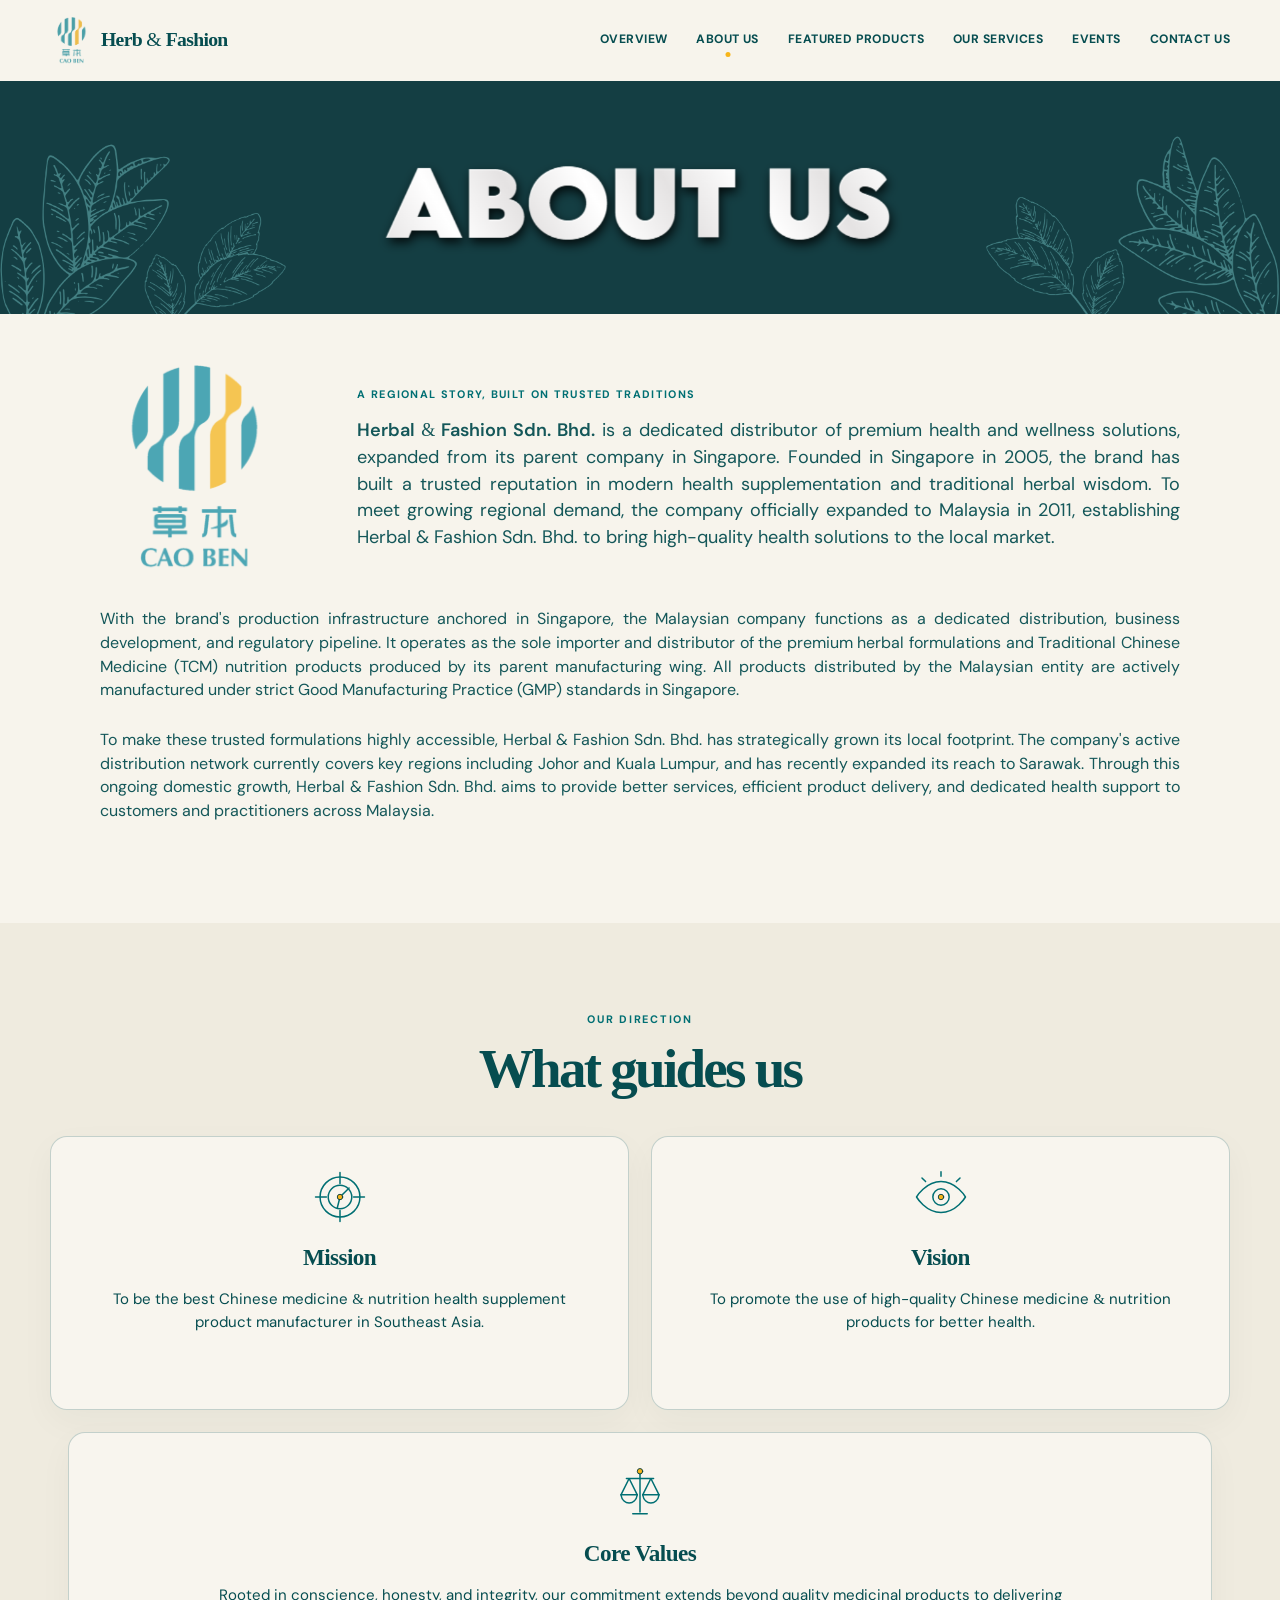
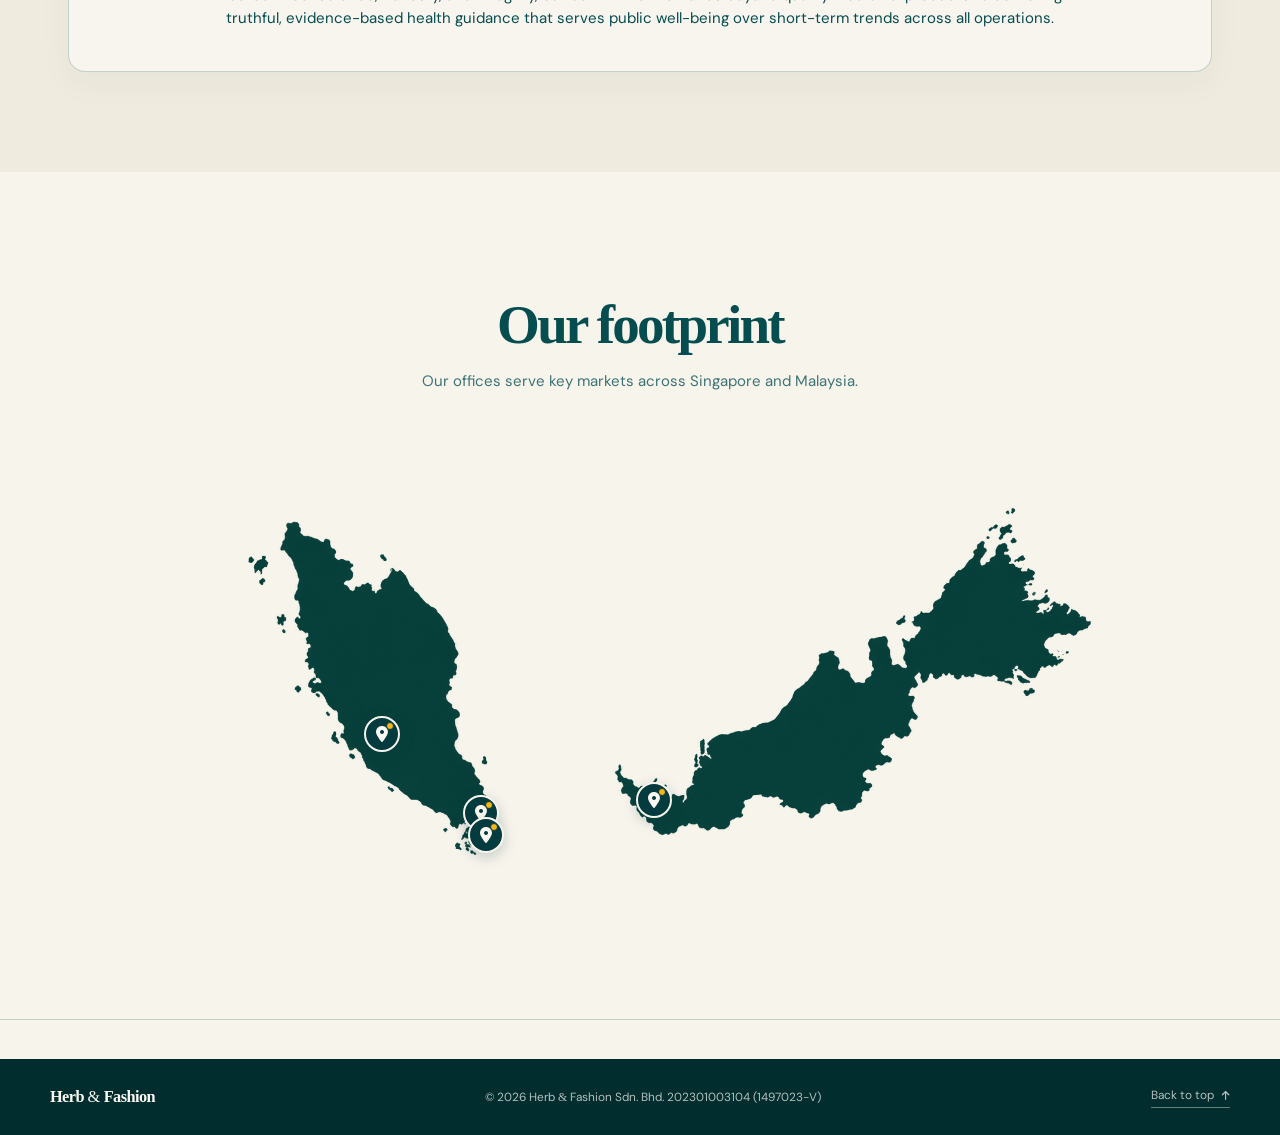
==== about.html @ 83d20f49 "Initial website upload" ====
<!doctype html>
<html lang="en">
<head>
  <meta charset="UTF-8">
  <meta name="viewport" content="width=device-width, initial-scale=1">
  <meta name="description" content="Discover the roots, purpose and regional presence of Herb & Fashion Sdn. Bhd.">
  <title>About Us | Herb &amp; Fashion</title>
  <link rel="preconnect" href="https://fonts.googleapis.com">
  <link rel="preconnect" href="https://fonts.gstatic.com" crossorigin>
  <link href="https://fonts.googleapis.com/css2?family=DM+Sans:wght@400;500;600;700&family=Playfair+Display:ital,wght@0,600;0,700;1,600&display=swap" rel="stylesheet">
  <link rel="stylesheet" href="https://cdnjs.cloudflare.com/ajax/libs/font-awesome/6.7.2/css/all.min.css">
  <link rel="stylesheet" href="css/style.css">
</head>
<body id="top">
  <header class="site-header">
    <div class="container nav-wrap">
      <a class="brand" href="index.html" aria-label="Herb &amp; Fashion overview">
        <img class="brand-logo" src="images/company%20logo.png" alt="Cao Ben company logo">
        <span class="brand-name">Herb <span class="plain-amp">&amp;</span> Fashion</span>
      </a>
      <button class="menu-button" type="button" aria-controls="site-menu" aria-expanded="false">
        <span></span><span></span><span></span><span class="sr-only">Open menu</span>
      </button>
      <nav class="site-menu" id="site-menu" aria-label="Main navigation">
        <a href="index.html">Overview</a>
        <a class="active" aria-current="page" href="about.html">About Us</a>
        <a href="products.html">Featured Products</a>
        <a href="services.html">Our Services</a>
        <a href="events.html">Events</a>
        <a href="index.html#contact">Contact Us</a>
      </nav>
    </div>
  </header>

  <main>
    <header class="about-banner" aria-labelledby="about-page-title">
      <h1 class="sr-only" id="about-page-title">About Us</h1>
      <img src="images/about us banner 1.png" alt="">
    </header>

    <section class="about-story" aria-label="Our company story">
      <div class="container story-container">
        <div class="story-lead">
          <figure class="story-logo-wrap">
            <img src="images/company%20logo.png" alt="Cao Ben, the Herb &amp; Fashion brand" class="story-logo">
          </figure>
          <div class="story-lead-copy">
            <p class="story-kicker">A regional story, built on trusted traditions</p>
            <p class="story-paragraph story-paragraph-lead"><span class="company-name-highlight">Herbal <span class="plain-amp">&amp;</span> Fashion Sdn. Bhd.</span> is a dedicated distributor of premium health and wellness solutions, expanded from its parent company in Singapore. Founded in Singapore in 2005, the brand has built a trusted reputation in modern health supplementation and traditional herbal wisdom. To meet growing regional demand, the company officially expanded to Malaysia in 2011, establishing Herbal &amp; Fashion Sdn. Bhd. to bring high-quality health solutions to the local market.</p>
          </div>
        </div>

        <p class="story-paragraph story-paragraph-wide">With the brand's production infrastructure anchored in Singapore, the Malaysian company functions as a dedicated distribution, business development, and regulatory pipeline. It operates as the sole importer and distributor of the premium herbal formulations and Traditional Chinese Medicine (TCM) nutrition products produced by its parent manufacturing wing. All products distributed by the Malaysian entity are actively manufactured under strict Good Manufacturing Practice (GMP) standards in Singapore.</p>

        <p class="story-paragraph story-paragraph-inset">To make these trusted formulations highly accessible, Herbal &amp; Fashion Sdn. Bhd. has strategically grown its local footprint. The company's active distribution network currently covers key regions including Johor and Kuala Lumpur, and has recently expanded its reach to Sarawak. Through this ongoing domestic growth, Herbal &amp; Fashion Sdn. Bhd. aims to provide better services, efficient product delivery, and dedicated health support to customers and practitioners across Malaysia.</p>
      </div>
    </section>

    <section class="about-purpose" aria-labelledby="purpose-title">
      <div class="container">
        <header class="about-section-heading">
          <p class="eyebrow">OUR DIRECTION</p>
          <h2 id="purpose-title">What guides us</h2>
        </header>
        <div class="purpose-grid">
          <article class="purpose-card">
            <svg class="purpose-icon icon-mission" viewBox="0 0 64 64" aria-hidden="true">
              <circle cx="32" cy="32" r="22"></circle><circle cx="32" cy="32" r="13"></circle>
              <path d="M32 5v12M32 47v12M5 32h12M47 32h12M32 32l10-10M32 32l-3 12"></path>
              <circle class="icon-accent" cx="32" cy="32" r="3"></circle>
            </svg>
            <h3>Mission</h3>
            <p>To be the best Chinese medicine <span class="plain-amp">&amp;</span> nutrition health supplement product manufacturer in Southeast Asia.</p>
          </article>

          <article class="purpose-card">
            <svg class="purpose-icon icon-vision" viewBox="0 0 64 64" aria-hidden="true">
              <path d="M5 32s10-17 27-17 27 17 27 17-10 17-27 17S5 32 5 32Z"></path>
              <circle cx="32" cy="32" r="9"></circle><circle class="icon-accent" cx="32" cy="32" r="3"></circle>
              <path d="M32 4v5M11 11l4 4M53 11l-4 4"></path>
            </svg>
            <h3>Vision</h3>
            <p>To promote the use of high-quality Chinese medicine <span class="plain-amp">&amp;</span> nutrition products for better health.</p>
          </article>

          <article class="purpose-card purpose-card-values">
            <svg class="purpose-icon icon-values" viewBox="0 0 64 64" aria-hidden="true">
              <path d="M32 8v45M17 16h30M20 16l-9 18h18L20 16ZM44 16l-9 18h18L44 16ZM24 55h16"></path>
              <path d="M11 34c1 6 5 9 9 9s8-3 9-9M35 34c1 6 5 9 9 9s8-3 9-9"></path>
              <circle class="icon-accent" cx="32" cy="8" r="3"></circle>
            </svg>
            <h3>Core Values</h3>
            <p>Rooted in conscience, honesty, and integrity, our commitment extends beyond quality medicinal products to delivering truthful, evidence-based health guidance that serves public well-being over short-term trends across all operations.</p>
          </article>
        </div>
      </div>
    </section>

    <section class="about-footprint" aria-labelledby="footprint-title">
      <div class="container">
        <header class="about-section-heading footprint-heading">
          <p class="eyebrow"><span aria-hidden="true"></span></p>
          <h2 id="footprint-title" tabindex="-1">Our footprint</h2>
          <p>Our offices serve key markets across Singapore and Malaysia.</p>
        </header>

        <div class="map-board" aria-label="Map of Malaysia and Singapore with four office locations">
          <img class="company-map" src="images/company%20map%20transparent.png" alt="Map outline of Peninsular Malaysia, Singapore and East Malaysia">

          <div class="map-location location-selangor" data-location data-map-lat="3.03598" data-map-lng="101.76282">
            <button class="location-marker" type="button" aria-label="Selangor office address" aria-expanded="false" aria-controls="address-selangor">
              <i class="fa-solid fa-location-dot" aria-hidden="true"></i><span class="sr-only">Selangor</span>
            </button>
            <div class="location-card" id="address-selangor" role="region" aria-label="Selangor office address">
              <button class="location-close" type="button" aria-label="Close address"><i class="fa-solid fa-xmark" aria-hidden="true"></i></button>
              <p class="location-country">MALAYSIA</p><h3>Selangor</h3>
              <p>169-1, Jalan Dataran Cheras 9, Dataran Perniagaan Cheras (Cheras Traders Square), 43200 Cheras, Selangor, Malaysia.</p>
            </div>
          </div>

          <div class="map-location location-johor" data-location data-map-lat="1.44104" data-map-lng="103.61631">
            <button class="location-marker" type="button" aria-label="Johor Bahru office address" aria-expanded="false" aria-controls="address-johor">
              <i class="fa-solid fa-location-dot" aria-hidden="true"></i><span class="sr-only">Johor Bahru</span>
            </button>
            <div class="location-card" id="address-johor" role="region" aria-label="Johor Bahru office address">
              <button class="location-close" type="button" aria-label="Close address"><i class="fa-solid fa-xmark" aria-hidden="true"></i></button>
              <p class="location-country">MALAYSIA · JOHOR</p><h3>Johor Bahru</h3>
              <p>Block A 04-40, Eko Galleria, Jalan Eko Botani 3, Taman Eko Botani, 79100, Iskandar Puteri, Johor, Malaysia.</p>
            </div>
          </div>

          <div class="map-location location-singapore" data-location data-map-lat="1.33597" data-map-lng="103.88462">
            <button class="location-marker" type="button" aria-label="Singapore office address" aria-expanded="false" aria-controls="address-singapore">
              <i class="fa-solid fa-location-dot" aria-hidden="true"></i><span class="sr-only">Singapore</span>
            </button>
            <div class="location-card" id="address-singapore" role="region" aria-label="Singapore office address">
              <button class="location-close" type="button" aria-label="Close address"><i class="fa-solid fa-xmark" aria-hidden="true"></i></button>
              <p class="location-country">SINGAPORE</p><h3>Singapore</h3>
              <p>62 Burn Rd, #05-01, Singapore 369976.</p>
            </div>
          </div>

          <div class="map-location location-kuching" data-location data-map-lat="1.51159" data-map-lng="110.35481">
            <button class="location-marker" type="button" aria-label="Kuching office address" aria-expanded="false" aria-controls="address-kuching">
              <i class="fa-solid fa-location-dot" aria-hidden="true"></i><span class="sr-only">Kuching</span>
            </button>
            <div class="location-card" id="address-kuching" role="region" aria-label="Kuching office address">
              <button class="location-close" type="button" aria-label="Close address"><i class="fa-solid fa-xmark" aria-hidden="true"></i></button>
              <p class="location-country">MALAYSIA · SARAWAK</p><h3>Kuching</h3>
              <p>Parent Lot 3257, Block 16, Sublot 25, 2nd Floor, Gala City, Jalan Tun Jugah, 93350 Kuching, Sarawak, Malaysia.</p>
            </div>
          </div>
        </div>
      </div>
    </section>
  </main>

  <div class="about-bottom">
    <div class="container about-bottom-inner">
      <a class="back-to-top" href="#top"><i class=aria-hidden="true"></i></a>
    </div>
  </div>
  <footer class="site-footer">
    <div class="container footer-content">
      <a class="footer-wordmark" href="index.html">Herb <span class="plain-amp">&amp;</span> Fashion</a>
      <p>© 2026 Herb <span class="plain-amp">&amp;</span> Fashion Sdn. Bhd. 202301003104 (1497023-V)</p>
      <a href="#top">Back to top <i class="fa-solid fa-arrow-up" aria-hidden="true"></i></a>
    </div>
  </footer>
  <script src="js/script.js"></script>
</body>
</html>
---- css/style.css ----
:root {
  --paper: #F7F4EC;
  --paper-warm: #EFEBDF;
  --paper-deep: #E4DECF;
  --teal-logo: #009B9F;
  --teal: #006F73;
  --teal-ink: #064D50;
  --teal-deep: #033B3E;
  --teal-mist: #D7E9E6;
  --ginkgo: #F7B519;
  --ginkgo-muted: #D59811;
  --line: rgb(6 77 80 / 22%);
  --line-strong: rgb(6 77 80 / 45%);
  --ink-on-dark: #FAF8F1;
  --shadow: 0 22px 60px rgb(3 59 62 / 10%);
  --font-display: "Playfair Display", "Iowan Old Style", Baskerville, serif;
  --font-sans: "DM Sans", Inter, "Helvetica Neue", Arial, sans-serif;
}

* { box-sizing: border-box; }
html { scroll-behavior: smooth; }
body { margin: 0; background: var(--paper); color: var(--teal-ink); font-family: var(--font-sans); line-height: 1.6; }
img { display: block; max-width: 100%; } a { color: inherit; text-decoration: none; }
.container { width: min(1180px, calc(100% - 56px)); margin-inline: auto; }
.sr-only { clip: rect(0, 0, 0, 0); clip-path: inset(50%); height: 1px; overflow: hidden; position: absolute; white-space: nowrap; width: 1px; }

/* Navigation */
.site-header { position: sticky; top: 0; z-index: 50; background: color-mix(in srgb, var(--paper) 93%, transparent); border-bottom: 1px solid transparent; backdrop-filter: blur(12px); transition: border-color .25s ease; }
.site-header.is-scrolled { border-color: var(--line); }.nav-wrap { min-height: 80px; display: flex; align-items: center; justify-content: space-between; gap: 32px; }
.brand { display: inline-flex; align-items: center; gap: 10px; min-width: max-content; }.brand-logo { width: 41px; height: 47px; object-fit: contain; mix-blend-mode: multiply; }.brand-name,.footer-wordmark { font-family: var(--font-display); font-size: 1.23rem; font-weight: 700; letter-spacing: -.035em; }
.plain-amp { color: inherit; font-family: "Times New Roman", Times, serif; font-style: normal; font-weight: 400; letter-spacing: 0; }
.site-menu { display: flex; align-items: center; gap: 29px; font-size: .76rem; font-weight: 700; letter-spacing: .035em; text-transform: uppercase; }.site-menu a { position: relative; padding: 9px 0; }.site-menu a::after { content: ""; position: absolute; bottom: 2px; left: 50%; width: 5px; height: 5px; background: var(--ginkgo); border-radius: 50%; opacity: 0; transform: translate(-50%, 5px); transition: opacity .2s ease, transform .2s ease; }.site-menu a:hover::after,.site-menu a:focus-visible::after,.site-menu a.active::after { opacity: 1; transform: translate(-50%, 0); }.menu-button { display: none; border: 0; background: transparent; cursor: pointer; padding: 8px; }.menu-button span:not(.sr-only) { display: block; width: 24px; height: 1px; margin: 5px; background: var(--teal-ink); }

/* Shared editorial language */
.section { padding: 118px 0; scroll-margin-top: 80px; }.eyebrow { margin: 0 0 15px; color: var(--teal); font-size: .68rem; font-weight: 700; letter-spacing: .16em; }.section h2,.placeholder-card h1 { margin: 0; font-family: var(--font-display); font-size: clamp(2.45rem, 4.4vw, 4.35rem); font-weight: 600; letter-spacing: -.055em; line-height: 1.05; }.button { display: inline-flex; align-items: center; gap: 13px; min-height: 51px; padding: 14px 20px; border: 1px solid currentColor; border-radius: 0; font-size: .78rem; font-weight: 700; letter-spacing: .04em; text-transform: uppercase; transition: background .25s ease, color .25s ease, transform .25s ease; }.button:hover { transform: translateY(-2px); }.button:focus-visible,.social-links a:focus-visible,.site-menu a:focus-visible,.category-card:focus-visible { outline: 3px solid var(--ginkgo); outline-offset: 4px; }.button-primary { color: var(--ink-on-dark); background: var(--teal-deep); border-color: var(--teal-deep); }.button-primary:hover { color: var(--teal-deep); background: var(--ink-on-dark); }.text-link { display: inline-flex; align-items: center; gap: 10px; color: var(--teal); border-bottom: 1px solid var(--line-strong); padding-bottom: 5px; font-size: .79rem; font-weight: 700; letter-spacing: .03em; text-transform: uppercase; }.text-link i { font-size: .73rem; }

/* Full-width photo hero: left is light for copy, right becomes deeper over the photography. */
.hero { position: relative; min-height: min(730px, calc(100svh - 80px)); display: grid; align-items: stretch; overflow: hidden; isolation: isolate; }.hero-media { position: absolute; inset: 0; z-index: -2; background: var(--paper-deep); }.hero-media img,.hero-media video { display: block; width: 100%; height: 100%; object-fit: cover; object-position: center; }.hero-media::after { content: ""; position: absolute; inset: 0; background: linear-gradient(90deg, rgb(247 244 236 / .98) 0%, rgb(247 244 236 / .91) 29%, rgb(247 244 236 / .57) 56%, rgb(3 59 62 / .45) 100%); }.hero-content { display: flex; align-items: center; padding: 94px 0 108px; }.hero-copy { width: min(590px, 58%); }.hero h1 { margin: 0 0 25px; font-family: var(--font-display); font-size: clamp(3.4rem, 7vw, 6.55rem); font-weight: 600; letter-spacing: -.07em; line-height: .96; }.hero h1 em { color: var(--teal); font-style: normal; }.hero-intro { max-width: 480px; margin: 0 0 34px; font-size: 1rem; }.hero-note { display: flex; align-items: center; gap: 9px; margin: 31px 0 0; font-size: .7rem; font-weight: 700; letter-spacing: .08em; text-transform: uppercase; }.hero-note span { width: 6px; height: 6px; background: var(--ginkgo); border-radius: 50%; }

/* Optional transparent medicinal-herb cutouts. Each is deliberately slow and different in scale. */
.hero-specimens { position: absolute; inset: 0; z-index: 1; pointer-events: none; overflow: hidden; }.herb-object { position: absolute; display: block; opacity: 0; transition: opacity .9s ease; filter: drop-shadow(0 15px 15px rgb(3 59 62 / 16%)); animation: specimen-drift 12s ease-in-out infinite; }.herb-object.is-loaded { opacity: .98; }.herb-object img { width: 100%; height: 100%; object-fit: contain; }.herb-ginseng { top: 8%; right: 7%; width: clamp(98px, 12vw, 190px); height: clamp(98px, 12vw, 190px); --rotation: -11deg; animation-delay: -1.7s; }.herb-astragalus { top: 36%; right: 1.8%; width: clamp(82px, 9.5vw, 146px); height: clamp(82px, 9.5vw, 146px); --rotation: 17deg; animation-delay: -7.2s; }.herb-angelica { right: 27%; bottom: 9%; width: clamp(90px, 10vw, 160px); height: clamp(90px, 10vw, 160px); --rotation: -20deg; animation-delay: -3.5s; }.herb-goji { top: 5%; right: 35%; width: clamp(58px, 7vw, 104px); height: clamp(58px, 7vw, 104px); --rotation: 9deg; animation-delay: -9s; }.herb-reishi { bottom: 7%; left: 4%; width: clamp(90px, 11vw, 170px); height: clamp(90px, 11vw, 170px); --rotation: 15deg; animation-delay: -5.1s; }
@keyframes specimen-drift { 0%,100% { transform: translate3d(0,0,0) rotate(var(--rotation)); } 50% { transform: translate3d(9px,-13px,0) rotate(calc(var(--rotation) + 3deg)); } }

/* Product category entry grid */
.products-preview { background: var(--paper); }.split-heading { display: flex; align-items: end; justify-content: space-between; gap: 50px; margin-bottom: 48px; }.split-heading > p { max-width: 310px; margin: 0 0 4px; color: color-mix(in srgb, var(--teal-ink) 76%, var(--paper)); font-size: .92rem; }.category-grid { display: grid; grid-template-columns: repeat(2, minmax(0, 1fr)); gap: 16px; }.category-card { position: relative; min-height: 330px; overflow: hidden; border-radius: 13px; background: var(--paper-deep); isolation: isolate; }.category-card > img { position: absolute; inset: 0; width: 100%; height: 100%; object-fit: cover; transition: transform .7s cubic-bezier(.2,.65,.25,1); }.category-card::after { content: ""; position: absolute; inset: 0; z-index: 1; background: linear-gradient(0deg, rgb(3 59 62 / .83), rgb(3 59 62 / .02) 65%); opacity: 0; transition: opacity .32s ease; }.card-line { position: absolute; z-index: 2; inset: auto 24px 25px; height: 1px; background: var(--ink-on-dark); opacity: 0; transform: scaleX(.2); transform-origin: left; transition: opacity .3s ease, transform .35s ease; }.category-content { position: absolute; z-index: 3; inset: auto 24px 47px; display: grid; grid-template-columns: 40px 1fr auto; gap: 13px; align-items: end; color: var(--ink-on-dark); opacity: 0; transform: translateY(15px); transition: opacity .3s ease, transform .35s ease; }.category-index { font-size: .67rem; font-weight: 700; letter-spacing: .08em; }.category-title { font-family: var(--font-display); font-size: clamp(1.55rem, 3vw, 2.25rem); font-weight: 600; line-height: .94; }.category-title small { display: block; font: 600 .73rem var(--font-sans); letter-spacing: .08em; line-height: 1.5; text-transform: uppercase; }.category-content > i { padding-bottom: 3px; font-size: .9rem; }.category-card:hover > img,.category-card:focus-visible > img { transform: scale(1.055); }.category-card:hover::after,.category-card:focus-visible::after,.category-card:hover .card-line,.category-card:focus-visible .card-line,.category-card:hover .category-content,.category-card:focus-visible .category-content { opacity: 1; }.category-card:hover .card-line,.category-card:focus-visible .card-line { transform: scaleX(1); }.category-card:hover .category-content,.category-card:focus-visible .category-content { transform: translateY(0); }.section-footer { display: flex; align-items: center; justify-content: space-between; gap: 25px; margin-top: 22px; }.section-footer p { margin: 0; color: color-mix(in srgb, var(--teal-ink) 70%, var(--paper)); font-size: .75rem; }.section-footer p i { color: var(--ginkgo-muted); margin-right: 7px; }

/* Services — practical and specific, not a generic icon-grid. */
.services-preview { background: var(--paper-warm); }.services-layout { display: grid; grid-template-columns: minmax(0,.82fr) minmax(0,1.18fr); gap: clamp(50px, 10vw, 140px); align-items: start; }.services-learn-more { margin-top: 29px; }.service-list { border-top: 1px solid var(--line-strong); }.service-item { display: grid; grid-template-columns: 72px 1fr; gap: 20px; align-items: center; min-height: 106px; padding: 20px 0; border-bottom: 1px solid var(--line); outline: none; }.service-mark { width: 58px; height: 58px; display: grid; place-items: center; border: 0; color: var(--teal); background: transparent; }.service-sticker { width: 54px; height: 54px; overflow: visible; fill: none; stroke: currentColor; stroke-width: 1.8; stroke-linecap: round; stroke-linejoin: round; }.service-item h3 { margin: 0; font: 600 1.28rem/1.2 var(--font-display); letter-spacing: -.025em; transform-origin: left center; transition: transform .3s ease; }.service-item:hover h3,.service-item:focus-visible h3 { transform: scale(1.025); }

/* Service stickers animate only while their title or icon is hovered/focused. */
.flask-outline { fill: var(--paper); }.flask-liquid { fill: var(--teal-mist); stroke: none; }.flask-wave { fill: none; stroke: var(--teal); stroke-width: 1.5; transform-box: fill-box; transform-origin: center; }
.certificate-paper { fill: var(--paper); }.certificate-line { stroke: var(--line-strong); stroke-width: 1.3; }.certificate-seal { fill: rgb(213 152 17 / 18%); stroke: var(--ginkgo-muted); }.certificate-pen { fill: var(--paper-deep); stroke: var(--teal-deep); transform-box: fill-box; transform-origin: 50% 85%; }.pen-tip { fill: var(--ginkgo); }.writing-trace { stroke: var(--teal); stroke-width: 1.2; stroke-dasharray: 14; stroke-dashoffset: 14; }
.route-path { fill: none; stroke: var(--line-strong); stroke-dasharray: 2 3; }.route-pin { fill: var(--paper); stroke: var(--teal); transform-box: fill-box; transform-origin: center; }.route-pin circle { fill: var(--ginkgo); stroke: none; }.handshake-arm { fill: var(--paper); }.handshake-clasp { fill: var(--teal-mist); transform-box: fill-box; transform-origin: center; }.handshake-detail { stroke: var(--teal); stroke-width: 1.4; }
.service-item:hover .flask-sticker,.service-item:focus-visible .flask-sticker { animation: flask-rock 2.4s ease-in-out infinite; }.service-item:hover .flask-wave,.service-item:focus-visible .flask-wave { animation: liquid-sway 1.35s ease-in-out infinite alternate; }
.service-item:hover .certificate-pen,.service-item:focus-visible .certificate-pen { animation: pen-write 3.2s ease-in-out infinite; }.service-item:hover .writing-trace,.service-item:focus-visible .writing-trace { animation: ink-write 3.2s ease-in-out infinite; }
.service-item:hover .route-pin-start,.service-item:focus-visible .route-pin-start { animation: pin-drift 1.8s ease-in-out infinite alternate; }.service-item:hover .route-pin-end,.service-item:focus-visible .route-pin-end { animation: pin-drift 1.8s ease-in-out .3s infinite alternate-reverse; }
.handshake-arm { transform-box: fill-box; transform-origin: center; }.handshake-clasp { transform-box: fill-box; transform-origin: center; }
.service-item:hover .handshake-arm-left,.service-item:focus-visible .handshake-arm-left { animation: handshake-left 1.55s ease-in-out infinite; }.service-item:hover .handshake-arm-right,.service-item:focus-visible .handshake-arm-right { animation: handshake-right 1.55s ease-in-out infinite; }.service-item:hover .handshake-clasp,.service-item:focus-visible .handshake-clasp { animation: handshake-grip 1.55s ease-in-out infinite; }
@keyframes flask-rock { 0%,100% { transform: rotate(-2deg); } 50% { transform: rotate(2deg); } } @keyframes liquid-sway { from { transform: translateX(-2px) translateY(0); } to { transform: translateX(2px) translateY(-1px); } } @keyframes pen-write { 0%,100% { transform: translate(0,0) rotate(0); } 45% { transform: translate(-3px,-1.5px) rotate(-1.5deg); } 60% { transform: translate(-3px,-1.5px) rotate(-1.5deg); } } @keyframes ink-write { 0%,20% { stroke-dashoffset: 14; } 65%,100% { stroke-dashoffset: 0; } } @keyframes pin-drift { from { transform: translateY(-2.5px); } to { transform: translateY(2.5px); } } @keyframes handshake-left { 0%,100% { transform: translateX(-1px) rotate(-.5deg); } 50% { transform: translateX(2px) rotate(1deg); } } @keyframes handshake-right { 0%,100% { transform: translateX(1px) rotate(.5deg); } 50% { transform: translateX(-2px) rotate(-1deg); } } @keyframes handshake-grip { 0%,100% { transform: translateY(1px) scale(.96); } 50% { transform: translateY(-1px) scale(1.045); } }

/* Contact and footer */
.contact-preview { background: var(--teal-deep); color: var(--ink-on-dark); }.contact-preview .eyebrow { color: var(--ginkgo); }.contact-preview h2 { max-width: 650px; }.contact-preview p:not(.eyebrow) { max-width: 530px; margin: 23px 0 0; color: rgb(250 248 241 / .78); }.contact-layout { display: flex; align-items: end; justify-content: space-between; gap: 50px; }.contact-side { min-width: 230px; }.social-label { margin: 0 0 12px !important; font-size: .66rem; font-weight: 700; letter-spacing: .15em; }.social-links { display: flex; gap: 9px; }.social-links a { display: grid; place-items: center; width: 42px; height: 42px; border: 1px solid rgb(250 248 241 / .55); color: var(--ink-on-dark); font-size: .9rem; transition: background .2s ease, color .2s ease; }.social-links a:hover { background: var(--ink-on-dark); color: var(--teal-deep); }.social-links .xiaohongshu { width: 62px; font-size: .67rem; font-weight: 700; }.site-footer { padding: 25px 0; color: rgb(250 248 241 / .72); background: #022d2f; font-size: .74rem; }.footer-content { display: flex; align-items: center; justify-content: space-between; gap: 25px; }.footer-content p { margin: 0; }.footer-wordmark { color: var(--ink-on-dark); font-size: 1.02rem; }.footer-content > a:last-child { border-bottom: 1px solid rgb(250 248 241 / .4); padding-bottom: 2px; }.footer-content > a:last-child i { margin-left: 5px; font-size: .65rem; }

/* Temporary separate-page shells for the two future standalone pages. */
.page-placeholder { min-height: calc(100svh - 145px); display: grid; place-items: center; padding: 90px 0; }.placeholder-card { width: min(660px,100%); padding: clamp(38px,8vw,82px); border-top: 1px solid var(--line-strong); border-bottom: 1px solid var(--line-strong); text-align: center; }.placeholder-card h1 { font-size: clamp(2.65rem,5.2vw,4.6rem); }.placeholder-card p:not(.eyebrow) { max-width: 470px; margin: 22px auto 30px; color: color-mix(in srgb, var(--teal-ink) 74%, var(--paper)); }

@media (max-width: 840px) { .container { width: min(100% - 38px, 1180px); }.nav-wrap { min-height: 70px; }.menu-button { display: block; }.site-menu { position: absolute; top: 70px; left: 0; right: 0; display: none; align-items: stretch; flex-direction: column; gap: 0; padding: 12px 19px 18px; background: var(--paper); border-bottom: 1px solid var(--line); }.site-menu.is-open { display: flex; }.site-menu a { width: 100%; padding: 12px 0; }.site-menu a::after { top: 50%; bottom: auto; left: auto; right: 5px; transform: translateY(-50%); }.site-menu a:hover::after,.site-menu a:focus-visible::after,.site-menu a.active::after { transform: translateY(-50%); }.hero { min-height: 650px; }.hero-copy { width: min(620px, 80%); }.hero-media::after { background: linear-gradient(90deg, rgb(247 244 236 / .98) 0%, rgb(247 244 236 / .9) 49%, rgb(3 59 62 / .32) 100%); }.herb-astragalus { right: -3%; }.herb-angelica { right: 8%; }.services-layout { grid-template-columns: 1fr; gap: 55px; }.contact-layout { align-items: flex-start; flex-direction: column; }.section { padding: 88px 0; } }
@media (max-width: 580px) { .container { width: min(100% - 32px, 1180px); }.brand-logo { width: 34px; height: 40px; }.brand-name { font-size: 1.08rem; }.hero { min-height: 610px; }.hero-content { align-items: end; padding: 70px 0 75px; }.hero-copy { width: 100%; }.hero h1 { font-size: clamp(3.15rem,15vw,4.65rem); }.hero-intro { max-width: 92%; font-size: .93rem; }.hero-media::after { background: linear-gradient(90deg, rgb(247 244 236 / .98), rgb(247 244 236 / .77) 62%, rgb(3 59 62 / .4)); }.herb-object { display: none; }.split-heading,.section-footer,.footer-content { align-items: flex-start; flex-direction: column; }.split-heading { gap: 20px; margin-bottom: 30px; }.category-grid { grid-template-columns: 1fr; }.category-card { min-height: 270px; }.category-card::after,.category-card .card-line,.category-card .category-content { opacity: 1; }.category-card .card-line { transform: scaleX(1); }.category-card .category-content { transform: translateY(0); }.section-footer { gap: 16px; }.service-item { grid-template-columns: 62px 1fr; gap: 13px; }.contact-side { min-width: 0; }.site-footer { padding: 28px 0; } }
@media (prefers-reduced-motion: reduce) { *,*::before,*::after { scroll-behavior: auto !important; transition-duration: .01ms !important; animation-duration: .01ms !important; animation-iteration-count: 1 !important; } }

/* Keep every displayed ampersand in a plain, regular sans-serif face, including small category labels. */
.plain-amp,
.category-title small .plain-amp { color: inherit; font-family: "Times New Roman", Times, serif; font-style: normal; font-weight: 400; letter-spacing: 0; }

/* Overview contact panel */
.contact-preview .contact-layout { display: grid; grid-template-columns: minmax(0, .95fr) minmax(0, 1.45fr) minmax(155px, .72fr); align-items: start; gap: clamp(28px, 4.5vw, 66px); }
.contact-company-logo { display: block; width: clamp(112px, 11vw, 145px); height: auto; margin: 0 0 21px; object-fit: contain; }
.contact-preview p.contact-slogan { max-width: 350px; margin: 0 0 24px; color: var(--ink-on-dark); font-family: var(--font-display); font-size: clamp(1.05rem, 1.45vw, 1.28rem); line-height: 1.42; }
.contact-details { display: grid; gap: 13px; }
.contact-preview p.contact-detail { display: grid; grid-template-columns: 19px minmax(0, 1fr); align-items: start; gap: 10px; max-width: none; margin: 0; color: rgb(250 248 241 / .82); font-size: .84rem; line-height: 1.55; overflow-wrap: anywhere; }
.contact-detail i { margin-top: 4px; color: var(--ginkgo); font-size: .8rem; }
.contact-detail a { color: inherit; text-decoration-color: transparent; text-underline-offset: 3px; transition: text-decoration-color .2s ease; }
.contact-detail a:hover,.contact-detail a:focus-visible { text-decoration-color: currentColor; }
.contact-column-title { margin: 4px 0 19px; color: var(--ginkgo); font-size: .69rem; font-weight: 700; letter-spacing: .15em; text-transform: uppercase; }
.office-list { display: grid; gap: 17px; }
.office-entry h4 { display: flex; align-items: center; gap: 8px; margin: 0 0 5px; color: var(--ink-on-dark); font-family: var(--font-sans); font-size: .76rem; font-weight: 700; letter-spacing: .07em; text-transform: uppercase; }
.office-entry h4 i { color: var(--ginkgo); font-size: .78rem; }
.office-entry address { color: rgb(250 248 241 / .78); font-size: .79rem; font-style: normal; line-height: 1.55; }
.social-buttons { display: grid; gap: 10px; }
.social-button { display: flex; min-height: 43px; align-items: center; gap: 11px; padding: 10px 12px; border: 1px solid rgb(250 248 241 / .42); background: transparent; color: var(--ink-on-dark); font-family: var(--font-sans); font-size: .77rem; font-weight: 600; line-height: 1.25; text-decoration: none; transition: background .2s ease, color .2s ease, border-color .2s ease; }
a.social-button:hover,a.social-button:focus-visible { border-color: var(--ink-on-dark); background: var(--ink-on-dark); color: var(--teal-deep); }
.social-button:focus-visible { outline: 3px solid var(--ginkgo); outline-offset: 4px; }
.social-button > i,.social-glyph { display: grid; width: 19px; flex: 0 0 19px; place-items: center; font-size: .91rem; }
.social-glyph { font-size: .62rem; font-weight: 700; letter-spacing: -.08em; }
.social-button.is-unavailable { border-color: rgb(250 248 241 / .2); color: rgb(250 248 241 / .6); cursor: not-allowed; }
.coming-soon { margin-left: auto; color: rgb(250 248 241 / .55); font-size: .57rem; font-weight: 500; white-space: nowrap; }

@media (max-width: 840px) {
  .contact-preview .contact-layout { grid-template-columns: minmax(0, .9fr) minmax(0, 1.25fr); gap: 38px 42px; }
  .contact-social { grid-column: 1 / -1; }
  .contact-social .social-buttons { grid-template-columns: repeat(3, minmax(0, 1fr)); }
}
@media (max-width: 580px) {
  .contact-preview .contact-layout { grid-template-columns: minmax(0, 1fr); gap: 38px; }
  .contact-social { grid-column: auto; }
  .contact-social .social-buttons { grid-template-columns: 1fr; }
  .contact-company-logo { width: 116px; margin-bottom: 17px; }
  .office-list { gap: 19px; }
}
.social-icons { display: flex; flex-wrap: wrap; align-items: center; gap: 11px; }
.social-icon-link { display: grid; width: 46px; height: 46px; flex: 0 0 46px; place-items: center; overflow: hidden; padding: 0; border: 1px solid rgb(250 248 241 / .42); border-radius: 7px; background: transparent; color: var(--ink-on-dark); cursor: pointer; font-size: 1.28rem; text-decoration: none; transition: background .2s ease, color .2s ease, border-color .2s ease; }
a.social-icon-link:hover,a.social-icon-link:focus-visible { border-color: var(--ink-on-dark); background: var(--ink-on-dark); color: var(--teal-deep); }
.social-icon-link img { display: block; width: 100%; height: 100%; object-fit: cover; }
.social-icon-link.is-unavailable { opacity: .55; cursor: not-allowed; }
.social-icon-link:focus-visible { outline: 3px solid var(--ginkgo); outline-offset: 4px; }
.contact-redirect { display: flex; min-height: 100vh; flex-direction: column; }
.contact-redirect-message { display: grid; flex: 1; place-items: center; padding: 30px; color: var(--teal-ink); font-family: var(--font-sans); }
.contact-redirect-message a { color: var(--teal); }

/* About page — editorial company story, purpose cards, and map-anchored office details. */
.about-banner { height: clamp(130px, 18.23vw, 350px); overflow: hidden; background: var(--teal-deep); }
.about-banner img { width: 100%; height: 100%; object-fit: cover; object-position: center; }
.about-story { padding: 50px 0 100px; }
.story-container { max-width: 1080px; }
.story-lead { display: grid; grid-template-columns: minmax(150px, .36fr) minmax(0, 1.64fr); align-items: center; gap: clamp(34px, 6vw, 82px); }
.story-logo-wrap { margin: 0; display: flex; flex-direction: column; align-items: center; gap: 15px; }
.story-logo { width: clamp(112px, 13vw, 158px); height: auto; object-fit: contain; }
.story-kicker { margin: 0 0 14px; color: var(--teal); font-size: .68rem; font-weight: 700; letter-spacing: .12em; text-transform: uppercase; }
.story-paragraph { margin: 0; color: color-mix(in srgb, var(--teal-ink) 94%, var(--paper)); font-size: 1rem; line-height: 1.48; text-align: justify; text-justify: inter-word; }
.story-paragraph-lead { font-size: clamp(1.03rem, 1.5vw, 1.13rem); }
.story-paragraph-wide { margin: 35px 0 0; padding-top: 0; }
.story-paragraph-inset { width: 100%; margin: 26px 0 0; padding-left: 0; }
.company-name-highlight { position: relative; z-index: 0; font-weight: 600; }
.company-name-highlight::after { content: ""; position: absolute; z-index: -1; right: -.035em; bottom: .08em; left: -.035em; height: .48em; border-radius: 2px; background: rgb(247 181 25 / 66%); transform: scaleX(0); transform-origin: left center; transition: transform .72s cubic-bezier(.2,.75,.25,1); }
.story-paragraph-lead:hover .company-name-highlight::after { transform: scaleX(1); }
.about-purpose { padding: 88px 0 100px; background: var(--paper-warm); }
.about-section-heading { margin: 0 auto 38px; text-align: center; }
.about-section-heading .eyebrow { margin-bottom: 11px; }
.about-section-heading h2 { margin: 0; font-family: var(--font-display); font-size: clamp(2.35rem, 4.3vw, 3.6rem); font-weight: 600; letter-spacing: -.05em; line-height: 1.08; }
.purpose-grid { display: grid; grid-template-columns: repeat(2, minmax(0, 1fr)); gap: 22px; }
.purpose-card { min-height: 274px; display: flex; flex-direction: column; align-items: center; padding: 31px clamp(22px, 3.4vw, 48px) 34px; border: 1px solid var(--line); border-radius: 17px; background: color-mix(in srgb, var(--paper) 92%, white); box-shadow: 0 12px 34px rgb(3 59 62 / 4%); text-align: center; transition: box-shadow .3s ease, border-color .3s ease; }
.purpose-card:hover,.purpose-card:focus-within { border-color: var(--line-strong); box-shadow: var(--shadow); }
.purpose-icon { width: 58px; height: 58px; overflow: visible; fill: none; stroke: var(--teal); stroke-width: 1.65; stroke-linecap: round; stroke-linejoin: round; }
.purpose-icon .icon-accent { fill: var(--ginkgo); stroke: var(--teal-deep); stroke-width: 1; }
.purpose-card h3 { margin: 13px 0 11px; color: var(--teal-ink); font-family: var(--font-display); font-size: 1.45rem; font-weight: 600; letter-spacing: -.025em; }
.purpose-card p { max-width: 470px; margin: 0; font-size: .94rem; line-height: 1.55; }
.purpose-card-values { grid-column: 1 / -1; min-height: 240px; width: calc(100% - 36px); justify-self: center; }
.purpose-card-values p { max-width: 860px; text-align: center; }
.purpose-card:hover .icon-mission,.purpose-card:focus-within .icon-mission { animation: mission-float 2.8s ease-in-out infinite; }
.purpose-card:hover .icon-vision,.purpose-card:focus-within .icon-vision { animation: vision-float 3s ease-in-out infinite; }
.purpose-card:hover .icon-values,.purpose-card:focus-within .icon-values { animation: values-float 2.9s ease-in-out infinite; }
@keyframes mission-float { 0%,100% { transform: translateY(0) rotate(0); } 50% { transform: translateY(-4px) rotate(3deg); } }
@keyframes vision-float { 0%,100% { transform: translateY(0) scale(1); } 50% { transform: translateY(-4px) scale(1.035); } }
@keyframes values-float { 0%,100% { transform: translateY(0) rotate(0); } 50% { transform: translateY(-4px) rotate(-2deg); } }
.about-footprint { padding: 94px 0 76px; }
.footprint-heading { max-width: 700px; margin-bottom: 18px; }
.footprint-heading > p:last-child { max-width: 540px; margin: 15px auto 0; color: color-mix(in srgb, var(--teal-ink) 77%, var(--paper)); font-size: .94rem; }
.footprint-heading .eyebrow span { color: var(--ginkgo-muted); padding-inline: 5px; }
.map-board { position: relative; width: min(100%, 1060px); margin: 20px auto 0; aspect-ratio: 1774 / 887; }
.company-map { display: block; width: 100%; height: 100%; object-fit: contain; }
.map-location { position: absolute; z-index: 2; width: 0; height: 0; }
/* Address coordinates are mapped to the land silhouettes in the supplied non-georeferenced artwork. */
.location-selangor { left: 25.7%; top: 60.5%; }
.location-johor { left: 35%; top: 75.5%; }
.location-singapore { left: 35.5%; top: 79.5%; }
.location-kuching { left: 51.3%; top: 73%; }
.location-marker { position: absolute; left: 0; top: 0; display: grid; width: 36px; height: 36px; place-items: center; padding: 0; border: 2px solid var(--paper); border-radius: 50%; color: var(--ink-on-dark); background: var(--teal-deep); box-shadow: 0 4px 14px rgb(3 59 62 / 22%); cursor: pointer; transform: translate(-50%, -50%); transition: background .2s ease, box-shadow .2s ease; }
.location-marker i { font-size: 1rem; }
.location-marker::after { content: ""; position: absolute; top: 4px; right: 4px; width: 6px; height: 6px; border: 1px solid var(--teal-deep); border-radius: 50%; background: var(--ginkgo); }
.location-marker:hover,.map-location.is-open .location-marker { background: var(--teal); box-shadow: 0 0 0 5px rgb(0 111 115 / 12%), 0 5px 16px rgb(3 59 62 / 20%); }
.location-marker:focus-visible { outline: 3px solid var(--ginkgo); outline-offset: 4px; }
.location-card { position: absolute; z-index: 20; left: 50%; bottom: 25px; width: min(330px, calc(100vw - 36px)); padding: 23px 24px 21px; border: 1px solid var(--line); border-top: 3px solid var(--teal); color: var(--teal-ink); background: var(--paper); box-shadow: var(--shadow); opacity: 0; visibility: hidden; transform: translate(-50%, 9px); transition: opacity .28s ease, transform .36s cubic-bezier(.2,.75,.25,1), visibility .28s; }
.map-location:hover .location-card,.map-location.is-open .location-card { opacity: 1; visibility: visible; transform: translate(-50%, 0); }
.location-card::after { content: ""; position: absolute; left: 50%; bottom: -8px; width: 13px; height: 13px; border-right: 1px solid var(--line); border-bottom: 1px solid var(--line); background: var(--paper); transform: translateX(-50%) rotate(45deg); }
.location-country { margin: 0 26px 7px 0; color: var(--teal); font-size: .62rem; font-weight: 700; letter-spacing: .12em; }
.location-card h3 { margin: 0 0 9px; font-family: var(--font-display); font-size: 1.42rem; line-height: 1.15; }
.location-card > p:last-child { margin: 0; color: color-mix(in srgb, var(--teal-ink) 84%, var(--paper)); font-size: .83rem; line-height: 1.5; }
.location-close { position: absolute; top: 12px; right: 12px; display: grid; width: 27px; height: 27px; place-items: center; border: 0; color: var(--teal); background: transparent; cursor: pointer; }
.location-close:focus-visible { outline: 2px solid var(--ginkgo); outline-offset: 2px; }
.about-bottom { padding: 17px 0 22px; border-top: 1px solid var(--line); }
.about-bottom-inner { display: flex; justify-content: flex-end; }
.back-to-top { display: inline-flex; align-items: center; gap: 10px; color: var(--teal); font-size: .75rem; font-weight: 700; letter-spacing: .07em; text-transform: uppercase; }
.back-to-top i { transition: transform .2s ease; }
.back-to-top:hover i { transform: translateY(-3px); }

@media (max-width: 840px) {
  .about-story { padding: 42px 0 78px; }
  .story-lead { grid-template-columns: minmax(125px, .4fr) minmax(0, 1.6fr); gap: 34px; }
  .story-logo { width: clamp(105px, 16vw, 138px); }
  .about-purpose { padding: 76px 0 82px; }
  .purpose-grid { gap: 16px; }
  .purpose-card { min-height: 290px; }
  .purpose-card-values { min-height: 235px; }
  .about-footprint { padding: 76px 0 62px; }
}
@media (max-width: 580px) {
  .about-banner { height: 132px; }
  .about-banner img { object-position: center; }
  .about-story { padding: 34px 0 66px; }
  .story-lead { display: block; }
  .story-logo-wrap { flex-direction: row; justify-content: flex-start; gap: 16px; margin: 0 0 20px; }
  .story-logo { width: 74px; height: 94px; object-fit: contain; }
  .story-kicker { margin-bottom: 9px; }
  .story-paragraph { font-size: .94rem; line-height: 1.48; }
  .story-paragraph-lead { font-size: .96rem; }
  .story-paragraph-wide { margin-top: 24px; padding-top: 0; }
  .story-paragraph-inset { width: 100%; margin: 21px 0 0; padding-left: 0; }
  .about-purpose { padding: 65px 0 68px; }
  .about-section-heading { margin-bottom: 28px; }
  .purpose-grid { grid-template-columns: 1fr; gap: 14px; }
  .purpose-card,.purpose-card-values { grid-column: auto; width: 100%; min-height: 0; padding: 26px 22px 29px; }
  .purpose-card p { max-width: 430px; }
  .about-footprint { padding: 66px 0 52px; }
  .footprint-heading > p:last-child { font-size: .88rem; }
  .map-board { width: calc(100% + 8px); margin-inline: -4px; }
  .location-marker { width: 32px; height: 32px; }
  .location-marker i { font-size: .88rem; }
  .location-card { position: fixed; left: 14px; right: 14px; bottom: max(14px, env(safe-area-inset-bottom)); top: auto; width: auto; max-width: none; padding: 20px 22px 19px; transform: translateY(9px); }
  .map-location:hover .location-card,.map-location.is-open .location-card { transform: translateY(0); }
  .location-card::after { display: none; }
  .location-card > p:last-child { font-size: .8rem; }
  .about-bottom-inner { justify-content: center; }
  .footer-content { align-items: flex-start; }
}
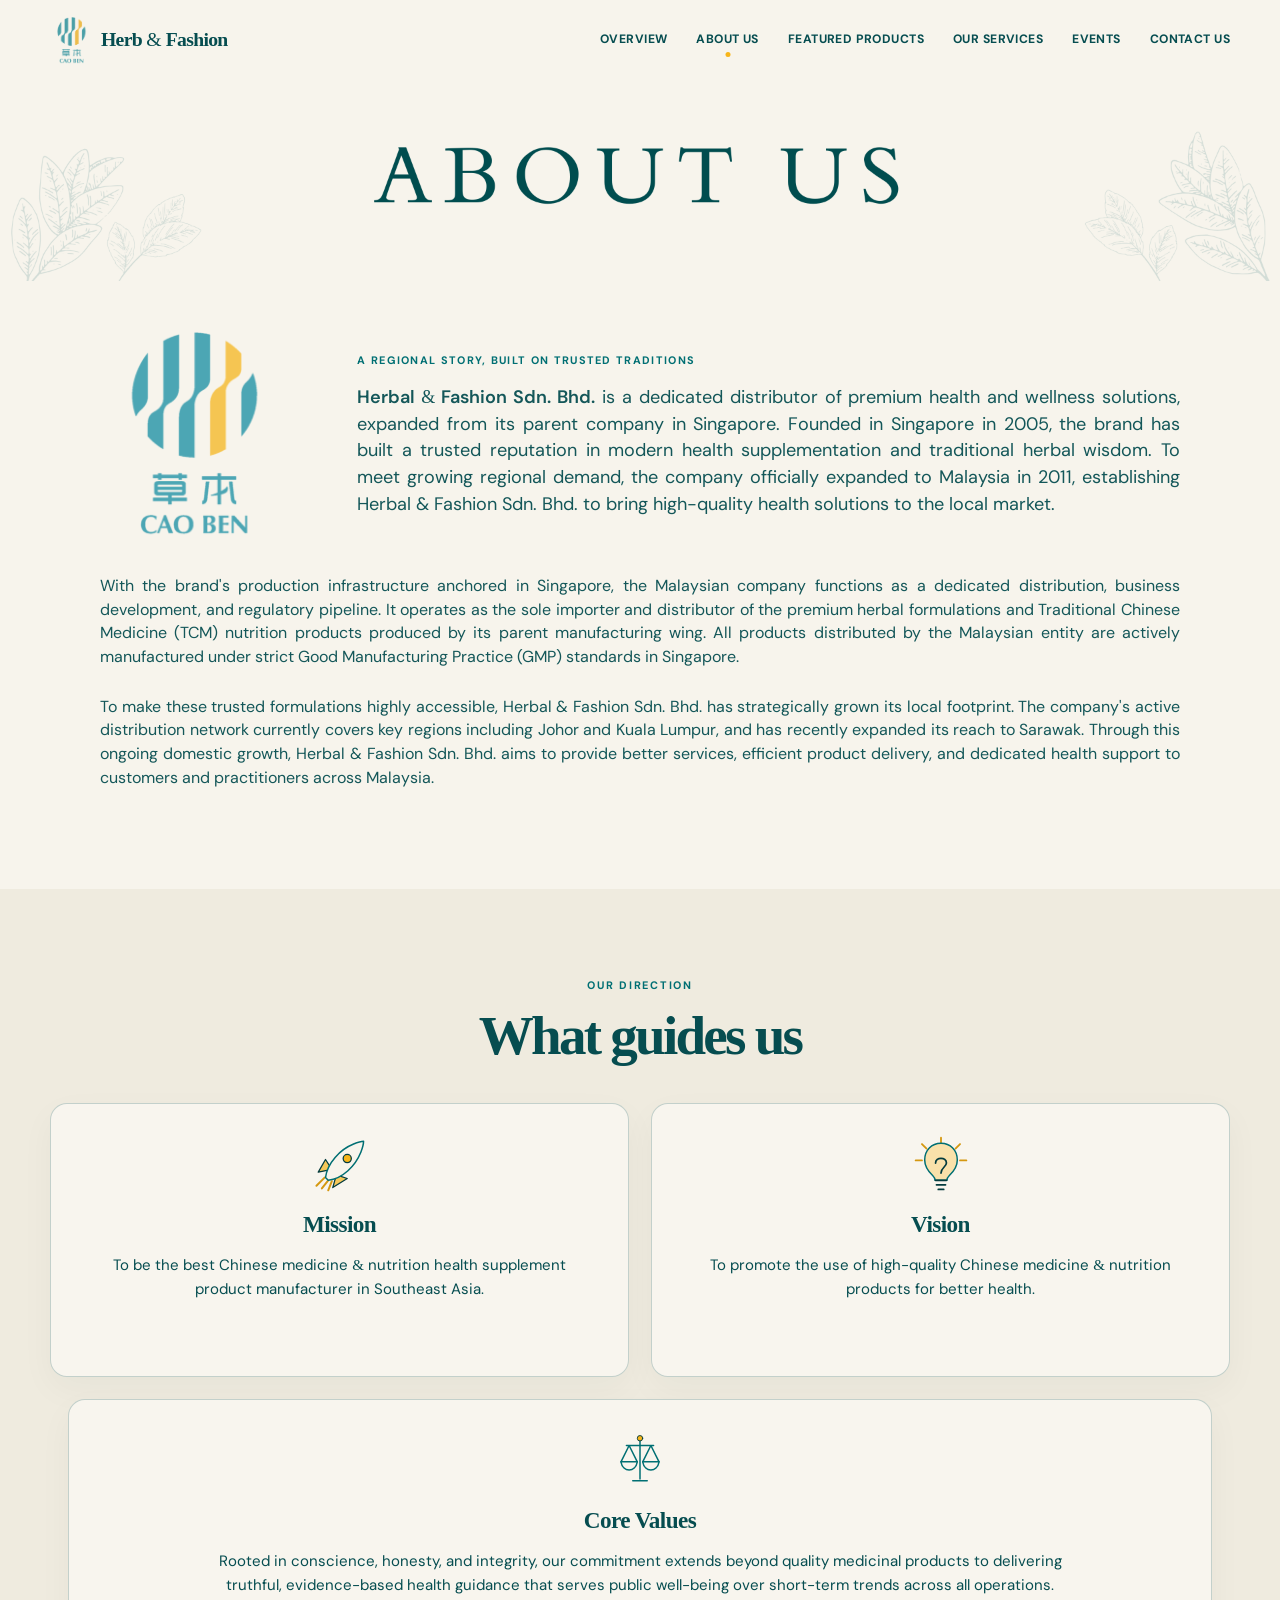
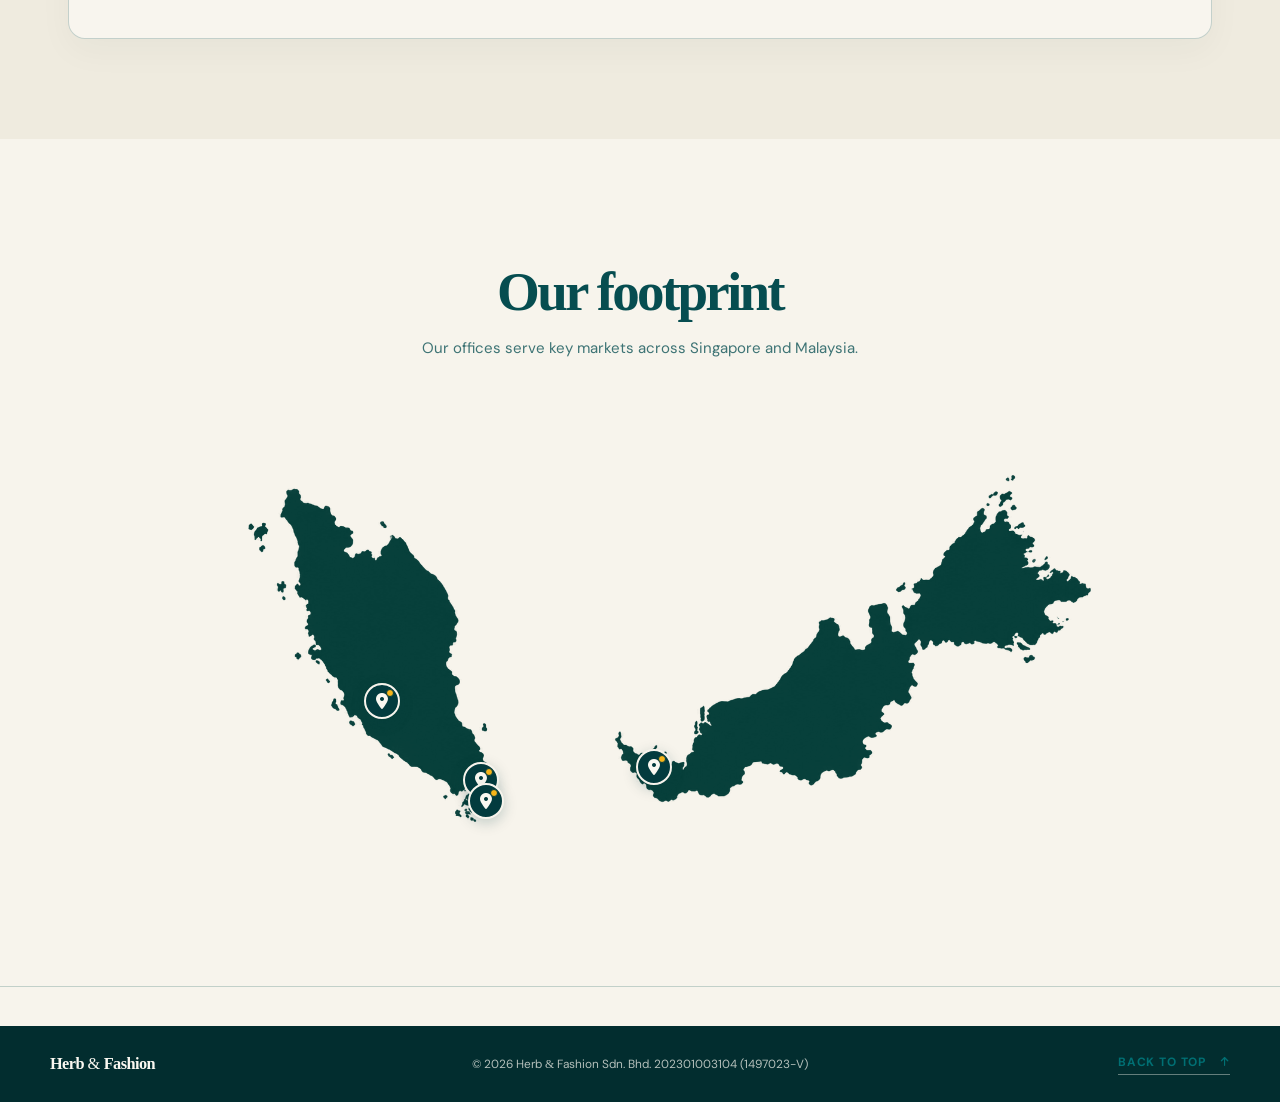
==== commit 35b44a2e: "update "our services" page" ====
--- a/about.html
+++ b/about.html
@@ -35,7 +35,7 @@
   <main>
     <header class="about-banner" aria-labelledby="about-page-title">
       <h1 class="sr-only" id="about-page-title">About Us</h1>
-      <img src="images/about us banner 1.png" alt="">
+      <img src="images/about us banner.png" alt="">
     </header>
 
     <section class="about-story" aria-label="Our company story">
@@ -65,9 +65,11 @@
         <div class="purpose-grid">
           <article class="purpose-card">
             <svg class="purpose-icon icon-mission" viewBox="0 0 64 64" aria-hidden="true">
-              <circle cx="32" cy="32" r="22"></circle><circle cx="32" cy="32" r="13"></circle>
-              <path d="M32 5v12M32 47v12M5 32h12M47 32h12M32 32l10-10M32 32l-3 12"></path>
-              <circle class="icon-accent" cx="32" cy="32" r="3"></circle>
+              <g class="rocket-flame"><path d="m15 47-9 9M19 50l-7 9M23 51l-4 10"></path></g>
+              <path class="rocket-fin" d="m23 38-15 3 8-14Z"></path>
+              <path class="rocket-fin" d="m28 44-4 14 16-10Z"></path>
+              <path class="rocket-body" d="M16 47c2-16 16-31 31-37 5-2 9-3 11-3 0 3-1 7-3 12-6 15-20 29-36 31Z"></path>
+              <circle class="rocket-window" cx="40" cy="26" r="4.5"></circle>
             </svg>
             <h3>Mission</h3>
             <p>To be the best Chinese medicine <span class="plain-amp">&amp;</span> nutrition health supplement product manufacturer in Southeast Asia.</p>
@@ -75,9 +77,9 @@
 
           <article class="purpose-card">
             <svg class="purpose-icon icon-vision" viewBox="0 0 64 64" aria-hidden="true">
-              <path d="M5 32s10-17 27-17 27 17 27 17-10 17-27 17S5 32 5 32Z"></path>
-              <circle cx="32" cy="32" r="9"></circle><circle class="icon-accent" cx="32" cy="32" r="3"></circle>
-              <path d="M32 4v5M11 11l4 4M53 11l-4 4"></path>
+              <path class="bulb-rays" d="M32 3v6M11 10l5 5M53 10l-5 5M4 28h7M53 28h7"></path>
+              <path class="bulb-glass" d="M32 9c-10.5 0-18 7.8-18 18.5 0 7.5 3.8 12.5 9 17.4 1.5 1.4 2.3 3.3 2.5 5.1h13c.2-1.8 1-3.7 2.5-5.1 5.2-4.9 9-9.9 9-17.4C50 16.8 42.5 9 32 9Z"></path>
+              <path class="bulb-filament" d="M26 31c0-7 12-7 12 0 0 4-6 5-6 11M26 50h12M27 55h10M29 60h6"></path>
             </svg>
             <h3>Vision</h3>
             <p>To promote the use of high-quality Chinese medicine <span class="plain-amp">&amp;</span> nutrition products for better health.</p>
@@ -164,7 +166,7 @@
     <div class="container footer-content">
       <a class="footer-wordmark" href="index.html">Herb <span class="plain-amp">&amp;</span> Fashion</a>
       <p>© 2026 Herb <span class="plain-amp">&amp;</span> Fashion Sdn. Bhd. 202301003104 (1497023-V)</p>
-      <a href="#top">Back to top <i class="fa-solid fa-arrow-up" aria-hidden="true"></i></a>
+      <a class="back-to-top" href="#top">Back to top <i class="fa-solid fa-arrow-up" aria-hidden="true"></i></a>
     </div>
   </footer>
   <script src="js/script.js"></script>
--- a/css/style.css
+++ b/css/style.css
@@ -58,6 +58,58 @@
 .service-item:hover .handshake-arm-left,.service-item:focus-visible .handshake-arm-left { animation: handshake-left 1.55s ease-in-out infinite; }.service-item:hover .handshake-arm-right,.service-item:focus-visible .handshake-arm-right { animation: handshake-right 1.55s ease-in-out infinite; }.service-item:hover .handshake-clasp,.service-item:focus-visible .handshake-clasp { animation: handshake-grip 1.55s ease-in-out infinite; }
 @keyframes flask-rock { 0%,100% { transform: rotate(-2deg); } 50% { transform: rotate(2deg); } } @keyframes liquid-sway { from { transform: translateX(-2px) translateY(0); } to { transform: translateX(2px) translateY(-1px); } } @keyframes pen-write { 0%,100% { transform: translate(0,0) rotate(0); } 45% { transform: translate(-3px,-1.5px) rotate(-1.5deg); } 60% { transform: translate(-3px,-1.5px) rotate(-1.5deg); } } @keyframes ink-write { 0%,20% { stroke-dashoffset: 14; } 65%,100% { stroke-dashoffset: 0; } } @keyframes pin-drift { from { transform: translateY(-2.5px); } to { transform: translateY(2.5px); } } @keyframes handshake-left { 0%,100% { transform: translateX(-1px) rotate(-.5deg); } 50% { transform: translateX(2px) rotate(1deg); } } @keyframes handshake-right { 0%,100% { transform: translateX(1px) rotate(.5deg); } 50% { transform: translateX(-2px) rotate(-1deg); } } @keyframes handshake-grip { 0%,100% { transform: translateY(1px) scale(.96); } 50% { transform: translateY(-1px) scale(1.045); } }
 
+/* Standalone Our Services page */
+.services-page { background: var(--paper); }
+.service-impact { padding: clamp(46px, 6vw, 72px) 0 clamp(44px, 5.5vw, 66px); }
+.service-metric-grid { display: grid; grid-template-columns: repeat(3, minmax(0, 1fr)); background: transparent; }
+.service-metric { min-width: 0; padding: clamp(27px, 3.8vw, 40px) clamp(15px, 2.7vw, 34px); text-align: center; }
+.service-metric + .service-metric { border-left: 1px solid var(--line); }
+.service-metric-value { display: flex; justify-content: center; align-items: baseline; gap: 2px; margin: 0; color: var(--teal-deep); font-family: var(--font-display); font-size: clamp(2.7rem, 5.2vw, 4.45rem); font-weight: 600; line-height: 1; font-variant-numeric: tabular-nums; }
+.service-metric-number { display: inline-block; font-variant-numeric: tabular-nums; }
+.service-metric-suffix { color: var(--teal); font-family: var(--font-sans); font-size: .48em; font-weight: 600; }
+.service-metric-label { max-width: 270px; margin: 14px auto 0; color: var(--teal-ink); font-size: .72rem; font-weight: 700; letter-spacing: .075em; line-height: 1.5; text-transform: uppercase; }
+.service-solutions { padding: 6px 0 clamp(72px, 9vw, 116px); background: var(--paper); }
+.service-solutions-heading { max-width: 760px; margin: 0 0 34px; }
+.service-solutions-heading .eyebrow { margin-bottom: 10px; }
+.service-solutions-heading h2 { margin: 0; color: var(--teal-ink); font-family: var(--font-display); font-size: clamp(2.35rem, 4.5vw, 3.7rem); font-weight: 600; letter-spacing: .005em; word-spacing: .08em; line-height: 1.12; }
+.service-feature-grid { display: grid; grid-template-columns: repeat(2, minmax(0, 1fr)); gap: 18px; }
+.service-feature-card { display: grid; grid-template-columns: 68px minmax(0, 1fr); align-items: start; gap: 14px 22px; min-height: 235px; padding: clamp(25px, 3vw, 38px); border: 1px solid var(--line); border-radius: 17px; background: var(--paper-warm); transition: border-color .25s ease, box-shadow .25s ease, transform .25s ease; }
+.service-feature-card:hover { transform: translateY(-3px); border-color: var(--line-strong); box-shadow: var(--shadow); }
+.service-card-sticker { display: grid; place-items: center; width: 64px; height: 64px; margin-top: 3px; border-radius: 50%; color: var(--teal); background: var(--teal-mist); }
+.service-card-sticker i { display: block; font-size: 1.8rem; transform-origin: center; }
+.service-card-copy { min-width: 0; }
+.service-card-copy h3 { margin: 0; color: var(--teal-deep); font-family: var(--font-display); font-size: clamp(1.22rem, 1.9vw, 1.62rem); font-weight: 600; letter-spacing: -.025em; line-height: 1.24; }
+.service-card-copy p { margin: 13px 0 0; color: color-mix(in srgb, var(--teal-ink) 82%, var(--paper)); font-size: .9rem; line-height: 1.75; }
+.service-card-sticker--production i { animation: service-flask-sway 4.6s ease-in-out infinite; }
+.service-card-sticker--certification i { animation: service-document-drift 4.2s ease-in-out .35s infinite; }
+.service-card-sticker--export i { animation: service-transport-drift 4.8s ease-in-out .2s infinite; }
+.service-card-sticker--regulatory i { animation: service-shield-pulse 4.5s ease-in-out .45s infinite; }
+@keyframes service-flask-sway { 0%,100% { transform: rotate(-2deg) translateY(0); } 50% { transform: rotate(2deg) translateY(-2px); } }
+@keyframes service-document-drift { 0%,100% { transform: translateY(0) rotate(0); } 50% { transform: translateY(-3px) rotate(-1.2deg); } }
+@keyframes service-transport-drift { 0%,100% { transform: translateX(-2px); } 50% { transform: translateX(3px); } }
+@keyframes service-shield-pulse { 0%,100% { transform: scale(1) rotate(0); } 50% { transform: scale(1.035) rotate(1deg); } }
+@media (max-width: 760px) { .service-feature-grid { grid-template-columns: 1fr; } }
+@media (max-width: 680px) {
+  .service-impact { padding: 38px 0 42px; }
+  .service-metric-grid { grid-template-columns: 1fr; }
+  .service-metric { padding: 23px 20px; }
+  .service-metric + .service-metric { border-top: 1px solid var(--line); border-left: 0; }
+  .service-metric-value { font-size: clamp(2.7rem, 10vw, 3.4rem); }
+  .service-metric-label { max-width: 330px; margin-top: 9px; }
+  .service-solutions { padding-top: 12px; }
+  .service-solutions-heading { margin-bottom: 25px; }
+  .service-feature-grid { grid-template-columns: 1fr; gap: 13px; }
+  .service-feature-card { grid-template-columns: 54px minmax(0, 1fr); gap: 12px 16px; min-height: 0; padding: 23px 20px; border-radius: 14px; }
+  .service-card-sticker { width: 50px; height: 50px; }
+  .service-card-sticker i { font-size: 1.45rem; }
+  .service-card-copy h3 { font-size: 1.25rem; }
+  .service-card-copy p { margin-top: 9px; font-size: .86rem; }
+}
+@media (prefers-reduced-motion: reduce) {
+  .service-card-sticker i { animation: none !important; }
+  .service-feature-card { transition: none; }
+}
+
 /* Contact and footer */
 .contact-preview { background: var(--teal-deep); color: var(--ink-on-dark); }.contact-preview .eyebrow { color: var(--ginkgo); }.contact-preview h2 { max-width: 650px; }.contact-preview p:not(.eyebrow) { max-width: 530px; margin: 23px 0 0; color: rgb(250 248 241 / .78); }.contact-layout { display: flex; align-items: end; justify-content: space-between; gap: 50px; }.contact-side { min-width: 230px; }.social-label { margin: 0 0 12px !important; font-size: .66rem; font-weight: 700; letter-spacing: .15em; }.social-links { display: flex; gap: 9px; }.social-links a { display: grid; place-items: center; width: 42px; height: 42px; border: 1px solid rgb(250 248 241 / .55); color: var(--ink-on-dark); font-size: .9rem; transition: background .2s ease, color .2s ease; }.social-links a:hover { background: var(--ink-on-dark); color: var(--teal-deep); }.social-links .xiaohongshu { width: 62px; font-size: .67rem; font-weight: 700; }.site-footer { padding: 25px 0; color: rgb(250 248 241 / .72); background: #022d2f; font-size: .74rem; }.footer-content { display: flex; align-items: center; justify-content: space-between; gap: 25px; }.footer-content p { margin: 0; }.footer-wordmark { color: var(--ink-on-dark); font-size: 1.02rem; }.footer-content > a:last-child { border-bottom: 1px solid rgb(250 248 241 / .4); padding-bottom: 2px; }.footer-content > a:last-child i { margin-left: 5px; font-size: .65rem; }
 
@@ -71,6 +123,12 @@
 /* Keep every displayed ampersand in a plain, regular sans-serif face, including small category labels. */
 .plain-amp,
 .category-title small .plain-amp { color: inherit; font-family: "Times New Roman", Times, serif; font-style: normal; font-weight: 400; letter-spacing: 0; }
+
+/* Featured Products intro: a calmer 2–3 line measure beside the heading. */
+.products-preview .split-heading > p { flex: 0 1 560px; max-width: 560px; line-height: 1.55; text-align: right; }
+@media (max-width: 580px) {
+  .products-preview .split-heading > p { width: 100%; max-width: none; text-align: left; }
+}
 
 /* Overview contact panel */
 .contact-preview .contact-layout { display: grid; grid-template-columns: minmax(0, .95fr) minmax(0, 1.45fr) minmax(155px, .72fr); align-items: start; gap: clamp(28px, 4.5vw, 66px); }
@@ -118,7 +176,7 @@
 .contact-redirect-message a { color: var(--teal); }
 
 /* About page — editorial company story, purpose cards, and map-anchored office details. */
-.about-banner { height: clamp(130px, 18.23vw, 350px); overflow: hidden; background: var(--teal-deep); }
+.about-banner { height: clamp(130px, 15.625vw, 300px); overflow: hidden; background: var(--teal-deep); }
 .about-banner img { width: 100%; height: 100%; object-fit: cover; object-position: center; }
 .about-story { padding: 50px 0 100px; }
 .story-container { max-width: 1080px; }
@@ -149,8 +207,19 @@
 .purpose-card:hover .icon-mission,.purpose-card:focus-within .icon-mission { animation: mission-float 2.8s ease-in-out infinite; }
 .purpose-card:hover .icon-vision,.purpose-card:focus-within .icon-vision { animation: vision-float 3s ease-in-out infinite; }
 .purpose-card:hover .icon-values,.purpose-card:focus-within .icon-values { animation: values-float 2.9s ease-in-out infinite; }
-@keyframes mission-float { 0%,100% { transform: translateY(0) rotate(0); } 50% { transform: translateY(-4px) rotate(3deg); } }
+.icon-mission .rocket-body { fill: var(--paper); }
+.icon-mission .rocket-fin { fill: var(--ginkgo); fill-opacity: .7; stroke: var(--teal-deep); stroke-width: 1.4; }
+.icon-mission .rocket-window { fill: var(--ginkgo); stroke: var(--teal-deep); stroke-width: 1.4; }
+.rocket-flame { transform-box: fill-box; transform-origin: 50% 50%; stroke: var(--ginkgo-muted); stroke-width: 2.2; }
+.purpose-card:hover .icon-mission .rocket-flame,.purpose-card:focus-within .icon-mission .rocket-flame { animation: rocket-flare .85s ease-in-out infinite; }
+.icon-vision .bulb-glass { fill: var(--ginkgo); fill-opacity: .32; stroke: var(--teal); }
+.icon-vision .bulb-rays { stroke: var(--ginkgo-muted); stroke-width: 2; }
+.icon-vision .bulb-filament { stroke: var(--teal-deep); stroke-width: 1.9; }
+.purpose-card:hover .icon-vision .bulb-glass,.purpose-card:focus-within .icon-vision .bulb-glass { animation: vision-glow 2.4s ease-in-out infinite; }
+@keyframes mission-float { 0%,100% { transform: translate(0,0); } 50% { transform: translate(2px,-3px); } }
 @keyframes vision-float { 0%,100% { transform: translateY(0) scale(1); } 50% { transform: translateY(-4px) scale(1.035); } }
+@keyframes rocket-flare { 0%,100% { opacity: .58; transform: scale(.92); } 50% { opacity: 1; transform: scale(1.05); } }
+@keyframes vision-glow { 0%,100% { fill-opacity: .32; } 50% { fill-opacity: .62; } }
 @keyframes values-float { 0%,100% { transform: translateY(0) rotate(0); } 50% { transform: translateY(-4px) rotate(-2deg); } }
 .about-footprint { padding: 94px 0 76px; }
 .footprint-heading { max-width: 700px; margin-bottom: 18px; }
@@ -222,3 +291,15 @@
   .about-bottom-inner { justify-content: center; }
   .footer-content { align-items: flex-start; }
 }
+
+/* Final responsive footer layout (after the page-specific breakpoints). */
+.footer-content { display: grid; grid-template-columns: minmax(0, 1fr) minmax(0, 2fr) minmax(0, 1fr); align-items: center; gap: 18px; }
+.footer-content p { justify-self: center; text-align: center; }
+.footer-wordmark { justify-self: start; }
+.footer-content > a:last-child { justify-self: end; }
+@media (max-width: 580px) {
+  .footer-content { grid-template-columns: minmax(0, 1fr) auto; align-items: center; flex-direction: initial; gap: 16px 12px; }
+  .footer-wordmark { grid-column: 1; grid-row: 1; }
+  .footer-content > a:last-child { grid-column: 2; grid-row: 1; }
+  .footer-content p { grid-column: 1 / -1; grid-row: 2; justify-self: center; max-width: 100%; }
+}
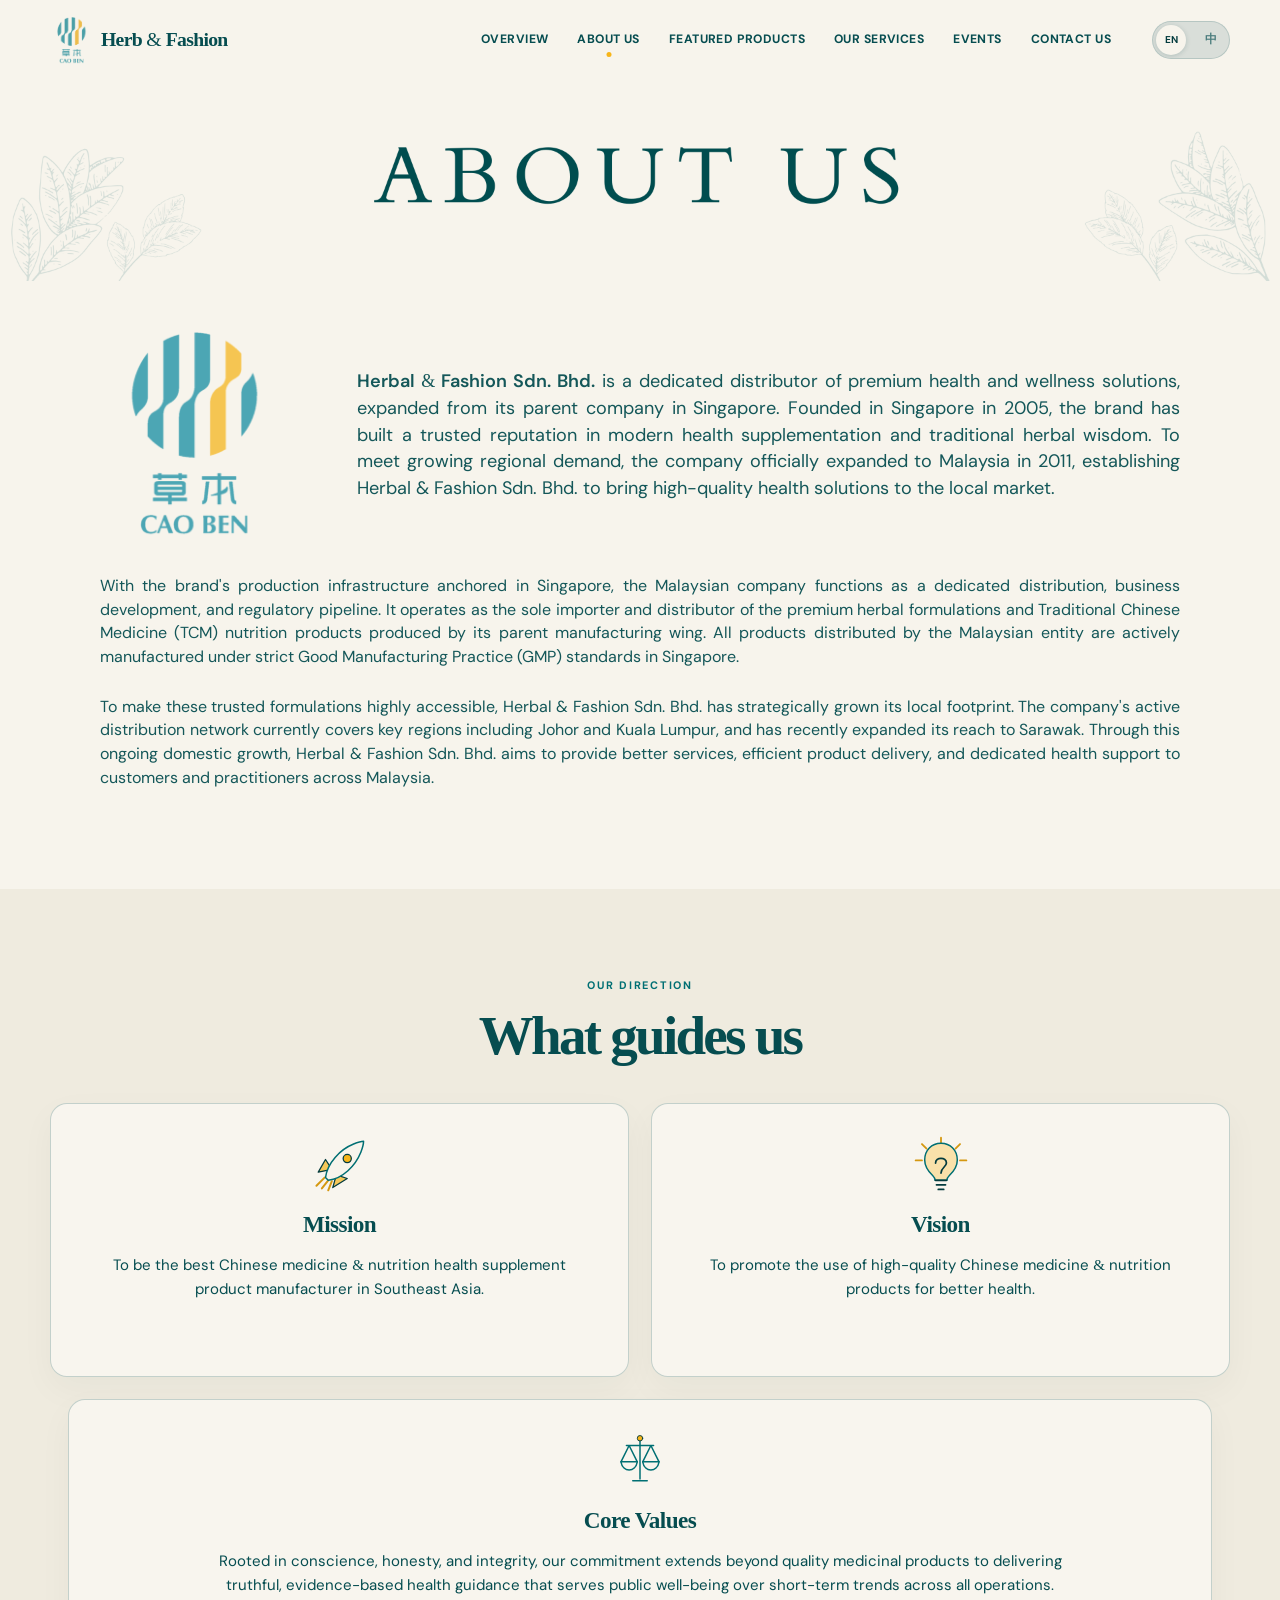
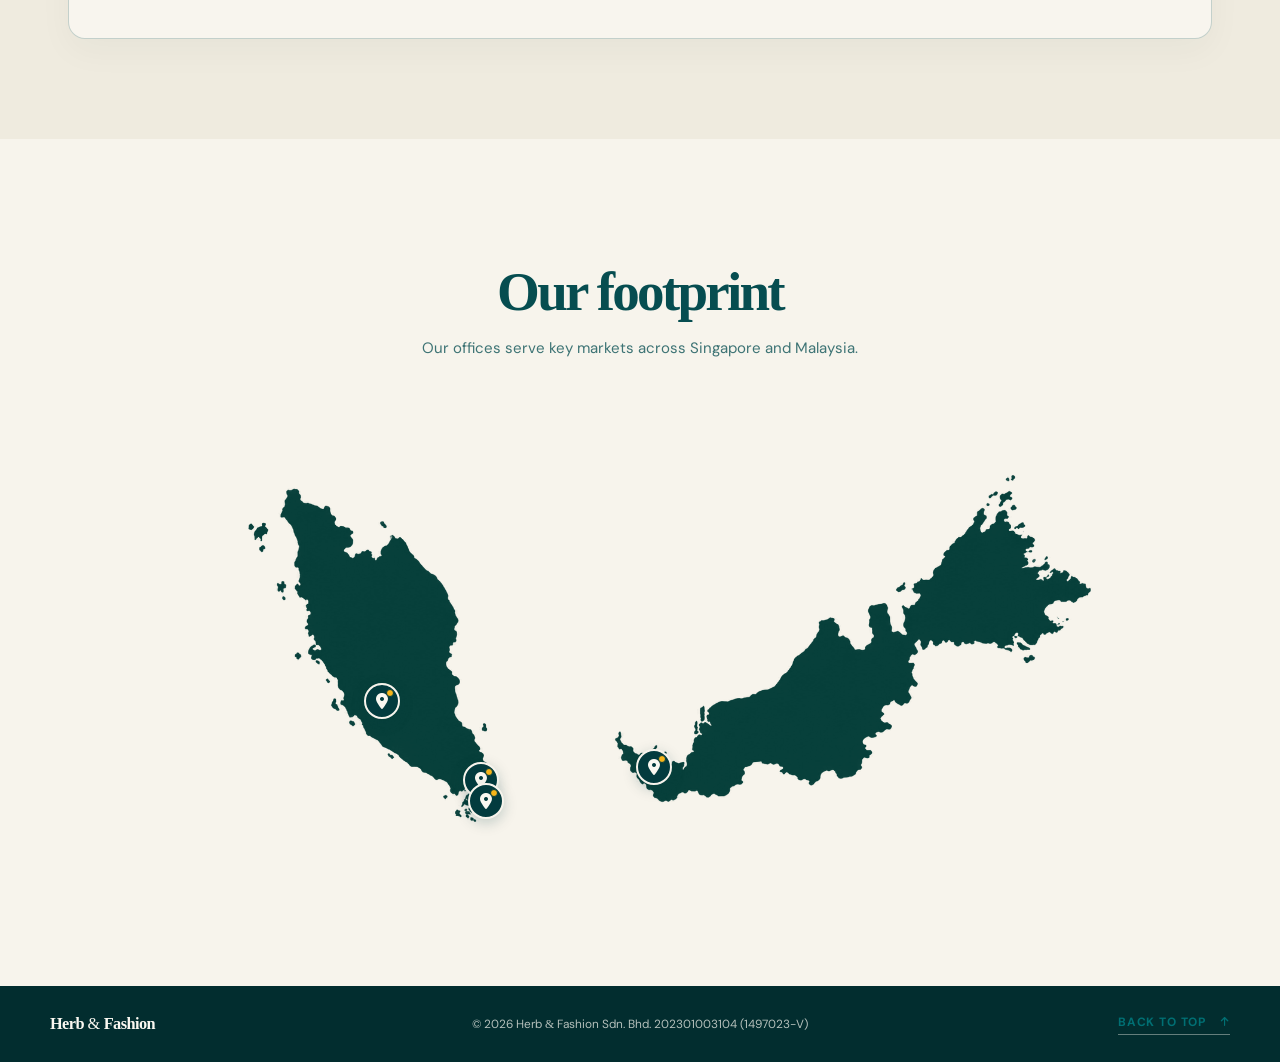
==== commit 878a0c10: "add "featured products" and "language changes"" ====
--- a/about.html
+++ b/about.html
@@ -28,6 +28,11 @@
         <a href="services.html">Our Services</a>
         <a href="events.html">Events</a>
         <a href="index.html#contact">Contact Us</a>
+        <button class="language-toggle" type="button" aria-label="Switch language to Chinese" aria-pressed="false" data-language-toggle>
+          <span class="language-option language-option-en" aria-hidden="true">EN</span>
+          <span class="language-option language-option-zh" aria-hidden="true">中</span>
+          <span class="language-toggle-thumb" aria-hidden="true"></span>
+        </button>
       </nav>
     </div>
   </header>
@@ -35,7 +40,7 @@
   <main>
     <header class="about-banner" aria-labelledby="about-page-title">
       <h1 class="sr-only" id="about-page-title">About Us</h1>
-      <img src="images/about us banner.png" alt="">
+      <img src="images/about us banner.png" data-banner-zh="images/about us chinese banner.png" alt="">
     </header>
 
     <section class="about-story" aria-label="Our company story">
@@ -45,7 +50,6 @@
             <img src="images/company%20logo.png" alt="Cao Ben, the Herb &amp; Fashion brand" class="story-logo">
           </figure>
           <div class="story-lead-copy">
-            <p class="story-kicker">A regional story, built on trusted traditions</p>
             <p class="story-paragraph story-paragraph-lead"><span class="company-name-highlight">Herbal <span class="plain-amp">&amp;</span> Fashion Sdn. Bhd.</span> is a dedicated distributor of premium health and wellness solutions, expanded from its parent company in Singapore. Founded in Singapore in 2005, the brand has built a trusted reputation in modern health supplementation and traditional herbal wisdom. To meet growing regional demand, the company officially expanded to Malaysia in 2011, establishing Herbal &amp; Fashion Sdn. Bhd. to bring high-quality health solutions to the local market.</p>
           </div>
         </div>
@@ -115,7 +119,7 @@
             </button>
             <div class="location-card" id="address-selangor" role="region" aria-label="Selangor office address">
               <button class="location-close" type="button" aria-label="Close address"><i class="fa-solid fa-xmark" aria-hidden="true"></i></button>
-              <p class="location-country">MALAYSIA</p><h3>Selangor</h3>
+              <p class="location-country">MALAYSIA · SELANGOR</p><h3>Cheras</h3>
               <p>169-1, Jalan Dataran Cheras 9, Dataran Perniagaan Cheras (Cheras Traders Square), 43200 Cheras, Selangor, Malaysia.</p>
             </div>
           </div>
@@ -157,11 +161,6 @@
     </section>
   </main>
 
-  <div class="about-bottom">
-    <div class="container about-bottom-inner">
-      <a class="back-to-top" href="#top"><i class=aria-hidden="true"></i></a>
-    </div>
-  </div>
   <footer class="site-footer">
     <div class="container footer-content">
       <a class="footer-wordmark" href="index.html">Herb <span class="plain-amp">&amp;</span> Fashion</a>
--- a/css/style.css
+++ b/css/style.css
@@ -1,3 +1,11 @@
+@font-face {
+  font-family: "Slidefu";
+  src: url("../fonts/slidefu-regular.ttf") format("truetype");
+  font-style: normal;
+  font-weight: 400;
+  font-display: swap;
+}
+
 :root {
   --paper: #F7F4EC;
   --paper-warm: #EFEBDF;
@@ -29,7 +37,35 @@
 .site-header.is-scrolled { border-color: var(--line); }.nav-wrap { min-height: 80px; display: flex; align-items: center; justify-content: space-between; gap: 32px; }
 .brand { display: inline-flex; align-items: center; gap: 10px; min-width: max-content; }.brand-logo { width: 41px; height: 47px; object-fit: contain; mix-blend-mode: multiply; }.brand-name,.footer-wordmark { font-family: var(--font-display); font-size: 1.23rem; font-weight: 700; letter-spacing: -.035em; }
 .plain-amp { color: inherit; font-family: "Times New Roman", Times, serif; font-style: normal; font-weight: 400; letter-spacing: 0; }
-.site-menu { display: flex; align-items: center; gap: 29px; font-size: .76rem; font-weight: 700; letter-spacing: .035em; text-transform: uppercase; }.site-menu a { position: relative; padding: 9px 0; }.site-menu a::after { content: ""; position: absolute; bottom: 2px; left: 50%; width: 5px; height: 5px; background: var(--ginkgo); border-radius: 50%; opacity: 0; transform: translate(-50%, 5px); transition: opacity .2s ease, transform .2s ease; }.site-menu a:hover::after,.site-menu a:focus-visible::after,.site-menu a.active::after { opacity: 1; transform: translate(-50%, 0); }.menu-button { display: none; border: 0; background: transparent; cursor: pointer; padding: 8px; }.menu-button span:not(.sr-only) { display: block; width: 24px; height: 1px; margin: 5px; background: var(--teal-ink); }
+.site-menu { display: flex; align-items: center; gap: 29px; margin-left: auto; font-size: .76rem; font-weight: 700; letter-spacing: .035em; text-transform: uppercase; }.site-menu a { position: relative; padding: 9px 0; }.site-menu a::after { content: ""; position: absolute; bottom: 2px; left: 50%; width: 5px; height: 5px; background: var(--ginkgo); border-radius: 50%; opacity: 0; transform: translate(-50%, 5px); transition: opacity .2s ease, transform .2s ease; }.site-menu a:hover::after,.site-menu a:focus-visible::after,.site-menu a.active::after { opacity: 1; transform: translate(-50%, 0); }.menu-button { display: none; border: 0; background: transparent; cursor: pointer; padding: 8px; }.menu-button span:not(.sr-only) { display: block; width: 24px; height: 1px; margin: 5px; background: var(--teal-ink); }
+
+/* EN / 中文 jelly language switch */
+.language-toggle { position: relative; display: inline-block; flex: 0 0 78px; width: 78px; min-width: 78px; max-width: 78px; height: 38px; min-height: 38px; max-height: 38px; aspect-ratio: auto; align-self: center; margin-left: 12px; padding: 0; overflow: hidden; border: 1px solid rgb(6 77 80 / 17%); border-radius: 999px; color: var(--teal-ink); background: #d9ded9; cursor: pointer; white-space: nowrap; line-height: 1; box-sizing: border-box; transition: background-color 350ms ease, border-color 350ms ease, box-shadow 200ms ease; }
+.language-toggle:hover { box-shadow: 0 3px 12px rgb(3 59 62 / 12%); }
+.language-toggle:focus-visible { outline: 3px solid var(--ginkgo); outline-offset: 3px; }
+.language-option { position: absolute; z-index: 2; top: 50%; width: 28px; color: rgb(6 77 80 / 67%); font: 700 .62rem/1 var(--font-sans); text-align: center; transform: translateY(-50%); transition: color 250ms ease; }
+.language-option-en { left: 4px; }
+.language-option-zh { right: 4px; font-family: "Microsoft YaHei", "Noto Sans SC", var(--font-sans); font-size: .72rem; }
+.language-toggle-thumb { position: absolute; z-index: 1; top: 3px; left: 3px; width: 30px; height: 30px; border-radius: 50%; background: var(--paper); box-shadow: 0 1px 5px rgb(3 59 62 / 18%); transition: transform 350ms cubic-bezier(.2,.8,.25,1), border-radius 250ms ease; }
+.language-toggle.is-chinese { border-color: rgb(0 111 115 / 36%); background: #7eb9a7; }
+.language-toggle.is-chinese .language-toggle-thumb { transform: translateX(40px); }
+.language-toggle:not(.is-chinese) .language-option-en,.language-toggle.is-chinese .language-option-zh { color: var(--teal-deep); }
+.language-toggle.is-animating[data-direction="to-chinese"] .language-toggle-thumb { animation: language-jelly-forward 350ms cubic-bezier(.2,.72,.28,1) both; }
+.language-toggle.is-animating[data-direction="to-english"] .language-toggle-thumb { animation: language-jelly-back 350ms cubic-bezier(.2,.72,.28,1) both; }
+@keyframes language-jelly-forward { 0% { transform: translateX(0) scaleX(1); border-radius: 50%; } 56% { transform: translateX(29px) scaleX(1.45); border-radius: 999px; } 78% { transform: translateX(43px) scaleX(.83); border-radius: 50%; } 100% { transform: translateX(40px) scaleX(1); border-radius: 50%; } }
+@keyframes language-jelly-back { 0% { transform: translateX(40px) scaleX(1); border-radius: 50%; } 56% { transform: translateX(11px) scaleX(1.45); border-radius: 999px; } 78% { transform: translateX(-3px) scaleX(.83); border-radius: 50%; } 100% { transform: translateX(0) scaleX(1); border-radius: 50%; } }
+html[lang^="zh"] body { font-family: "Microsoft YaHei", "Noto Sans SC", var(--font-sans); }
+html[lang^="zh"] .language-toggle { background-color: #7eb9a7; }
+@media (min-width: 841px) and (max-width: 990px) {
+  .nav-wrap { min-height: 70px; }
+  .menu-button { display: block; }
+  .site-menu { position: absolute; top: 70px; left: 0; right: 0; display: none; align-items: stretch; flex-direction: column; gap: 0; padding: 12px 19px 18px; background: var(--paper); border-bottom: 1px solid var(--line); }
+  .site-menu.is-open { display: flex; }
+  .site-menu a { width: 100%; padding: 12px 0; }
+  .site-menu a::after { top: 50%; bottom: auto; left: auto; right: 5px; transform: translateY(-50%); }
+  .site-menu a:hover::after,.site-menu a:focus-visible::after,.site-menu a.active::after { transform: translateY(-50%); }
+  .site-menu .language-toggle { align-self: flex-end; margin: 10px 0 2px; }
+}
 
 /* Shared editorial language */
 .section { padding: 118px 0; scroll-margin-top: 80px; }.eyebrow { margin: 0 0 15px; color: var(--teal); font-size: .68rem; font-weight: 700; letter-spacing: .16em; }.section h2,.placeholder-card h1 { margin: 0; font-family: var(--font-display); font-size: clamp(2.45rem, 4.4vw, 4.35rem); font-weight: 600; letter-spacing: -.055em; line-height: 1.05; }.button { display: inline-flex; align-items: center; gap: 13px; min-height: 51px; padding: 14px 20px; border: 1px solid currentColor; border-radius: 0; font-size: .78rem; font-weight: 700; letter-spacing: .04em; text-transform: uppercase; transition: background .25s ease, color .25s ease, transform .25s ease; }.button:hover { transform: translateY(-2px); }.button:focus-visible,.social-links a:focus-visible,.site-menu a:focus-visible,.category-card:focus-visible { outline: 3px solid var(--ginkgo); outline-offset: 4px; }.button-primary { color: var(--ink-on-dark); background: var(--teal-deep); border-color: var(--teal-deep); }.button-primary:hover { color: var(--teal-deep); background: var(--ink-on-dark); }.text-link { display: inline-flex; align-items: center; gap: 10px; color: var(--teal); border-bottom: 1px solid var(--line-strong); padding-bottom: 5px; font-size: .79rem; font-weight: 700; letter-spacing: .03em; text-transform: uppercase; }.text-link i { font-size: .73rem; }
@@ -67,7 +103,7 @@
 .service-metric-value { display: flex; justify-content: center; align-items: baseline; gap: 2px; margin: 0; color: var(--teal-deep); font-family: var(--font-display); font-size: clamp(2.7rem, 5.2vw, 4.45rem); font-weight: 600; line-height: 1; font-variant-numeric: tabular-nums; }
 .service-metric-number { display: inline-block; font-variant-numeric: tabular-nums; }
 .service-metric-suffix { color: var(--teal); font-family: var(--font-sans); font-size: .48em; font-weight: 600; }
-.service-metric-label { max-width: 270px; margin: 14px auto 0; color: var(--teal-ink); font-size: .72rem; font-weight: 700; letter-spacing: .075em; line-height: 1.5; text-transform: uppercase; }
+.service-metric-label { max-width: 270px; margin: 14px auto 0; color: var(--teal-ink); font-size: .82rem; font-weight: 700; letter-spacing: .075em; line-height: 1.5; text-transform: uppercase; }
 .service-solutions { padding: 6px 0 clamp(72px, 9vw, 116px); background: var(--paper); }
 .service-solutions-heading { max-width: 760px; margin: 0 0 34px; }
 .service-solutions-heading .eyebrow { margin-bottom: 10px; }
@@ -116,7 +152,7 @@
 /* Temporary separate-page shells for the two future standalone pages. */
 .page-placeholder { min-height: calc(100svh - 145px); display: grid; place-items: center; padding: 90px 0; }.placeholder-card { width: min(660px,100%); padding: clamp(38px,8vw,82px); border-top: 1px solid var(--line-strong); border-bottom: 1px solid var(--line-strong); text-align: center; }.placeholder-card h1 { font-size: clamp(2.65rem,5.2vw,4.6rem); }.placeholder-card p:not(.eyebrow) { max-width: 470px; margin: 22px auto 30px; color: color-mix(in srgb, var(--teal-ink) 74%, var(--paper)); }
 
-@media (max-width: 840px) { .container { width: min(100% - 38px, 1180px); }.nav-wrap { min-height: 70px; }.menu-button { display: block; }.site-menu { position: absolute; top: 70px; left: 0; right: 0; display: none; align-items: stretch; flex-direction: column; gap: 0; padding: 12px 19px 18px; background: var(--paper); border-bottom: 1px solid var(--line); }.site-menu.is-open { display: flex; }.site-menu a { width: 100%; padding: 12px 0; }.site-menu a::after { top: 50%; bottom: auto; left: auto; right: 5px; transform: translateY(-50%); }.site-menu a:hover::after,.site-menu a:focus-visible::after,.site-menu a.active::after { transform: translateY(-50%); }.hero { min-height: 650px; }.hero-copy { width: min(620px, 80%); }.hero-media::after { background: linear-gradient(90deg, rgb(247 244 236 / .98) 0%, rgb(247 244 236 / .9) 49%, rgb(3 59 62 / .32) 100%); }.herb-astragalus { right: -3%; }.herb-angelica { right: 8%; }.services-layout { grid-template-columns: 1fr; gap: 55px; }.contact-layout { align-items: flex-start; flex-direction: column; }.section { padding: 88px 0; } }
+@media (max-width: 840px) { .container { width: min(100% - 38px, 1180px); }.nav-wrap { min-height: 70px; }.menu-button { display: block; }.site-menu { position: absolute; top: 70px; left: 0; right: 0; display: none; align-items: stretch; flex-direction: column; gap: 0; padding: 12px 19px 18px; background: var(--paper); border-bottom: 1px solid var(--line); }.site-menu.is-open { display: flex; }.site-menu a { width: 100%; padding: 12px 0; }.site-menu a::after { top: 50%; bottom: auto; left: auto; right: 5px; transform: translateY(-50%); }.site-menu a:hover::after,.site-menu a:focus-visible::after,.site-menu a.active::after { transform: translateY(-50%); }.site-menu .language-toggle { align-self: flex-end; margin: 10px 0 2px; }.hero { min-height: 650px; }.hero-copy { width: min(620px, 80%); }.hero-media::after { background: linear-gradient(90deg, rgb(247 244 236 / .98) 0%, rgb(247 244 236 / .9) 49%, rgb(3 59 62 / .32) 100%); }.herb-astragalus { right: -3%; }.herb-angelica { right: 8%; }.services-layout { grid-template-columns: 1fr; gap: 55px; }.contact-layout { align-items: flex-start; flex-direction: column; }.section { padding: 88px 0; } }
 @media (max-width: 580px) { .container { width: min(100% - 32px, 1180px); }.brand-logo { width: 34px; height: 40px; }.brand-name { font-size: 1.08rem; }.hero { min-height: 610px; }.hero-content { align-items: end; padding: 70px 0 75px; }.hero-copy { width: 100%; }.hero h1 { font-size: clamp(3.15rem,15vw,4.65rem); }.hero-intro { max-width: 92%; font-size: .93rem; }.hero-media::after { background: linear-gradient(90deg, rgb(247 244 236 / .98), rgb(247 244 236 / .77) 62%, rgb(3 59 62 / .4)); }.herb-object { display: none; }.split-heading,.section-footer,.footer-content { align-items: flex-start; flex-direction: column; }.split-heading { gap: 20px; margin-bottom: 30px; }.category-grid { grid-template-columns: 1fr; }.category-card { min-height: 270px; }.category-card::after,.category-card .card-line,.category-card .category-content { opacity: 1; }.category-card .card-line { transform: scaleX(1); }.category-card .category-content { transform: translateY(0); }.section-footer { gap: 16px; }.service-item { grid-template-columns: 62px 1fr; gap: 13px; }.contact-side { min-width: 0; }.site-footer { padding: 28px 0; } }
 @media (prefers-reduced-motion: reduce) { *,*::before,*::after { scroll-behavior: auto !important; transition-duration: .01ms !important; animation-duration: .01ms !important; animation-iteration-count: 1 !important; } }
 
@@ -134,6 +170,7 @@
 .contact-preview .contact-layout { display: grid; grid-template-columns: minmax(0, .95fr) minmax(0, 1.45fr) minmax(155px, .72fr); align-items: start; gap: clamp(28px, 4.5vw, 66px); }
 .contact-company-logo { display: block; width: clamp(112px, 11vw, 145px); height: auto; margin: 0 0 21px; object-fit: contain; }
 .contact-preview p.contact-slogan { max-width: 350px; margin: 0 0 24px; color: var(--ink-on-dark); font-family: var(--font-display); font-size: clamp(1.05rem, 1.45vw, 1.28rem); line-height: 1.42; }
+html[lang^="zh"] .contact-preview p.contact-slogan { font-family: "Slidefu", "KaiTi", "STKaiti", "DFKai-SB", serif; font-size: 14pt; font-weight: 400; letter-spacing: normal; }
 .contact-details { display: grid; gap: 13px; }
 .contact-preview p.contact-detail { display: grid; grid-template-columns: 19px minmax(0, 1fr); align-items: start; gap: 10px; max-width: none; margin: 0; color: rgb(250 248 241 / .82); font-size: .84rem; line-height: 1.55; overflow-wrap: anywhere; }
 .contact-detail i { margin-top: 4px; color: var(--ginkgo); font-size: .8rem; }
@@ -143,6 +180,7 @@
 .office-list { display: grid; gap: 17px; }
 .office-entry h4 { display: flex; align-items: center; gap: 8px; margin: 0 0 5px; color: var(--ink-on-dark); font-family: var(--font-sans); font-size: .76rem; font-weight: 700; letter-spacing: .07em; text-transform: uppercase; }
 .office-entry h4 i { color: var(--ginkgo); font-size: .78rem; }
+html[lang^="zh"] .office-entry h4 { font-size: .84rem; letter-spacing: .035em; }
 .office-entry address { color: rgb(250 248 241 / .78); font-size: .79rem; font-style: normal; line-height: 1.55; }
 .social-buttons { display: grid; gap: 10px; }
 .social-button { display: flex; min-height: 43px; align-items: center; gap: 11px; padding: 10px 12px; border: 1px solid rgb(250 248 241 / .42); background: transparent; color: var(--ink-on-dark); font-family: var(--font-sans); font-size: .77rem; font-weight: 600; line-height: 1.25; text-decoration: none; transition: background .2s ease, color .2s ease, border-color .2s ease; }
@@ -186,6 +224,7 @@
 .story-kicker { margin: 0 0 14px; color: var(--teal); font-size: .68rem; font-weight: 700; letter-spacing: .12em; text-transform: uppercase; }
 .story-paragraph { margin: 0; color: color-mix(in srgb, var(--teal-ink) 94%, var(--paper)); font-size: 1rem; line-height: 1.48; text-align: justify; text-justify: inter-word; }
 .story-paragraph-lead { font-size: clamp(1.03rem, 1.5vw, 1.13rem); }
+html[lang^="zh"] .about-story .story-paragraph { text-align: justify; text-justify: inter-character; }
 .story-paragraph-wide { margin: 35px 0 0; padding-top: 0; }
 .story-paragraph-inset { width: 100%; margin: 26px 0 0; padding-left: 0; }
 .company-name-highlight { position: relative; z-index: 0; font-weight: 600; }
@@ -194,6 +233,7 @@
 .about-purpose { padding: 88px 0 100px; background: var(--paper-warm); }
 .about-section-heading { margin: 0 auto 38px; text-align: center; }
 .about-section-heading .eyebrow { margin-bottom: 11px; }
+html[lang^="zh"] .about-purpose .about-section-heading > .eyebrow { font-size: .76rem; }
 .about-section-heading h2 { margin: 0; font-family: var(--font-display); font-size: clamp(2.35rem, 4.3vw, 3.6rem); font-weight: 600; letter-spacing: -.05em; line-height: 1.08; }
 .purpose-grid { display: grid; grid-template-columns: repeat(2, minmax(0, 1fr)); gap: 22px; }
 .purpose-card { min-height: 274px; display: flex; flex-direction: column; align-items: center; padding: 31px clamp(22px, 3.4vw, 48px) 34px; border: 1px solid var(--line); border-radius: 17px; background: color-mix(in srgb, var(--paper) 92%, white); box-shadow: 0 12px 34px rgb(3 59 62 / 4%); text-align: center; transition: box-shadow .3s ease, border-color .3s ease; }
@@ -242,6 +282,7 @@
 .map-location:hover .location-card,.map-location.is-open .location-card { opacity: 1; visibility: visible; transform: translate(-50%, 0); }
 .location-card::after { content: ""; position: absolute; left: 50%; bottom: -8px; width: 13px; height: 13px; border-right: 1px solid var(--line); border-bottom: 1px solid var(--line); background: var(--paper); transform: translateX(-50%) rotate(45deg); }
 .location-country { margin: 0 26px 7px 0; color: var(--teal); font-size: .62rem; font-weight: 700; letter-spacing: .12em; }
+html[lang^="zh"] .location-country { font-size: .72rem; letter-spacing: .08em; }
 .location-card h3 { margin: 0 0 9px; font-family: var(--font-display); font-size: 1.42rem; line-height: 1.15; }
 .location-card > p:last-child { margin: 0; color: color-mix(in srgb, var(--teal-ink) 84%, var(--paper)); font-size: .83rem; line-height: 1.5; }
 .location-close { position: absolute; top: 12px; right: 12px; display: grid; width: 27px; height: 27px; place-items: center; border: 0; color: var(--teal); background: transparent; cursor: pointer; }
@@ -303,3 +344,128 @@
   .footer-content > a:last-child { grid-column: 2; grid-row: 1; }
   .footer-content p { grid-column: 1 / -1; grid-row: 2; justify-self: center; max-width: 100%; }
 }
+
+/* Featured Products catalogue */
+.products-page { min-height: 60vh; background: var(--paper); }
+.products-page-banner { background: var(--paper); }
+.product-catalog-section { padding: clamp(40px, 5vw, 64px) 0 clamp(72px, 9vw, 112px); }
+.product-toolbar { display: flex; align-items: center; gap: 14px; padding: 18px 0; border-block: 1px solid var(--line); }
+.product-category-filters { display: flex; flex: 1 1 auto; flex-wrap: wrap; gap: 9px; min-width: 0; }
+.category-filter-button { min-height: 40px; padding: 9px 14px; border: 1px solid var(--line-strong); border-radius: 8px; color: var(--teal-ink); background: transparent; font: 600 .75rem/1.2 var(--font-sans); white-space: nowrap; cursor: pointer; transition: color .2s ease, background .2s ease, border-color .2s ease; }
+.category-filter-button:hover { border-color: var(--teal); background: var(--teal-mist); }
+.category-filter-button.is-active { border-color: var(--teal-deep); color: var(--ink-on-dark); background: var(--teal-deep); }
+.category-filter-button:focus-visible,.view-toggle-button:focus-visible,.product-sort-control select:focus-visible,.product-card-link:focus-visible { outline: 3px solid var(--ginkgo); outline-offset: 3px; }
+.product-view-toggle { display: flex; flex: 0 0 auto; gap: 5px; }
+.view-toggle-button { display: grid; place-items: center; width: 39px; height: 39px; border: 1px solid var(--line-strong); border-radius: 8px; color: var(--teal); background: transparent; cursor: pointer; transition: color .2s ease, background .2s ease, border-color .2s ease; }
+.view-toggle-button:hover,.view-toggle-button.is-active { border-color: var(--teal-deep); color: var(--ink-on-dark); background: var(--teal-deep); }
+.product-sort-control { display: flex; flex: 0 0 auto; align-items: center; gap: 9px; margin-left: auto; }
+.product-sort-control label { color: var(--teal-ink); font-size: .76rem; font-weight: 700; white-space: nowrap; }
+.product-sort-control select { width: 190px; min-height: 40px; padding: 8px 32px 8px 12px; border: 1px solid var(--line-strong); border-radius: 8px; color: var(--teal-ink); background: var(--paper); font: 500 .76rem var(--font-sans); cursor: pointer; }
+.product-results-count { margin: 22px 0 16px; color: color-mix(in srgb, var(--teal-ink) 72%, var(--paper)); font-size: .78rem; }
+.product-grid { display: grid; grid-template-columns: repeat(3, minmax(0, 1fr)); gap: 27px 22px; }
+.product-card { min-width: 0; border: 1px solid var(--line); border-radius: 10px; background: color-mix(in srgb, var(--paper) 90%, white); transition: border-color .25s ease, box-shadow .25s ease, transform .25s ease; }
+.product-card:hover { transform: translateY(-3px); border-color: var(--line-strong); box-shadow: var(--shadow); }
+.product-card-link { display: block; height: 100%; color: inherit; text-decoration: none; }
+.product-media { display: grid; place-items: center; width: 100%; aspect-ratio: 1 / 1; overflow: hidden; border-radius: 9px 9px 0 0; background: var(--paper-warm); }
+.product-media img { display: block; width: 100%; height: 100%; padding: 16px; object-fit: contain; }
+.product-card-info { display: flex; min-height: 106px; flex-direction: column; align-items: flex-start; justify-content: space-between; gap: 12px; padding: 16px 17px 17px; }
+.product-name { display: flex; flex-direction: column; gap: 5px; min-width: 0; }
+.product-name-en { color: var(--teal-ink); font-family: var(--font-sans); font-size: .92rem; font-weight: 700; letter-spacing: .015em; line-height: 1.45; }
+.product-name-zh { color: color-mix(in srgb, var(--teal-ink) 77%, var(--paper)); font-size: 1.04rem; line-height: 1.4; }
+.product-price { color: var(--teal); font-size: .9rem; font-weight: 700; font-variant-numeric: tabular-nums; }
+.product-media--placeholder { background: var(--paper-warm); }
+.product-image-placeholder { display: flex; width: 100%; height: 100%; flex-direction: column; align-items: center; justify-content: center; gap: 12px; padding: 18px; color: color-mix(in srgb, var(--teal) 78%, var(--teal-deep)); text-align: center; }
+.product-image-placeholder i { font-size: clamp(1.4rem, 4vw, 2.2rem); opacity: .72; }
+.product-image-placeholder span { max-width: 190px; font-size: .69rem; font-weight: 600; letter-spacing: .06em; line-height: 1.5; text-transform: uppercase; }
+.product-empty-state { padding: 60px 20px; color: var(--teal-ink); text-align: center; }
+.product-grid.is-list-view { grid-template-columns: minmax(0, 1fr); gap: 13px; }
+.product-grid.is-list-view .product-card-link { display: grid; grid-template-columns: 138px minmax(0, 1fr); align-items: center; gap: 22px; }
+.product-grid.is-list-view .product-media { width: 138px; border-radius: 9px 0 0 9px; }
+.product-grid.is-list-view .product-media img { padding: 12px; }
+.product-grid.is-list-view .product-card-info { min-height: 138px; flex-direction: row; align-items: center; gap: 20px; padding: 18px 25px 18px 0; }
+.product-grid.is-list-view .product-name-en { font-size: .92rem; }
+.product-grid.is-list-view .product-price { flex: 0 0 auto; }
+.product-detail-page { min-height: calc(100svh - 145px); padding: clamp(38px, 5vw, 64px) 0 90px; background: var(--paper); }
+.product-detail-container { max-width: 1040px; }
+.product-detail-back { display: inline-flex; align-items: center; gap: 9px; margin-bottom: 28px; color: var(--teal); font-size: .8rem; font-weight: 700; }
+.product-detail-content { display: grid; grid-template-columns: minmax(0, .92fr) minmax(0, 1.08fr); align-items: start; gap: clamp(30px, 6vw, 72px); }
+.product-detail-media { display: grid; place-items: center; width: 100%; aspect-ratio: 1 / 1; overflow: hidden; border: 1px solid var(--line); border-radius: 12px; background: var(--paper-warm); }
+.product-detail-media img { width: 100%; height: 100%; padding: 14px; object-fit: contain; }
+.product-detail-copy h1 { margin: 0; color: var(--teal-ink); font-family: var(--font-display); font-size: clamp(2rem, 4vw, 3.4rem); font-weight: 600; line-height: 1.15; }
+.product-detail-chinese { margin: 13px 0 0; color: color-mix(in srgb, var(--teal-ink) 78%, var(--paper)); font-size: 1.16rem; }
+.product-detail-price { margin: 20px 0 0; color: var(--teal); font-size: 1.1rem; font-weight: 700; }
+.product-detail-function { margin-top: 24px; }
+.product-detail-section-title { margin: 0 0 8px; color: var(--teal-ink); font-family: var(--font-sans); font-size: .94rem; font-weight: 700; letter-spacing: .025em; }
+.product-bilingual-content { color: color-mix(in srgb, var(--teal-ink) 80%, var(--paper)); text-align: justify; text-justify: inter-word; }
+.product-bilingual-entry { margin: 0 0 13px; text-align: justify; text-justify: inter-word; }
+.product-bilingual-en,.product-bilingual-zh { margin: 0; font-size: .96rem; line-height: 1.7; text-align: justify; text-justify: inter-word; }
+.product-bilingual-en { color: color-mix(in srgb, var(--teal-ink) 88%, var(--paper)); }
+.product-bilingual-zh { margin-top: 3px; color: color-mix(in srgb, var(--teal-ink) 74%, var(--paper)); }
+.product-detail-accordions { margin-top: 23px; border-top: 1px solid var(--line); }
+.product-accordion { border-bottom: 1px solid var(--line); }
+.product-accordion > summary { display: flex; align-items: center; gap: 12px; padding: 16px 4px; color: var(--teal-ink); font: 700 .92rem/1.35 var(--font-sans); list-style: none; cursor: pointer; }
+.product-accordion > summary::-webkit-details-marker { display: none; }
+.product-accordion > summary::before { display: grid; flex: 0 0 20px; place-items: center; width: 20px; height: 20px; color: var(--teal); content: "+"; font: 400 1.22rem/1 var(--font-sans); }
+.product-accordion[open] > summary::before { content: "−"; }
+.product-accordion > summary:hover { color: var(--teal); }
+.product-accordion > summary:focus-visible { border-radius: 3px; outline: 3px solid var(--ginkgo); outline-offset: 3px; }
+.product-accordion-panel { padding: 0 8px 8px 36px; }
+.product-accordion-panel .product-bilingual-entry:last-child { margin-bottom: 0; }
+
+@media (max-width: 980px) {
+  .product-toolbar { display: grid; grid-template-columns: minmax(0, 1fr) auto; gap: 14px; }
+  .product-category-filters { grid-column: 1 / -1; }
+  .product-view-toggle { grid-column: 1; grid-row: 2; }
+  .product-sort-control { grid-column: 2; grid-row: 2; }
+}
+@media (max-width: 720px) {
+  .product-grid { grid-template-columns: repeat(2, minmax(0, 1fr)); gap: 18px 14px; }
+  .product-detail-content { grid-template-columns: minmax(0, 1fr); gap: 28px; }
+  .product-detail-media { max-width: 480px; margin-inline: auto; }
+}
+@media (max-width: 580px) {
+  .product-catalog-section { padding-top: 38px; }
+  .product-category-filters { gap: 8px; }
+  .category-filter-button { flex: 1 1 calc(50% - 8px); min-width: 0; padding-inline: 8px; font-size: .68rem; }
+  .product-sort-control { gap: 6px; }
+  .product-sort-control select { width: clamp(138px, 44vw, 178px); padding-inline: 9px 26px; font-size: .7rem; }
+  .product-results-count { margin-top: 18px; }
+  .product-card-info { min-height: 100px; padding: 13px 12px 14px; }
+  .product-name-en { font-size: .83rem; }
+  .product-name-zh { font-size: .94rem; }
+  .product-grid.is-list-view .product-card-link { grid-template-columns: 104px minmax(0, 1fr); gap: 13px; }
+  .product-grid.is-list-view .product-media { width: 104px; }
+  .product-grid.is-list-view .product-card-info { min-height: 104px; flex-direction: column; align-items: flex-start; justify-content: center; gap: 9px; padding: 12px 12px 12px 0; }
+  .product-grid.is-list-view .product-name-en { font-size: .84rem; }
+  .product-accordion-panel { padding-left: 32px; padding-right: 2px; }
+  .product-bilingual-en,.product-bilingual-zh { font-size: .91rem; }
+}
+@media (max-width: 380px) {
+  .product-grid:not(.is-list-view) { grid-template-columns: minmax(0, 1fr); }
+  .product-toolbar { grid-template-columns: 1fr auto; gap: 10px 8px; }
+  .product-sort-control label { font-size: .7rem; }
+  .product-sort-control select { width: 134px; }
+}
+
+/* Slightly loosen the two overview display titles. */
+.hero h1 { letter-spacing: -.045em; }
+.products-preview #products-title { letter-spacing: -.025em; }
+
+/* Keep the supplied Chinese hero title balanced instead of splitting a word. */
+html[lang^="zh"] .hero h1 { font-size: clamp(2.8rem, 5.5vw, 5rem); line-height: 1.04; word-break: keep-all; text-align: left; }
+html[lang^="zh"] .hero-zh-title-break { display: block; }
+html[lang^="zh"] .hero-zh-followup { display: block; }
+html[lang^="zh"] .site-menu { gap: clamp(17px, 2vw, 25px); font-size: .9rem; letter-spacing: 0; }
+@media (max-width: 990px) {
+  html[lang^="zh"] .site-menu { gap: 0; font-size: .96rem; }
+}
+html[lang^="zh"] .products-preview .split-heading > p { text-align: justify; text-justify: inter-character; }
+html[lang^="zh"] .hero-copy > .button { font-size: .86rem; }
+html[lang^="zh"] .site-menu a[href="services.html"] { font-size: .96rem; }
+html[lang^="zh"] .services-copy > .eyebrow,
+html[lang^="zh"] .service-solutions-heading > .eyebrow { font-size: .76rem; }
+html[lang^="zh"] .contact-preview .contact-offices > .contact-column-title,
+html[lang^="zh"] .contact-preview .contact-social > .contact-column-title { font-size: .76rem; }
+@media (max-width: 580px) {
+  html[lang^="zh"] .hero h1 { font-size: clamp(2.35rem, 12vw, 3.5rem); }
+}
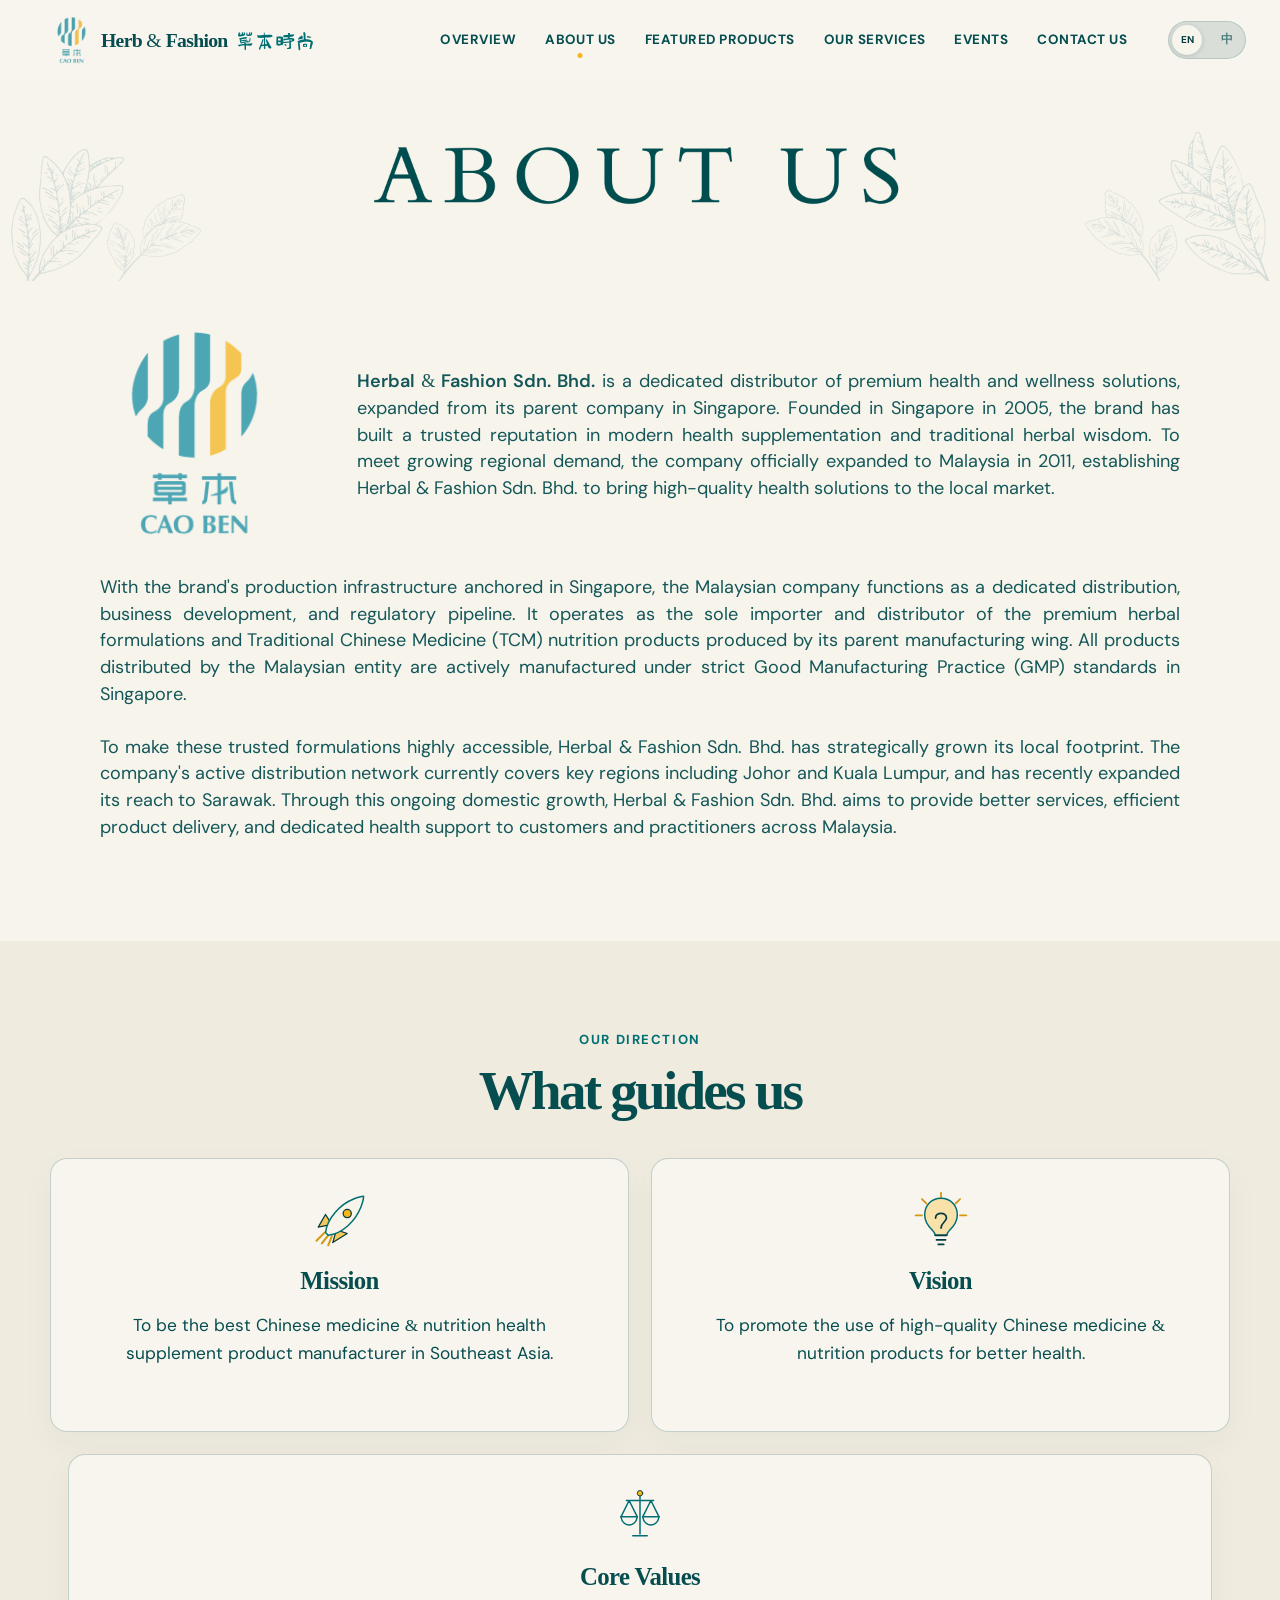
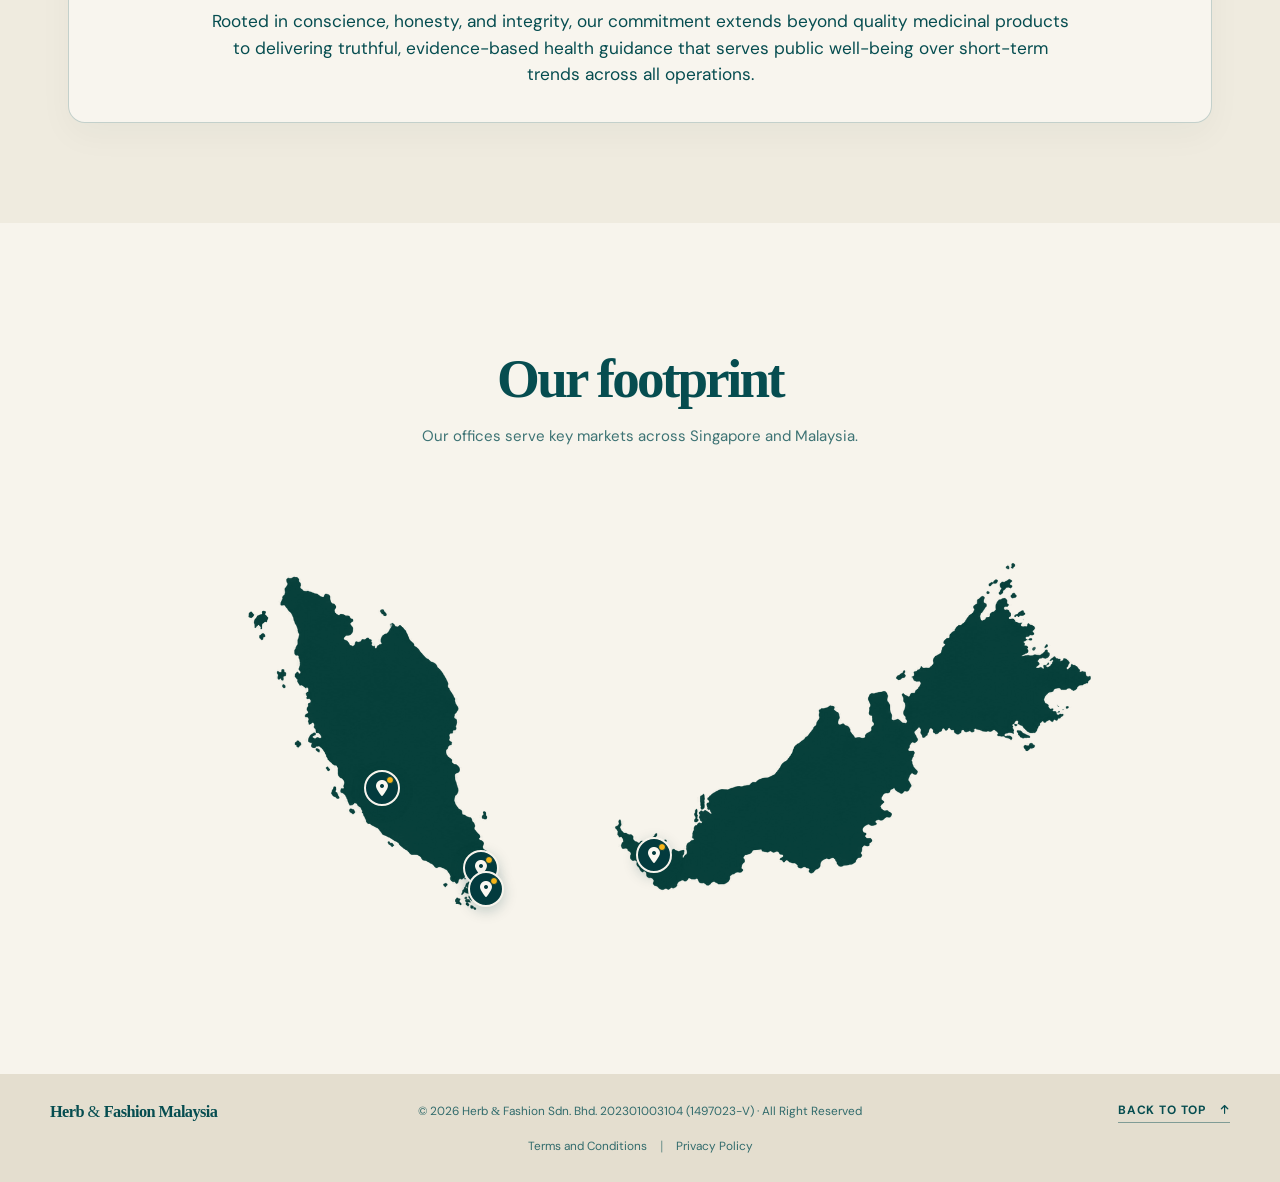
==== commit 62d28393: "optimise overall website" ====
--- a/about.html
+++ b/about.html
@@ -4,19 +4,22 @@
   <meta charset="UTF-8">
   <meta name="viewport" content="width=device-width, initial-scale=1">
   <meta name="description" content="Discover the roots, purpose and regional presence of Herb & Fashion Sdn. Bhd.">
-  <title>About Us | Herb &amp; Fashion</title>
+  <title>Herb and Fashion Malaysia Official Website</title>
+  <link rel="icon" type="image/png" href="images/company%20logo.png">
   <link rel="preconnect" href="https://fonts.googleapis.com">
   <link rel="preconnect" href="https://fonts.gstatic.com" crossorigin>
   <link href="https://fonts.googleapis.com/css2?family=DM+Sans:wght@400;500;600;700&family=Playfair+Display:ital,wght@0,600;0,700;1,600&display=swap" rel="stylesheet">
   <link rel="stylesheet" href="https://cdnjs.cloudflare.com/ajax/libs/font-awesome/6.7.2/css/all.min.css">
   <link rel="stylesheet" href="css/style.css">
+  <link rel="stylesheet" href="css/page-intro.css">
+  <script src="js/page-intro.js"></script>
 </head>
 <body id="top">
   <header class="site-header">
     <div class="container nav-wrap">
       <a class="brand" href="index.html" aria-label="Herb &amp; Fashion overview">
         <img class="brand-logo" src="images/company%20logo.png" alt="Cao Ben company logo">
-        <span class="brand-name">Herb <span class="plain-amp">&amp;</span> Fashion</span>
+        <span class="brand-name">Herb <span class="plain-amp">&amp;</span> Fashion<span class="brand-chinese" lang="zh-Hans">草本时尚</span></span>
       </a>
       <button class="menu-button" type="button" aria-controls="site-menu" aria-expanded="false">
         <span></span><span></span><span></span><span class="sr-only">Open menu</span>
@@ -163,10 +166,15 @@
 
   <footer class="site-footer">
     <div class="container footer-content">
-      <a class="footer-wordmark" href="index.html">Herb <span class="plain-amp">&amp;</span> Fashion</a>
-      <p>© 2026 Herb <span class="plain-amp">&amp;</span> Fashion Sdn. Bhd. 202301003104 (1497023-V)</p>
+      <a class="footer-wordmark" href="index.html">Herb <span class="plain-amp">&amp;</span> Fashion <span class="footer-country">Malaysia</span></a>
+      <p>© 2026 Herb <span class="plain-amp">&amp;</span> Fashion Sdn. Bhd. 202301003104 (1497023-V) · All Right Reserved</p>
       <a class="back-to-top" href="#top">Back to top <i class="fa-solid fa-arrow-up" aria-hidden="true"></i></a>
     </div>
+  <div class="container footer-legal-links" aria-label="Legal information">
+  <a href="documents/terms-and-conditions-en.pdf" data-legal-link data-pdf-en="documents/terms-and-conditions-en.pdf" data-pdf-zh="documents/terms-and-conditions-zh.pdf">Terms and Conditions</a>
+  <span class="footer-legal-divider" aria-hidden="true">|</span>
+  <a href="documents/privacy-policy-en.pdf" data-legal-link data-pdf-en="documents/privacy-policy-en.pdf" data-pdf-zh="documents/privacy-policy-zh.pdf">Privacy Policy</a>
+</div>
   </footer>
   <script src="js/script.js"></script>
 </body>
--- a/css/style.css
+++ b/css/style.css
@@ -34,8 +34,8 @@
 
 /* Navigation */
 .site-header { position: sticky; top: 0; z-index: 50; background: color-mix(in srgb, var(--paper) 93%, transparent); border-bottom: 1px solid transparent; backdrop-filter: blur(12px); transition: border-color .25s ease; }
-.site-header.is-scrolled { border-color: var(--line); }.nav-wrap { min-height: 80px; display: flex; align-items: center; justify-content: space-between; gap: 32px; }
-.brand { display: inline-flex; align-items: center; gap: 10px; min-width: max-content; }.brand-logo { width: 41px; height: 47px; object-fit: contain; mix-blend-mode: multiply; }.brand-name,.footer-wordmark { font-family: var(--font-display); font-size: 1.23rem; font-weight: 700; letter-spacing: -.035em; }
+.site-header.is-scrolled { border-color: var(--line); }.nav-wrap { min-height: 80px; display: flex; align-items: center; justify-content: space-between; gap: 32px; }.site-menu { flex-shrink: 0; }
+.brand { display: inline-flex; align-items: center; gap: 10px; min-width: max-content; }.brand-logo { width: 41px; height: 47px; object-fit: contain; mix-blend-mode: multiply; }.brand-name,.footer-wordmark { font-family: var(--font-display); font-size: 1.23rem; font-weight: 700; letter-spacing: -.035em; }.brand-name { white-space: nowrap; line-height: 1.05; }.brand-chinese { display: inline-block; margin-left: .38em; color: var(--teal); font-family: "Slidefu", "KaiTi", "STKaiti", "DFKai-SB", serif; font-size: 1em; font-weight: 400; letter-spacing: 0; vertical-align: baseline; }
 .plain-amp { color: inherit; font-family: "Times New Roman", Times, serif; font-style: normal; font-weight: 400; letter-spacing: 0; }
 .site-menu { display: flex; align-items: center; gap: 29px; margin-left: auto; font-size: .76rem; font-weight: 700; letter-spacing: .035em; text-transform: uppercase; }.site-menu a { position: relative; padding: 9px 0; }.site-menu a::after { content: ""; position: absolute; bottom: 2px; left: 50%; width: 5px; height: 5px; background: var(--ginkgo); border-radius: 50%; opacity: 0; transform: translate(-50%, 5px); transition: opacity .2s ease, transform .2s ease; }.site-menu a:hover::after,.site-menu a:focus-visible::after,.site-menu a.active::after { opacity: 1; transform: translate(-50%, 0); }.menu-button { display: none; border: 0; background: transparent; cursor: pointer; padding: 8px; }.menu-button span:not(.sr-only) { display: block; width: 24px; height: 1px; margin: 5px; background: var(--teal-ink); }
 
@@ -56,7 +56,7 @@
 @keyframes language-jelly-back { 0% { transform: translateX(40px) scaleX(1); border-radius: 50%; } 56% { transform: translateX(11px) scaleX(1.45); border-radius: 999px; } 78% { transform: translateX(-3px) scaleX(.83); border-radius: 50%; } 100% { transform: translateX(0) scaleX(1); border-radius: 50%; } }
 html[lang^="zh"] body { font-family: "Microsoft YaHei", "Noto Sans SC", var(--font-sans); }
 html[lang^="zh"] .language-toggle { background-color: #7eb9a7; }
-@media (min-width: 841px) and (max-width: 990px) {
+@media (min-width: 841px) and (max-width: 1160px) {
   .nav-wrap { min-height: 70px; }
   .menu-button { display: block; }
   .site-menu { position: absolute; top: 70px; left: 0; right: 0; display: none; align-items: stretch; flex-direction: column; gap: 0; padding: 12px 19px 18px; background: var(--paper); border-bottom: 1px solid var(--line); }
@@ -153,7 +153,7 @@
 .page-placeholder { min-height: calc(100svh - 145px); display: grid; place-items: center; padding: 90px 0; }.placeholder-card { width: min(660px,100%); padding: clamp(38px,8vw,82px); border-top: 1px solid var(--line-strong); border-bottom: 1px solid var(--line-strong); text-align: center; }.placeholder-card h1 { font-size: clamp(2.65rem,5.2vw,4.6rem); }.placeholder-card p:not(.eyebrow) { max-width: 470px; margin: 22px auto 30px; color: color-mix(in srgb, var(--teal-ink) 74%, var(--paper)); }
 
 @media (max-width: 840px) { .container { width: min(100% - 38px, 1180px); }.nav-wrap { min-height: 70px; }.menu-button { display: block; }.site-menu { position: absolute; top: 70px; left: 0; right: 0; display: none; align-items: stretch; flex-direction: column; gap: 0; padding: 12px 19px 18px; background: var(--paper); border-bottom: 1px solid var(--line); }.site-menu.is-open { display: flex; }.site-menu a { width: 100%; padding: 12px 0; }.site-menu a::after { top: 50%; bottom: auto; left: auto; right: 5px; transform: translateY(-50%); }.site-menu a:hover::after,.site-menu a:focus-visible::after,.site-menu a.active::after { transform: translateY(-50%); }.site-menu .language-toggle { align-self: flex-end; margin: 10px 0 2px; }.hero { min-height: 650px; }.hero-copy { width: min(620px, 80%); }.hero-media::after { background: linear-gradient(90deg, rgb(247 244 236 / .98) 0%, rgb(247 244 236 / .9) 49%, rgb(3 59 62 / .32) 100%); }.herb-astragalus { right: -3%; }.herb-angelica { right: 8%; }.services-layout { grid-template-columns: 1fr; gap: 55px; }.contact-layout { align-items: flex-start; flex-direction: column; }.section { padding: 88px 0; } }
-@media (max-width: 580px) { .container { width: min(100% - 32px, 1180px); }.brand-logo { width: 34px; height: 40px; }.brand-name { font-size: 1.08rem; }.hero { min-height: 610px; }.hero-content { align-items: end; padding: 70px 0 75px; }.hero-copy { width: 100%; }.hero h1 { font-size: clamp(3.15rem,15vw,4.65rem); }.hero-intro { max-width: 92%; font-size: .93rem; }.hero-media::after { background: linear-gradient(90deg, rgb(247 244 236 / .98), rgb(247 244 236 / .77) 62%, rgb(3 59 62 / .4)); }.herb-object { display: none; }.split-heading,.section-footer,.footer-content { align-items: flex-start; flex-direction: column; }.split-heading { gap: 20px; margin-bottom: 30px; }.category-grid { grid-template-columns: 1fr; }.category-card { min-height: 270px; }.category-card::after,.category-card .card-line,.category-card .category-content { opacity: 1; }.category-card .card-line { transform: scaleX(1); }.category-card .category-content { transform: translateY(0); }.section-footer { gap: 16px; }.service-item { grid-template-columns: 62px 1fr; gap: 13px; }.contact-side { min-width: 0; }.site-footer { padding: 28px 0; } }
+@media (max-width: 580px) { .container { width: min(100% - 32px, 1180px); }.brand-logo { width: 34px; height: 40px; }.brand-name { font-size: 1.08rem; }.nav-wrap { gap: 14px; }.hero { min-height: 610px; }.hero-content { align-items: end; padding: 70px 0 75px; }.hero-copy { width: 100%; }.hero h1 { font-size: clamp(3.15rem,15vw,4.65rem); }.hero-intro { max-width: 92%; font-size: .93rem; }.hero-media::after { background: linear-gradient(90deg, rgb(247 244 236 / .98), rgb(247 244 236 / .77) 62%, rgb(3 59 62 / .4)); }.herb-object { display: none; }.split-heading,.section-footer,.footer-content { align-items: flex-start; flex-direction: column; }.split-heading { gap: 20px; margin-bottom: 30px; }.category-grid { grid-template-columns: 1fr; }.category-card { min-height: 270px; }.category-card::after,.category-card .card-line,.category-card .category-content { opacity: 1; }.category-card .card-line { transform: scaleX(1); }.category-card .category-content { transform: translateY(0); }.section-footer { gap: 16px; }.service-item { grid-template-columns: 62px 1fr; gap: 13px; }.contact-side { min-width: 0; }.site-footer { padding: 28px 0; } }
 @media (prefers-reduced-motion: reduce) { *,*::before,*::after { scroll-behavior: auto !important; transition-duration: .01ms !important; animation-duration: .01ms !important; animation-iteration-count: 1 !important; } }
 
 /* Keep every displayed ampersand in a plain, regular sans-serif face, including small category labels. */
@@ -170,7 +170,7 @@
 .contact-preview .contact-layout { display: grid; grid-template-columns: minmax(0, .95fr) minmax(0, 1.45fr) minmax(155px, .72fr); align-items: start; gap: clamp(28px, 4.5vw, 66px); }
 .contact-company-logo { display: block; width: clamp(112px, 11vw, 145px); height: auto; margin: 0 0 21px; object-fit: contain; }
 .contact-preview p.contact-slogan { max-width: 350px; margin: 0 0 24px; color: var(--ink-on-dark); font-family: var(--font-display); font-size: clamp(1.05rem, 1.45vw, 1.28rem); line-height: 1.42; }
-html[lang^="zh"] .contact-preview p.contact-slogan { font-family: "Slidefu", "KaiTi", "STKaiti", "DFKai-SB", serif; font-size: 14pt; font-weight: 400; letter-spacing: normal; }
+html[lang^="zh"] .contact-preview p.contact-slogan { font-family: "Slidefu", "KaiTi", "STKaiti", "DFKai-SB", serif; font-size: 15.5pt; font-weight: 400; letter-spacing: normal; }
 .contact-details { display: grid; gap: 13px; }
 .contact-preview p.contact-detail { display: grid; grid-template-columns: 19px minmax(0, 1fr); align-items: start; gap: 10px; max-width: none; margin: 0; color: rgb(250 248 241 / .82); font-size: .84rem; line-height: 1.55; overflow-wrap: anywhere; }
 .contact-detail i { margin-top: 4px; color: var(--ginkgo); font-size: .8rem; }
@@ -469,3 +469,1362 @@
 @media (max-width: 580px) {
   html[lang^="zh"] .hero h1 { font-size: clamp(2.35rem, 12vw, 3.5rem); }
 }
+
+/* Featured product refinements: clear filters, consistent category colour, readable detail tables. */
+.product-category-filters .category-filter-button { font-size: .86rem; }
+.product-category-filters .plain-amp,
+.product-detail-copy > .eyebrow .plain-amp { font: inherit; letter-spacing: inherit; }
+.product-detail-copy > .eyebrow { margin-bottom: 12px; font-size: 1.04rem; font-weight: 700; }
+.product-sort-control label { font-size: .86rem; }
+.product-sort-control select { font-size: .86rem; }
+.product-card-info { justify-content: flex-start; gap: 10px; }
+.product-price { margin-top: auto; }
+.product-grid.is-list-view .product-card-info { justify-content: space-between; }
+.product-card[data-category="heart-circulation"] .product-media,
+.product-detail-media[data-category="heart-circulation"] { background: #d2e8df; }
+.product-card[data-category="bones-joints"] .product-media,
+.product-detail-media[data-category="bones-joints"] { background: #ecd5aa; }
+.product-card[data-category="sleep-stress"] .product-media,
+.product-detail-media[data-category="sleep-stress"] { background: #e1deed; }
+.product-card[data-category="daily-vitality"] .product-media,
+.product-detail-media[data-category="daily-vitality"] { background: #e6edc5; }
+.product-detail-chinese { font-size: 1.28rem; line-height: 1.5; }
+.product-detail-secondary-name[lang="en"] { color: color-mix(in srgb, var(--teal-ink) 80%, var(--paper)); font-size: 1.08rem; }
+.product-detail-license { display: block; margin: 12px 0 0; color: color-mix(in srgb, var(--teal-ink) 84%, var(--paper)); font-size: 1rem; font-weight: 700; line-height: 1.5; font-variant-numeric: tabular-nums; }
+.product-detail-price { margin-top: 10px; }
+.product-detail-section-title { font-size: 1.04rem; }
+.product-bilingual-en,
+.product-bilingual-zh { font-size: 1.06rem; line-height: 1.78; }
+.product-accordion > summary { font-size: 1rem; }
+.product-ingredients-content { overflow-x: auto; }
+.product-ingredients-table { width: 100%; border-collapse: collapse; table-layout: auto; color: inherit; font-size: 1rem; line-height: 1.55; }
+.product-ingredients-table caption { padding: 0 0 9px; color: var(--teal-ink); font-size: 1rem; font-weight: 700; text-align: left; }
+.product-ingredients-table th,
+.product-ingredients-table td { border: 1px solid color-mix(in srgb, var(--teal-ink) 55%, var(--line)); padding: 8px 10px; background: transparent; text-align: justify; text-justify: inter-word; vertical-align: top; overflow-wrap: anywhere; }
+.product-ingredients-table thead th { color: var(--teal-ink); font-weight: 700; }
+.product-ingredients-table th:first-child,
+.product-ingredients-table td.product-ingredient-number { width: 44px; text-align: center; }
+.product-ingredients-table th:last-child,
+.product-ingredients-table td.product-ingredient-amount { width: 82px; text-align: center; white-space: nowrap; font-variant-numeric: tabular-nums; }
+.product-ingredient-bilingual { display: flex; flex-direction: column; gap: 2px; }
+.product-ingredient-bilingual .product-bilingual-en,
+.product-ingredient-bilingual .product-bilingual-zh { margin: 0; font-size: inherit; line-height: 1.55; text-align: justify; text-justify: inter-word; }
+.product-ingredient-bilingual .product-bilingual-zh { color: color-mix(in srgb, var(--teal-ink) 74%, var(--paper)); }
+.product-card[data-product-id="long-mu-jiang-huang-plus"] .product-media img,
+.product-detail-media[data-product-id="long-mu-jiang-huang-plus"] img { transform: scale(.85); }
+.product-ingredients-table thead th { white-space: nowrap; text-align: center; }
+.product-ingredients-table th:first-child,
+.product-ingredients-table td.product-ingredient-number { width: 58px; min-width: 58px; white-space: nowrap; }
+
+@media (max-width: 720px) {
+  .product-grid.is-list-view .product-card-info { flex-direction: row; align-items: center; }
+}
+@media (max-width: 580px) {
+  .product-category-filters .category-filter-button { min-height: 44px; padding-inline: 8px; font-size: .79rem; white-space: normal; }
+  .product-sort-control label { font-size: .78rem; }
+  .product-sort-control select { font-size: .78rem; }
+  .product-detail-license { font-size: .96rem; }
+  .product-bilingual-en,
+  .product-bilingual-zh { font-size: 1rem; }
+  .product-ingredients-table { font-size: .94rem; }
+  .product-ingredients-table th,
+  .product-ingredients-table td { padding: 7px 6px; }
+  .product-ingredients-table th:first-child,
+  .product-ingredients-table td.product-ingredient-number { width: 44px; min-width: 44px; }
+  .product-ingredients-table th:first-child { width: 44px; min-width: 44px; }
+  .product-ingredients-table th:last-child,
+  .product-ingredients-table td.product-ingredient-amount { width: 60px; }
+}
+@media (max-width: 380px) {
+  .product-sort-control label { font-size: .74rem; }
+  .product-sort-control select { width: 134px; font-size: .74rem; }
+}
+
+.product-grid.is-list-view .product-price { margin-top: 0; }
+.product-ingredient-caption span { display: block; }
+.product-ingredient-caption .product-bilingual-zh { margin-top: 2px; color: color-mix(in srgb, var(--teal-ink) 74%, var(--paper)); }
+
+
+/* Keep long English product titles compact and evenly balanced. */
+.product-detail-copy h1[lang="en"] {
+  max-width: 100%;
+  font-size: clamp(1.75rem, 2.7vw, 2.55rem);
+  line-height: 1.16;
+  letter-spacing: -.02em;
+  text-wrap: balance;
+}
+@media (max-width: 720px) {
+  .product-detail-copy h1[lang="en"] {
+    font-size: clamp(1.35rem, 5.8vw, 2.15rem);
+    line-height: 1.2;
+    letter-spacing: -.025em;
+  }
+}
+
+/* Keep the English overview title on two balanced lines when space allows. */
+html[lang="en"] .hero-copy { width: min(810px, 75%); }
+html[lang="en"] .hero h1 {
+  font-size: clamp(1.75rem, 5.6vw, 4rem);
+  line-height: 1.02;
+  letter-spacing: -.045em;
+  text-wrap: balance;
+}
+@media (max-width: 580px) {
+  html[lang="en"] .hero-copy { width: 100%; }
+  html[lang="en"] .hero h1 {
+    font-size: clamp(1.3rem, 7.6vw, 2.7rem);
+    line-height: 1.04;
+    letter-spacing: -.04em;
+    text-wrap: balance;
+  }
+}
+
+
+/* Lock the English overview title to the requested two-line composition. */
+html[lang="en"] .hero-en-title-line { display: block; white-space: nowrap; }
+html[lang="en"] .hero-en-title-line + em { display: block; }
+@media (max-width: 580px) {
+  html[lang="en"] .hero h1 { font-size: clamp(1.25rem, 7.3vw, 2.6rem); }
+}
+
+
+/* Current service list: four precise preview titles and restrained hover motion. */
+.service-item { grid-template-columns: 78px minmax(0,1fr); min-height:112px; gap:20px; }
+.service-mark { width:68px; height:68px; color:var(--teal-ink); }
+.service-sticker { width:66px; height:66px; stroke-width:1.9; }
+.service-item h3 { font-size:clamp(1.13rem,1.65vw,1.34rem); line-height:1.26; }
+.certificate-paper,.regulatory-shield { fill:var(--paper); }
+.certificate-line { stroke:var(--line-strong); stroke-width:1.3; }
+.certificate-seal { fill:rgb(213 152 17 / 18%); stroke:var(--ginkgo-muted); }
+.certificate-check,.regulatory-check { fill:none; stroke:var(--teal); stroke-width:2.5; stroke-linecap:round; stroke-linejoin:round; stroke-dasharray:18; }
+.regulatory-check { stroke-width:3; stroke-dasharray:30; stroke-dashoffset:0; }
+.regulatory-spark,.marketing-handle,.marketing-wave { fill:none; stroke:var(--ginkgo-muted); stroke-width:2; stroke-linecap:round; }
+.marketing-megaphone { fill:var(--paper); stroke:currentColor; stroke-width:1.9; stroke-linejoin:round; }
+.marketing-dot { fill:var(--ginkgo); stroke:none; }
+.service-item:hover .regulatory-sticker,.service-item:focus-visible .regulatory-sticker { animation:small-nod 2.8s ease-in-out infinite; }
+.service-item:hover .marketing-sticker,.service-item:focus-visible .marketing-sticker { animation:small-sway 2.9s ease-in-out infinite; }
+.service-item:hover .certificate-check,.service-item:focus-visible .certificate-check { animation:check-draw 1.5s ease-in-out both; }
+.service-item:hover .marketing-wave,.service-item:focus-visible .marketing-wave { animation:wave-pulse 1.8s ease-in-out infinite; }
+@keyframes small-nod { 0%,100%{transform:translateY(0)}50%{transform:translateY(-2px) rotate(1deg)} }
+@keyframes small-sway { 0%,100%{transform:rotate(-1deg)}50%{transform:rotate(1.5deg)} }
+@keyframes check-draw { from{stroke-dashoffset:18}to{stroke-dashoffset:0} }
+@keyframes wave-pulse { 0%,100%{opacity:.45}50%{opacity:1} }
+
+/* Full Services: alternating Z layout, no cards, custom illustrated line-art. */
+.service-solutions-heading { max-width:900px; margin-bottom:clamp(34px,5vw,62px); }
+.service-feature-grid.service-capability-list { display:grid; grid-template-columns:1fr; gap:clamp(35px,5.5vw,74px); }
+.service-feature-card.service-capability-row { display:grid; grid-template-columns:minmax(0,1fr) minmax(300px,.92fr); grid-template-areas:"copy art"; align-items:center; gap:clamp(32px,6vw,88px); min-height:305px; padding:clamp(18px,2vw,28px) 0; border:0; border-bottom:1px solid var(--line); border-radius:0; background:transparent; box-shadow:none; transition:none; }
+.service-feature-card.service-capability-row:nth-child(even) { grid-template-areas:"art copy"; }
+.service-feature-card.service-capability-row:hover { transform:none; border-color:var(--line); box-shadow:none; }
+.service-capability-copy { grid-area:copy; max-width:580px; }
+.service-capability-copy h3 { max-width:590px; font-family:var(--font-display); font-size:clamp(1.75rem,3.15vw,2.65rem); letter-spacing:-.035em; line-height:1.16; }
+.service-capability-copy p { max-width:600px; margin-top:21px; font-size:clamp(.98rem,1.18vw,1.08rem); line-height:1.82; text-align:justify; text-justify:inter-word; }
+html[lang^="zh"] .service-capability-copy p { text-justify:inter-character; }
+.service-capability-art-wrap { grid-area:art; display:grid; place-items:center; min-width:0; }
+.service-art { display:block; width:min(100%,440px); height:auto; overflow:visible; color:var(--teal-ink); }
+.service-art .art-wash { fill:var(--paper-warm); }
+.service-art .art-ground { fill:none; stroke:rgb(6 77 80 / 30%); stroke-width:2; stroke-linecap:round; }
+.scope path { fill:var(--teal-mist); stroke:var(--teal-deep); stroke-width:4; }
+.scientist { transform-box:fill-box; transform-origin:70% 70%; animation:scientist-focus 5.2s ease-in-out infinite; }
+.sc-head,.person-head,.presenter-head { fill:#f2d7b8; stroke:var(--teal-deep); stroke-width:3.5; }
+.sc-goggles { fill:rgb(247 181 25 / 23%); stroke:var(--teal-deep); stroke-width:2.5; }
+.sc-hair,.person-hair,.presenter-hair { fill:#526562; stroke:var(--teal-deep); stroke-width:3; }
+.sc-neck { fill:#f2d7b8; stroke:var(--teal-deep); stroke-width:3; }
+.sc-goggles,.glasses { fill:rgb(247 181 25 / 23%); stroke:var(--teal-deep); stroke-width:3; }
+.sc-coat,.sc-arm,.person-body,.presenter-body { fill:#fffdf7; stroke:var(--teal-deep); stroke-width:3.5; }
+.sc-lapel,.person-detail,.shirt-line { fill:none; stroke:var(--teal); stroke-width:2.5; }
+.sc-hand { fill:#f2d7b8; stroke:var(--teal-deep); stroke-width:3; }
+.sample-vial { fill:#fffdf7; stroke:var(--teal-deep); stroke-width:2.5; }
+.vial-liquid { fill:rgb(0 111 115 / 32%); stroke:none; }
+@keyframes scientist-focus { 0%,100%{transform:translateY(0)}50%{transform:translateY(2px) rotate(.4deg)} }
+.scope path:last-child { stroke:var(--ginkgo-muted); animation:scope-glint 4.4s ease-in-out infinite; }
+@keyframes scope-glint { 0%,70%,100%{opacity:1}80%{opacity:.5} }
+.belt-frame { fill:#d7c8a8; stroke:var(--teal-deep); stroke-width:4; }
+.belt { fill:#c6ddd3; stroke:var(--teal-deep); stroke-width:3; }
+.belt-detail,.tripod { fill:none; stroke:var(--teal-deep); stroke-width:4; }
+.belt-running-line { fill:none; stroke:var(--teal-deep); stroke-width:3; stroke-dasharray:22 22; animation:belt-stripe 8s linear infinite; }
+@keyframes belt-stripe { 0%,22%{stroke-dashoffset:0}38%,57%{stroke-dashoffset:-44}73%,100%{stroke-dashoffset:-88} }
+.rollers circle { fill:var(--paper); stroke:var(--teal-deep); stroke-width:3; }
+.bottle-body { fill:#fffdf7; stroke:var(--teal-deep); stroke-width:3; }
+.bottle-cap { fill:var(--paper-deep); stroke:var(--teal-deep); stroke-width:2.5; }
+.bottle-label { fill:#e2efea; stroke:var(--teal); stroke-width:2; }
+.bottle-lines { fill:none; stroke:var(--teal); stroke-width:1.5; }
+.bottle-run { animation:belt-start-stop 8s linear infinite; }
+@keyframes belt-start-stop { 0%,22%{transform:translateX(0)}38%,57%{transform:translateX(-88px)}73%,100%{transform:translateX(-176px)} }
+.meeting-table { fill:none; stroke:var(--teal-deep); stroke-width:4; }
+.form > path:first-child { fill:#fffdf7; stroke:var(--teal-deep); stroke-width:2.5; }
+.form-lines { fill:none; stroke:rgb(6 77 80 / 38%); stroke-width:1.5; }
+.signature { fill:none; stroke:var(--ginkgo-muted); stroke-width:2.5; stroke-dasharray:70; stroke-dashoffset:70; animation:write-signature 6.4s ease-in-out infinite; }
+.signing-arm,.official-arm { fill:#e5f0eb; stroke:var(--teal-deep); stroke-width:3.5; transform-box:fill-box; transform-origin:10% 20%; animation:handshake-reach 6.4s ease-in-out infinite; }
+.official-hand { fill:#f2d7b8; stroke:var(--teal-deep); stroke-width:2.5; }
+.pen { fill:var(--ginkgo); stroke:var(--teal-deep); stroke-width:2; }
+.official-coat { fill:#d6e8e1; }
+.kkm-badge { fill:var(--paper); stroke:var(--ginkgo-muted); stroke-width:1.5; }
+.kkm-text { fill:var(--teal-deep); stroke:none; font:700 8px var(--font-sans); }
+.official-arm { animation-delay:.12s; }
+@keyframes write-signature { 0%,13%{stroke-dashoffset:70}39%,100%{stroke-dashoffset:0} }
+@keyframes handshake-reach { 0%,42%,100%{transform:translate(0,0)}56%,76%{transform:translate(4px,-5px) rotate(-2deg)} }
+.camera { animation:camera-record 4.5s ease-in-out infinite; transform-box:fill-box; transform-origin:center; }
+.camera-body { fill:#e5f0eb; stroke:var(--teal-deep); stroke-width:3.5; }
+.camera-top { fill:none; stroke:var(--teal-deep); stroke-width:4; }
+.lens { fill:#d1e8e3; stroke:var(--teal-deep); stroke-width:3; }
+.lens-core { fill:var(--teal); stroke:var(--paper); stroke-width:2; }
+.presenter-body { fill:#e5f0eb; }
+.shirt-line { stroke-width:2.5; }
+.held-product path:first-child { fill:#fffdf7; stroke:var(--teal-deep); stroke-width:2.5; }
+.held-product path:nth-child(2) { fill:var(--paper-deep); stroke:var(--teal-deep); stroke-width:2; }
+.held-product .label { fill:#d6e8e1; stroke:var(--teal); stroke-width:1.7; }
+.gesture { transform-box:fill-box; transform-origin:5% 15%; animation:speaker-gesture 4.5s ease-in-out infinite; }
+.gesture-hand { fill:#f2d7b8; stroke:var(--teal-deep); stroke-width:2.5; }
+.gesture > path:first-child { fill:#f2d7b8; stroke:var(--teal-deep); stroke-width:3; }
+.gesture-lines { fill:none; stroke:var(--ginkgo-muted); stroke-width:2.2; stroke-linecap:round; }
+.mouth { fill:none; stroke:var(--teal-deep); stroke-width:2.2; transform-box:fill-box; transform-origin:center; animation:speaking 1.1s ease-in-out infinite alternate; }
+@keyframes speaker-gesture { 0%,100%{transform:rotate(0)}35%,65%{transform:rotate(-5deg)} }
+@keyframes speaking { from{transform:scaleY(.65)}to{transform:scaleY(1.15)} }
+@keyframes camera-record { 0%,100%{transform:translateY(0)}50%{transform:translateY(-1.5px)} }
+@media(max-width:760px) {
+ .service-feature-card.service-capability-row,.service-feature-card.service-capability-row:nth-child(even) { grid-template-columns:minmax(0,1fr); grid-template-areas:"copy" "art"; gap:18px; min-height:0; padding:0 0 34px; }
+ .service-feature-grid.service-capability-list { gap:38px; }
+ .service-capability-copy { max-width:none; }
+ .service-capability-copy h3 { font-size:clamp(1.5rem,6vw,2rem); }
+ .service-capability-copy p { margin-top:13px; font-size:.97rem; line-height:1.75; }
+ .service-art { width:min(100%,390px); }
+ .service-item { grid-template-columns:62px minmax(0,1fr); gap:14px; min-height:92px; padding:15px 0; }
+ .service-mark { width:58px; height:58px; }
+ .service-sticker { width:54px; height:54px; }
+}
+@media(prefers-reduced-motion:reduce) { .service-item:hover .regulatory-sticker,.service-item:focus-visible .regulatory-sticker,.service-item:hover .marketing-sticker,.service-item:focus-visible .marketing-sticker,.service-item:hover .certificate-check,.service-item:focus-visible .certificate-check,.service-item:hover .marketing-wave,.service-item:focus-visible .marketing-wave,.service-art * { animation:none!important; } }
+
+
+/* Service heading spacing and one consistent ampersand face. */
+.services-preview #services-title { letter-spacing:.015em; word-spacing:.09em; }
+.services-preview .service-item h3 { font-size:clamp(1.02rem,1.38vw,1.2rem); letter-spacing:.018em; word-spacing:.055em; line-height:1.35; }
+.services-preview .service-item .plain-amp,.service-capability-copy .plain-amp { font-family:inherit; font-size:inherit; font-weight:inherit; font-style:normal; letter-spacing:inherit; }
+html[lang^="zh"] .services-preview #services-title { letter-spacing:.12em; }
+.service-capability-copy h3 { font-size:clamp(1.55rem,2.85vw,2.35rem); letter-spacing:.012em; word-spacing:.055em; line-height:1.24; }
+
+/* Match the requested minimalist black-outline line-art reference style. */
+.service-art { color:#111; }
+.service-art path,.service-art rect,.service-art circle { fill:none; stroke:#111; stroke-width:5.5; stroke-linecap:round; stroke-linejoin:round; }
+.service-art .art-floor { stroke-width:3; }
+.service-art .microscope-eye-line { stroke-width:4; }
+.service-art .sample-table { stroke-width:5; }
+.service-art .sample-vial { fill:#fff; }
+.scientist-person { transform-box:fill-box; transform-origin:65% 45%; animation:scientist-look 3.8s ease-in-out infinite; }
+@keyframes scientist-look { 0%,100% { transform:translate(0,0) rotate(0); } 48%,65% { transform:translate(2px,2px) rotate(1deg); } }
+
+.service-art--conveyor .bottle-white,.service-art--marketing .held-bottle-white { fill:#fff; }
+.service-art--conveyor .bottle-label,.service-art--marketing .held-label { fill:#d7eee7; stroke:#111; }
+.service-art--conveyor .bottle-belt-frame { fill:#fff; }
+.service-art--conveyor .bottle-belt { fill:#fff; }
+.service-art--conveyor .bottle-belt-rollers circle { fill:#fff; }
+.service-art--conveyor .moving-supplements { animation:conveyor-pause-go 8s linear infinite; }
+@keyframes conveyor-pause-go { 0%,22% { transform:translateX(0); } 38%,57% { transform:translateX(-104px); } 73%,100% { transform:translateX(-208px); } }
+
+.service-art--agreement .paper-one { fill:#fff; }
+.service-art--agreement .paper-lines { stroke-width:2; }
+.service-art--agreement .handshake { transform-box:fill-box; transform-origin:center; animation:handshake-gentle 2.3s ease-in-out infinite; }
+@keyframes handshake-gentle { 0%,100% { transform:translateY(0); } 50% { transform:translateY(2px); } }
+
+.service-art--marketing .held-supplement { transform:translateY(0); }
+.service-art--marketing .talking-hand { transform-box:fill-box; transform-origin:10% 80%; animation:supplement-explain 2.8s ease-in-out infinite; }
+@keyframes supplement-explain { 0%,100% { transform:rotate(0); } 50% { transform:rotate(-7deg) translateY(-2px); } }
+.service-art--marketing .talk-lines { stroke-width:3; }
+
+@media (prefers-reduced-motion:reduce) {
+ .scientist-person,.service-art--conveyor .moving-supplements,.service-art--agreement .handshake,.service-art--marketing .talking-hand { animation:none!important; }
+}
+
+.certificate-seal-mark { fill:none; stroke:var(--teal); stroke-width:2.5; stroke-linecap:round; }
+.service-item:hover .certificate-sticker,.service-item:focus-visible .certificate-sticker { animation:certificate-float 2.8s ease-in-out infinite; }
+@keyframes certificate-float { 0%,100% { transform:translateY(0) rotate(0); } 50% { transform:translateY(-2px) rotate(-1deg); } }
+@media (prefers-reduced-motion:reduce) { .service-item:hover .certificate-sticker,.service-item:focus-visible .certificate-sticker { animation:none!important; } }
+
+.service-art .scientist-goggles { fill:none; stroke:#111; stroke-width:4; }
+.service-art--conveyor .bottle-belt-motion { fill:none; stroke:#111; stroke-width:3; stroke-dasharray:26 26; animation:conveyor-belt-run 8s linear infinite; }
+@keyframes conveyor-belt-run { 0%,22% { stroke-dashoffset:0; } 38%,57% { stroke-dashoffset:-26; } 73%,100% { stroke-dashoffset:-52; } }
+@media (prefers-reduced-motion:reduce) { .service-art--conveyor .bottle-belt-motion { animation:none!important; } }
+
+
+/* Use Times New Roman for every visible ampersand site-wide. */
+.ampersand-times,.plain-amp { font-family:"Times New Roman",Times,serif!important; font-style:normal; }
+
+
+/* Final artwork pass: follow the supplied reference icon silhouettes closely. */
+.service-art { width:min(100%,350px); background:#fff; border-radius:0; }
+.service-art path,.service-art rect,.service-art circle { fill:none; stroke:#111; stroke-width:5.5; stroke-linecap:round; stroke-linejoin:round; }
+.service-art .icon-white { fill:#fff; }
+.service-art .goggles { fill:none; stroke:#111; stroke-width:4.5; }
+.service-art .conveyor-frame,.service-art .conveyor-belt { fill:#fff; }
+.service-art .belt-rollers circle { fill:#fff; }
+.service-art .meeting-table,.service-art .table-front { fill:#fff; }
+.service-art .document-paper { fill:#fff; }
+.service-art .document-lines { fill:none; stroke-width:2.5; }
+.service-art .moving-supplements { animation:reference-conveyor-stop 8s linear infinite; }
+@keyframes reference-conveyor-stop { 0%,22% { transform:translateX(0); } 38%,57% { transform:translateX(-106px); } 73%,100% { transform:translateX(-212px); } }
+.service-art--scientist .scientist-person { transform-box:fill-box; transform-origin:75% 55%; animation:reference-look 4s ease-in-out infinite; }
+@keyframes reference-look { 0%,100% { transform:translate(0,0); } 48%,67% { transform:translate(2px,2px); } }
+.service-art--agreement .handshake { transform-box:fill-box; transform-origin:center; animation:reference-shake 2.6s ease-in-out infinite; }
+@keyframes reference-shake { 0%,100% { transform:translateY(0); } 50% { transform:translateY(2px); } }
+.service-art--marketing .talking-hand { transform-box:fill-box; transform-origin:10% 80%; animation:reference-gesture 3s ease-in-out infinite; }
+@keyframes reference-gesture { 0%,100% { transform:rotate(0); } 50% { transform:rotate(-5deg); } }
+@media(max-width:760px) { .service-art { width:min(100%,310px); } }
+@media(prefers-reduced-motion:reduce) { .service-art--scientist .scientist-person,.service-art--conveyor .moving-supplements,.service-art--agreement .handshake,.service-art--marketing .talking-hand { animation:none!important; } }
+
+/* Use the supplied reference artwork on the Services page; keep the illustrations compact. */
+.services-page .service-capability-art-wrap { min-height:0; }
+.services-page .service-art {
+  position:relative;
+  display:block;
+  width:min(100%,310px);
+  height:auto;
+  aspect-ratio:1.2;
+  overflow:hidden;
+  background:#fff;
+  color:#111;
+}
+.services-page .service-art img { position:absolute; display:block; object-fit:contain; max-width:none; }
+.services-page .service-art--scientist { aspect-ratio:1.24; }
+.services-page .reference-microscope { left:2%; bottom:3%; width:53%; height:91%; }
+.services-page .service-art--scientist .scientist-person {
+  right:6%; bottom:12%; width:27%; height:51%;
+  transform:scaleX(-1); transform-origin:50% 85%;
+  animation:reference-scientist-focus 4.2s ease-in-out infinite;
+}
+@keyframes reference-scientist-focus {
+  0%,100% { transform:scaleX(-1) translate(0,0); }
+  48%,66% { transform:scaleX(-1) translate(-2px,2px); }
+}
+.services-page .service-art--conveyor { aspect-ratio:1; }
+.services-page .conveyor-machine { inset:0; width:100%; height:100%; }
+.services-page .bottle-track-window { position:absolute; left:8%; top:27%; width:84%; height:27%; overflow:hidden; }
+.services-page .moving-supplements { position:absolute; inset:0 auto 0 0; display:flex; width:200%; height:100%; animation:reference-bottles-stop 9s linear infinite; }
+.services-page .moving-supplements img { position:relative; inset:auto; flex:0 0 12.5%; width:12.5%; height:100%; padding:0 9px; object-fit:contain; }
+@keyframes reference-bottles-stop {
+  0%,17% { transform:translateX(0); }
+  24%,38% { transform:translateX(-12.5%); }
+  45%,59% { transform:translateX(-25%); }
+  66%,80% { transform:translateX(-37.5%); }
+  87%,100% { transform:translateX(-50%); }
+}
+.services-page .service-art--agreement { width:min(100%,260px); aspect-ratio:257/306; }
+.services-page .handshake-scene { inset:0; width:100%; height:100%; animation:reference-handshake 3s ease-in-out infinite; }
+@keyframes reference-handshake { 0%,100% { transform:translateY(0); } 50% { transform:translateY(-2px); } }
+.services-page .service-art--marketing { aspect-ratio:1.22; }
+.services-page .reference-camera { left:1%; bottom:2%; width:47%; height:94%; }
+.services-page .service-art--marketing .presenter-person { right:13%; bottom:8%; width:25%; height:57%; transform-origin:50% 86%; animation:reference-presenter 3.4s ease-in-out infinite; }
+.services-page .presenter-bottle { right:3%; top:32%; width:15%; height:28%; transform-origin:50% 80%; animation:reference-product-gesture 3.4s ease-in-out infinite; }
+@keyframes reference-presenter { 0%,100% { transform:translate(0,0) rotate(0); } 48%,66% { transform:translate(1px,-1px) rotate(-1deg); } }
+@keyframes reference-product-gesture { 0%,100% { transform:rotate(0); } 48%,66% { transform:rotate(-2deg) translateY(-1px); } }
+@media(max-width:760px) {
+  .services-page .service-art { width:min(100%,270px); }
+  .services-page .service-art--agreement { width:min(100%,235px); }
+}
+@media(prefers-reduced-motion:reduce) {
+  .services-page .service-art img,.services-page .moving-supplements { animation:none!important; }
+}
+
+/* Supplied certificate art and slightly smaller service preview stickers. */
+.services-preview .service-mark { width:58px; height:58px; }
+.services-preview .service-sticker { width:50px; height:50px; }
+.services-preview .reference-sticker { display:block; object-fit:contain; }
+.services-preview .certificate-sticker { animation:certificate-float 2.8s ease-in-out infinite; }
+@media(max-width:760px) { .services-preview .service-sticker { width:46px; height:46px; } }
+
+@media(prefers-reduced-motion:reduce) { .services-preview .certificate-sticker { animation:none!important; } }
+
+/* Why Choose Us: four rounded cards with the compact Overview service stickers. */
+.service-feature-grid.service-capability-list {
+  display:grid;
+  grid-template-columns:repeat(2,minmax(0,1fr));
+  gap:clamp(18px,2.2vw,28px);
+}
+.service-feature-card.service-capability-card {
+  display:block;
+  min-height:0;
+  padding:clamp(24px,2.8vw,36px);
+  border:1px solid var(--line);
+  border-radius:26px;
+  background:var(--paper-warm);
+  box-shadow:0 3px 12px rgb(14 64 62 / 4%);
+  transition:transform .3s ease,border-color .3s ease,box-shadow .3s ease;
+}
+.service-feature-card.service-capability-card:hover {
+  transform:translateY(-2px);
+  border-color:var(--line-strong);
+  box-shadow:0 9px 22px rgb(14 64 62 / 8%);
+}
+.service-capability-copy { max-width:none; }
+.service-capability-card-head {
+  display:grid;
+  grid-template-columns:62px minmax(0,1fr);
+  align-items:center;
+  gap:18px;
+  margin:0 0 16px;
+}
+.service-capability-sticker {
+  width:58px;
+  height:58px;
+  display:grid;
+  place-items:center;
+  flex:none;
+}
+.service-capability-sticker .service-sticker {
+  display:block;
+  width:54px;
+  height:54px;
+  overflow:visible;
+}
+.service-capability-sticker img.service-sticker { object-fit:contain; }
+.service-capability-copy h3 {
+  max-width:none;
+  margin:0;
+  color:var(--teal-ink);
+  font-family:var(--font-display);
+  font-size:clamp(1.22rem,1.65vw,1.52rem);
+  font-weight:600;
+  line-height:1.38;
+  letter-spacing:.012em;
+  word-spacing:.035em;
+}
+.service-capability-copy p {
+  max-width:none;
+  margin:0;
+  color:var(--teal-ink);
+  font-size:clamp(.98rem,1.08vw,1.06rem);
+  line-height:1.78;
+  text-align:justify;
+  text-justify:inter-word;
+}
+html[lang^="zh"] .service-capability-copy p { text-justify:inter-character; }
+.service-capability-card:hover .flask-sticker,.service-capability-card:focus-within .flask-sticker { animation:capability-flask-rock 2.8s ease-in-out infinite; }
+.service-capability-card:hover .certificate-sticker,.service-capability-card:focus-within .certificate-sticker { animation:capability-sticker-float 2.8s ease-in-out infinite; }
+.service-capability-card:hover .regulatory-sticker,.service-capability-card:focus-within .regulatory-sticker { animation:capability-sticker-nod 2.8s ease-in-out infinite; }
+.service-capability-card:hover .marketing-sticker,.service-capability-card:focus-within .marketing-sticker { animation:capability-sticker-sway 3s ease-in-out infinite; }
+@keyframes capability-flask-rock { 0%,100%{transform:rotate(-1deg)}50%{transform:rotate(1deg)} }
+@keyframes capability-sticker-float { 0%,100%{transform:translateY(0)}50%{transform:translateY(-2px)} }
+@keyframes capability-sticker-nod { 0%,100%{transform:translateY(0) rotate(0)}50%{transform:translateY(-1px) rotate(1deg)} }
+@keyframes capability-sticker-sway { 0%,100%{transform:rotate(-1deg)}50%{transform:rotate(1deg)} }
+@media(max-width:900px) {
+  .service-feature-grid.service-capability-list { grid-template-columns:1fr; gap:18px; }
+  .service-feature-card.service-capability-card { padding:24px; border-radius:22px; }
+  .service-capability-copy h3 { font-size:clamp(1.2rem,3.2vw,1.48rem); }
+  .service-capability-copy p { font-size:1rem; }
+}
+@media(max-width:480px) {
+  .service-feature-card.service-capability-card { padding:21px 19px; border-radius:20px; }
+  .service-capability-card-head { grid-template-columns:54px minmax(0,1fr); gap:14px; }
+  .service-capability-sticker { width:52px; height:52px; }
+  .service-capability-sticker .service-sticker { width:48px; height:48px; }
+  .service-capability-copy h3 { font-size:1.18rem; line-height:1.36; }
+  .service-capability-copy p { font-size:.96rem; line-height:1.72; }
+}
+@media(prefers-reduced-motion:reduce) {
+  .service-feature-card.service-capability-card,.service-capability-card .capability-sticker { transition:none!important; animation:none!important; }
+}
+
+/* Add the requested pale teal circular backplates behind the four stickers. */
+.service-capability-card-head { grid-template-columns:80px minmax(0,1fr); }
+.service-capability-sticker {
+  width:80px;
+  height:80px;
+  border-radius:50%;
+  background:var(--teal-mist);
+}
+.service-capability-sticker .service-sticker { width:50px; height:50px; }
+@media(max-width:480px) {
+  .service-capability-card-head { grid-template-columns:66px minmax(0,1fr); }
+  .service-capability-sticker { width:66px; height:66px; }
+  .service-capability-sticker .service-sticker { width:43px; height:43px; }
+}
+
+
+/* Certificate/check sticker inspired by the supplied document icon. */
+.check-doc-back,.check-doc-paper,.check-doc-fold,.check-doc-lines { fill:none; stroke:#111; stroke-width:3; stroke-linecap:round; stroke-linejoin:round; }
+.check-doc-paper { fill:var(--paper); }
+.check-doc-seal { fill:var(--teal-mist); stroke:var(--teal); stroke-width:3; }
+.check-doc-check { fill:none; stroke:var(--teal); stroke-width:3.5; stroke-linecap:round; stroke-linejoin:round; }
+.check-doc-stamp { fill:var(--paper); stroke:#111; stroke-width:2.4; stroke-linecap:round; stroke-linejoin:round; }
+.check-doc-stamp-detail { fill:none; stroke:#111; stroke-width:1.6; stroke-linecap:round; }
+
+
+/* Service impact dashboard: match image and number heights and fade images in gently. */
+.service-metric-visual-frame { height:92px; display:grid; place-items:center; }
+.service-metric-number-frame .service-metric-value { margin:0; }
+.service-metric-visual { display:block; width:auto; height:auto; object-fit:contain; }
+.service-metric-visual-capsules { max-width:min(210px,100%); max-height:82px; }
+.service-metric-visual-awards { max-width:min(235px,100%); max-height:78px; }
+.service-metric-image .service-metric-label { max-width:320px; }
+.service-metric-image .service-metric-visual { animation:service-metric-fade-in 1.35s ease-out both; }
+.service-metric-image:last-child .service-metric-visual { animation-delay:.18s; }
+@keyframes service-metric-fade-in { from{opacity:0;transform:translateY(7px)} to{opacity:1;transform:translateY(0)} }
+@media(max-width:680px) {
+  .service-metric-visual-frame { height:88px; }
+  .service-metric-visual-capsules { max-width:190px; max-height:76px; }
+  .service-metric-visual-awards { max-width:220px; max-height:70px; }
+}
+@media(prefers-reduced-motion:reduce) { .service-metric-image .service-metric-visual { animation:none!important; } }
+
+/* Small award-source note and a modest size increase for the dashboard images. */
+.service-metric-note { max-width:320px; margin:5px auto 0; color:var(--teal-ink); font-size:.74rem; font-weight:500; letter-spacing:.015em; line-height:1.5; text-transform:none; }
+.service-metric-visual-capsules { max-width:min(230px,100%); max-height:90px; }
+.service-metric-visual-awards { max-width:min(260px,100%); max-height:86px; }
+@media(max-width:680px) {
+  .service-metric-visual-capsules { max-width:205px; max-height:84px; }
+  .service-metric-visual-awards { max-width:240px; max-height:78px; }
+  .service-metric-note { font-size:.72rem; }
+}
+
+/* Slightly stronger hierarchy for the service dashboard labels and key figures. */
+.service-metric-visual-frame { height:98px; }
+.service-metric-label { font-size:.9rem; }
+.service-metric-number-frame .service-metric-value { font-size:clamp(2.85rem,5.45vw,4.65rem); }
+.service-metric-visual-capsules { max-width:min(245px,100%); max-height:95px; }
+.service-metric-visual-awards { max-width:min(275px,100%); max-height:92px; }
+@media(max-width:680px) {
+  .service-metric-visual-frame { height:94px; }
+  .service-metric-label { font-size:.88rem; }
+  .service-metric-number-frame .service-metric-value { font-size:clamp(2.8rem,10.5vw,3.55rem); }
+  .service-metric-visual-capsules { max-width:215px; max-height:88px; }
+  .service-metric-visual-awards { max-width:255px; max-height:84px; }
+}
+
+/* Shared brand and typography refinements requested across standalone pages. */
+.footer-country { font: inherit; letter-spacing: inherit; }
+.about-story .story-paragraph,.about-story .story-paragraph-lead { font-size: clamp(1.03rem, 1.5vw, 1.13rem); }
+.about-section-heading .eyebrow { font-size: .82rem; letter-spacing: .12em; }
+.purpose-card h3 { font-size: 1.55rem; }
+.purpose-card p { font-size: 1.08rem; }
+.product-category-filters .category-filter-button { font-size: .92rem; }
+.service-solutions-heading > .eyebrow { font-size: .82rem; }
+.service-metric-visual-frame { height: 108px; }
+.service-metric-visual-capsules { max-width: min(265px,100%); max-height: 104px; }
+.service-metric-visual-awards { max-width: min(295px,100%); max-height: 100px; }
+@media (max-width: 580px) {
+  .about-story .story-paragraph,.about-story .story-paragraph-lead { font-size: .96rem; }
+  .purpose-card h3 { font-size: 1.48rem; }
+  .purpose-card p { font-size: 1rem; }
+  .product-category-filters .category-filter-button { font-size: .84rem; }
+}
+@media (max-width: 680px) {
+  .service-metric-visual-frame { height: 102px; }
+  .service-metric-visual-capsules { max-width: 230px; max-height: 94px; }
+  .service-metric-visual-awards { max-width: 275px; max-height: 90px; }
+}
+/* Our Partners logo rail: five consistent slots with an accessible, seamless autoplay loop. */
+.services-page .service-solutions { padding-bottom: clamp(38px, 4.5vw, 58px); }
+.partners-section { padding: clamp(42px, 5vw, 64px) 0; background: var(--paper-warm); }
+.partners-heading { margin: 0 0 clamp(25px, 4vw, 42px); text-align: center; }
+.partners-heading h2 { margin: 0; color: var(--teal-ink); font-family: var(--font-display); font-size: clamp(2rem, 3.5vw, 3rem); font-weight: 600; letter-spacing: -.035em; line-height: 1.15; }
+.partner-viewport { --partner-gap: clamp(8px, 1.8vw, 22px); display: block; width: 100%; height: clamp(160px, 16vw, 220px); overflow: hidden; }
+.partner-track { display: flex; align-items: center; width: 100%; height: 100%; gap: var(--partner-gap); transform: translate3d(0,0,0); transition: transform 1.15s cubic-bezier(.22,.61,.36,1); will-change: transform; }
+.partner-item { display: grid; flex: 0 0 var(--partner-slide-width, 20%); min-width: 0; height: 100%; place-items: center; }
+.partner-item img { display: block; width: 100%; height: 100%; max-height: 158px; box-sizing: border-box; padding: 14px; object-fit: contain; }
+@media (max-width: 580px) { .partners-section { padding: 48px 0 54px; }.partners-heading { margin-bottom: 24px; }.partner-viewport { height: 142px; }.partner-item img { max-height: 112px; padding: 8px; } }
+/* Contact and footer: soft neutral surfaces with clear brand-color contrast. */
+.contact-preview {
+  background: var(--paper-warm);
+  color: var(--teal-ink);
+}
+.contact-preview .eyebrow,
+.contact-preview .contact-column-title,
+.contact-preview .social-label { color: var(--teal); }
+.contact-preview p:not(.eyebrow),
+.contact-preview p.contact-detail,
+.contact-preview .office-entry address { color: color-mix(in srgb, var(--teal-ink) 86%, var(--paper)); }
+.contact-preview p.contact-slogan,
+.contact-preview .office-entry h4 { color: var(--teal-ink); }
+.contact-preview .contact-detail i,
+.contact-preview .office-entry h4 i { color: var(--teal); }
+.contact-preview .social-button,
+.contact-preview .social-icon-link {
+  border-color: var(--line-strong);
+  color: var(--teal-ink);
+}
+.contact-preview .social-button.is-unavailable { color: color-mix(in srgb, var(--teal-ink) 58%, var(--paper)); }
+.contact-preview .coming-soon { color: color-mix(in srgb, var(--teal-ink) 64%, var(--paper)); }
+.contact-preview a.social-button:hover,
+.contact-preview a.social-button:focus-visible,
+.contact-preview a.social-icon-link:hover,
+.contact-preview a.social-icon-link:focus-visible {
+  border-color: var(--teal-ink);
+  background: var(--teal-ink);
+  color: var(--paper);
+}
+.site-footer {
+  background: var(--paper-deep);
+  color: color-mix(in srgb, var(--teal-ink) 82%, var(--paper));
+}
+.site-footer .footer-wordmark,
+.site-footer .back-to-top { color: var(--teal-ink); }
+.site-footer .footer-content > a:last-child { border-bottom-color: var(--line-strong); }
+/* 2026-10-29 requested typography, product detail spacing, and service image refinements. */
+.site-menu { font-size: .84rem; }
+html[lang^="zh"] .site-menu { font-size: 1rem; }
+html[lang^="zh"] .site-menu a[href="services.html"] { font-size: inherit; }
+@media (max-width: 990px) {
+  html[lang^="zh"] .site-menu { font-size: 1.04rem; }
+}
+html[lang^="zh"] .products-preview .split-heading > p {
+  font-size: 1.04rem;
+  line-height: 1.7;
+  text-align: justify;
+  text-justify: inter-character;
+}
+html[lang^="zh"] .services-preview .service-item h3 {
+  font-size: clamp(1.1rem, 1.5vw, 1.28rem);
+  letter-spacing: .06em;
+  word-spacing: .08em;
+  line-height: 1.45;
+}
+html[lang^="zh"] .contact-preview p.contact-slogan { font-size: 17pt; }
+.contact-preview .contact-column-title { font-size: .78rem; }
+html[lang^="zh"] .contact-preview .contact-column-title { font-size: .86rem; }
+.product-detail-back { font-size: .92rem; }
+html[lang^="zh"] .product-detail-copy > .product-detail-chinese,
+html[lang^="zh"] .product-detail-copy > .product-detail-license { margin-top: 16px; }
+html[lang^="zh"] .product-detail-copy > .product-detail-price {
+  margin: 16px 0;
+}
+html[lang^="zh"] .product-detail-copy > .product-detail-function { margin-top: 16px; }
+.service-metric-visual-awards { max-width: min(325px, 100%); max-height: 106px; }
+@media (max-width: 680px) {
+  html[lang^="zh"] .services-preview .service-item h3 {
+    font-size: 1.12rem;
+    letter-spacing: .045em;
+    word-spacing: .06em;
+  }
+  .service-metric-visual-awards { max-width: min(285px, 100%); max-height: 95px; }
+}
+
+/* Nudge the full desktop navigation toward the available right-side space. */
+@media (min-width: 1100px) { .nav-wrap > .site-menu { transform: translateX(16px); } }
+/* Contact surface: shader canvas sits behind the unchanged foreground content. */
+.contact-preview {
+  position: relative;
+  isolation: isolate;
+  background: linear-gradient(180deg, #EFEBDF 0%, #F7F4EC 20%, #F7F4EC 76%, #E4DECF 100%);
+}
+.contact-preview > .contact-mint-shader {
+  display: block;
+  position: absolute;
+  z-index: 0;
+  inset: 0;
+  width: 100%;
+  height: 100%;
+  pointer-events: none;
+  contain: strict;
+}
+.contact-preview > .container { position: relative; z-index: 1; }
+@media (min-width: 841px) {
+  .contact-preview .contact-layout {
+    grid-template-columns: minmax(190px, .9fr) minmax(310px, 1.5fr) minmax(220px, .92fr);
+    gap: clamp(26px, 3vw, 44px);
+  }
+}
+.contact-social { min-width: 0; }
+.contact-resource-links { display: grid; justify-items: start; gap: 15px; margin-top: 22px; }
+.contact-resource-link { display: inline-flex; width: fit-content; align-items: center; gap: 9px; margin: 0; color: var(--teal); line-height: 1.25; transition: color .24s ease, transform .24s ease; }
+.contact-resource-link:hover, .contact-resource-link:focus-visible { color: var(--teal); transform: translateX(3px); }
+.contact-resource-link:focus-visible { outline: 2px solid var(--ginkgo-muted); outline-offset: 4px; }
+.contact-resource-plus { display: inline-grid; width: 14px; flex: 0 0 14px; place-items: center; color: currentColor; font-size: .95rem; font-weight: 500; line-height: 1; }
+.resource-label-zh { display: none; }
+html[lang^="zh"] .resource-label-en { display: none; }
+html[lang^="zh"] .resource-label-zh { display: inline; }
+.social-icons { flex-wrap: nowrap; gap: 8px; }
+.social-icon-link {
+  width: 36px; height: 36px; flex: 0 0 36px; padding: 0;
+  border: 0; border-radius: 0; background: transparent; color: var(--teal-ink);
+}
+.social-icon-link img { width: 100%; height: 100%; object-fit: contain; }
+.social-icon-link--shopee img { mix-blend-mode: multiply; }
+.social-icon-link.is-unavailable { border: 0; background: transparent; opacity: .55; }
+a.social-icon-link:hover, a.social-icon-link:focus-visible {
+  border: 0; background: transparent; color: var(--teal-ink); transform: translateY(-2px);
+}
+.enquiry-form {
+  display: grid; gap: 10px; margin-top: 28px; padding-top: 22px;
+  border-top: 1px solid var(--line-strong);
+}
+.enquiry-form-title {
+  margin: 0 0 2px; color: var(--teal-ink); font: 600 1.2rem/1.25 var(--font-display);
+  letter-spacing: .015em;
+}
+.enquiry-field { display: grid; gap: 5px; min-width: 0; }
+.enquiry-field label { color: var(--teal-ink); font-size: .73rem; font-weight: 600; letter-spacing: .025em; }
+.enquiry-field input, .enquiry-field textarea {
+  width: 100%; min-width: 0; border: 1px solid var(--line-strong); border-radius: 5px;
+  padding: 9px 10px; background: rgb(247 244 236 / 72%); color: var(--teal-ink);
+  font: 400 .8rem/1.5 var(--font-sans);
+}
+.enquiry-field textarea { min-height: 88px; resize: vertical; }
+.enquiry-field input:focus-visible, .enquiry-field textarea:focus-visible {
+  outline: 2px solid var(--teal); outline-offset: 2px; border-color: var(--teal);
+}
+.enquiry-submit {
+  justify-self: start; min-height: 40px; margin-top: 2px; padding: 9px 16px;
+  border: 1px solid var(--teal-deep); border-radius: 3px; background: var(--teal-deep);
+  color: var(--paper); font: 700 .75rem/1.2 var(--font-sans); letter-spacing: .04em;
+  cursor: pointer; transition: background .2s ease, color .2s ease, transform .2s ease;
+}
+.enquiry-submit:hover { transform: translateY(-1px); background: transparent; color: var(--teal-deep); }
+.enquiry-submit:focus-visible { outline: 3px solid var(--ginkgo-muted); outline-offset: 3px; }
+@media (max-width: 840px) {
+  .contact-preview .contact-layout { grid-template-columns: minmax(0, .9fr) minmax(0, 1.25fr); gap: 34px 36px; }
+  .contact-social { grid-column: 1 / -1; }
+  .enquiry-form { grid-template-columns: repeat(2, minmax(0, 1fr)); gap: 12px 16px; }
+  .enquiry-form-title, .enquiry-field--message { grid-column: 1 / -1; }
+  .enquiry-submit { grid-column: 1 / -1; }
+}
+@media (max-width: 580px) {
+  .contact-preview .contact-layout { grid-template-columns: minmax(0, 1fr); gap: 34px; }
+  .contact-social { grid-column: auto; }
+  .social-icons { gap: clamp(8px, 3.2vw, 12px); }
+  .social-icon-link { width: 40px; height: 40px; flex-basis: 40px; }
+  .enquiry-form { grid-template-columns: minmax(0, 1fr); margin-top: 25px; }
+  .enquiry-form-title, .enquiry-field--message, .enquiry-submit { grid-column: auto; }
+  .enquiry-submit { justify-self: stretch; }
+}
+/* Enquiry fields two-column layout for desktop and tablet. */
+@media (min-width: 581px) {
+  .contact-preview .enquiry-form { grid-template-columns: repeat(2, minmax(0, 1fr)); gap: 10px 12px; }
+  .contact-preview .enquiry-form-title,
+  .contact-preview .enquiry-field--email,
+  .contact-preview .enquiry-field--message,
+  .contact-preview .enquiry-submit { grid-column: 1 / -1; }
+  .contact-preview .enquiry-submit { justify-self: stretch; }
+}
+/* Enquiry typography and hover cleanup. */
+.contact-preview .enquiry-form-title {
+  font-family: var(--font-sans);
+  font-size: .94rem;
+  font-weight: 700;
+  letter-spacing: .13em;
+  text-transform: uppercase;
+}
+.contact-preview .enquiry-field label {
+  font-family: var(--font-sans);
+  font-size: .84rem;
+  font-weight: 700;
+  letter-spacing: .055em;
+}
+.contact-preview .enquiry-submit {
+  font-family: var(--font-sans);
+  font-size: .86rem;
+  font-weight: 700;
+  letter-spacing: .09em;
+}
+html[lang^="zh"] .contact-preview .enquiry-form-title { font-size: 1rem; letter-spacing: .07em; }
+html[lang^="zh"] .contact-preview .enquiry-field label { font-size: .94rem; letter-spacing: .035em; }
+html[lang^="zh"] .contact-preview .enquiry-submit { font-size: .94rem; letter-spacing: .04em; }
+.contact-preview .contact-social .social-icon-link {
+  -webkit-appearance: none;
+  appearance: none;
+  border: 0 !important;
+  border-radius: 0;
+  box-shadow: none !important;
+  outline: none;
+}
+.contact-preview .contact-social .social-icon-link:hover,
+.contact-preview .contact-social .social-icon-link:active {
+  border: 0 !important;
+  background: transparent !important;
+  box-shadow: none !important;
+  outline: none;
+}
+.contact-preview .contact-social .social-icon-link:focus-visible {
+  outline: 2px solid var(--ginkgo) !important;
+  outline-offset: 3px;
+}
+.contact-preview .contact-social .social-icon-link img { border: 0; box-shadow: none; }
+/* Contact form moved below the contact details for a wider, more comfortable layout. */
+.contact-preview > .container > .enquiry-form {
+  width: min(100%, 1120px);
+  margin: 54px auto 0;
+  padding-top: 30px;
+  grid-template-columns: repeat(2, minmax(0, 1fr));
+  gap: 18px 26px;
+}
+#enquiry-form { scroll-margin-top: 96px; }
+.contact-preview > .container > .enquiry-form .enquiry-form-title,
+.contact-preview > .container > .enquiry-form .enquiry-field--email,
+.contact-preview > .container > .enquiry-form .enquiry-field--message,
+.contact-preview > .container > .enquiry-form .enquiry-submit { grid-column: 1 / -1; }
+.contact-preview > .container > .enquiry-form .enquiry-field input,
+.contact-preview > .container > .enquiry-form .enquiry-field textarea {
+  min-height: 50px;
+  padding: 12px 14px;
+  font-size: .94rem;
+}
+.contact-preview > .container > .enquiry-form .enquiry-field textarea { min-height: 150px; }
+.contact-preview > .container > .enquiry-form .enquiry-submit {
+  justify-self: start;
+  min-width: 230px;
+  min-height: 48px;
+  padding: 12px 22px;
+  font-size: .92rem;
+}
+@media (max-width: 840px) {
+  .contact-preview > .container > .enquiry-form { width: 100%; margin-top: 44px; gap: 16px 20px; }
+}
+@media (max-width: 580px) {
+  .contact-preview > .container > .enquiry-form {
+    grid-template-columns: minmax(0, 1fr);
+    margin-top: 34px;
+    padding-top: 24px;
+    gap: 14px;
+  }
+  .contact-preview > .container > .enquiry-form .enquiry-form-title,
+  .contact-preview > .container > .enquiry-form .enquiry-field--email,
+  .contact-preview > .container > .enquiry-form .enquiry-field--message,
+  .contact-preview > .container > .enquiry-form .enquiry-submit { grid-column: auto; }
+  .contact-preview > .container > .enquiry-form .enquiry-submit { justify-self: stretch; min-width: 0; }
+  .contact-preview > .container > .enquiry-form .enquiry-field textarea { min-height: 132px; }
+}
+/* Footer legal documents and gentle social hover motion. */
+.footer-legal-links {
+  display: flex;
+  align-items: center;
+  justify-content: center;
+  gap: 13px;
+  margin: 11px auto 0;
+  color: color-mix(in srgb, var(--teal-ink) 82%, var(--paper));
+  font-size: .74rem;
+  line-height: 1.5;
+}
+.footer-legal-links a { text-underline-offset: 3px; transition: color .25s ease, text-decoration-color .25s ease; }
+.footer-legal-links a:hover, .footer-legal-links a:focus-visible { color: var(--teal); text-decoration: underline; }
+.footer-legal-divider { color: var(--line-strong); font-size: .9rem; }
+.contact-preview .contact-social .social-icon-link {
+  transition: transform .34s cubic-bezier(.22,.68,.24,1), opacity .3s ease, color .3s ease;
+}
+.contact-preview .contact-social a.social-icon-link:hover,
+.contact-preview .contact-social a.social-icon-link:focus-visible {
+  transform: translateY(-2px) scale(1.035);
+}
+
+/* FAQ page */
+.faq-page { min-height: 60vh; padding: clamp(54px, 7vw, 92px) 0 clamp(76px, 9vw, 116px); background: var(--paper); }
+.partners-section { scroll-margin-top: 92px; }
+.faq-heading { margin: 0 auto clamp(30px, 4vw, 48px); text-align: center; }
+.faq-heading h1 { margin: 0; color: var(--teal-ink); font: 600 clamp(2.25rem, 4.4vw, 3.45rem)/1.12 var(--font-display); letter-spacing: -.035em; }
+.faq-list { width: min(100%, 1000px); margin: 0 auto; border-top: 1px solid var(--line-strong); }
+.faq-item { border-bottom: 1px solid var(--line); }
+.faq-question { display: grid; width: 100%; grid-template-columns: 26px minmax(0, 1fr) 22px; align-items: start; gap: 14px; padding: 22px 8px; border: 0; color: var(--teal-deep); background: transparent; font: 600 1.04rem/1.55 var(--font-sans); text-align: left; cursor: pointer; }
+.faq-question:hover { color: var(--teal); }
+.faq-question > span:nth-child(2) { text-align: justify; text-justify: inter-word; }
+.faq-question:focus-visible { outline: 2px solid var(--ginkgo-muted); outline-offset: -2px; }
+.faq-number { color: var(--teal); font: 600 .83rem/1.9 var(--font-sans); letter-spacing: .04em; }
+.faq-toggle-mark { color: var(--teal); font: 400 1.35rem/1.25 var(--font-sans); text-align: center; transition: transform .24s ease; }
+.faq-question[aria-expanded="true"] .faq-toggle-mark { transform: rotate(45deg); }
+.faq-answer { padding: 0 42px 24px; color: color-mix(in srgb, var(--teal-ink) 76%, var(--paper)); font-size: 1rem; line-height: 1.82; text-align: justify; text-justify: inter-word; }
+.faq-answer[hidden] { display: none; }
+.faq-answer p { margin: 0; }
+.faq-copy-zh { display: none; }
+html[lang^="zh"] .faq-copy-en { display: none; }
+html[lang^="zh"] .faq-copy-zh { display: block; }
+.faq-inline-link { color: var(--teal-deep); font-weight: 600; text-decoration: none; text-underline-offset: 3px; transition: color .2s ease; }
+.faq-inline-link:hover, .faq-inline-link:focus-visible { color: var(--teal); }
+.faq-inline-link:focus-visible { outline: 2px solid var(--ginkgo-muted); outline-offset: 2px; }
+@media (max-width: 580px) {
+  .faq-page { padding-top: 48px; }
+  .faq-question { grid-template-columns: 22px minmax(0, 1fr) 20px; gap: 9px; padding: 18px 1px; font-size: .97rem; }
+  .faq-answer { padding: 0 29px 21px; font-size: .94rem; line-height: 1.78; }
+}
+
+/* Overview landscape scroll-reveal hero */
+:root { --hero-nav-height: 80px; }
+.site-header {
+  background: rgb(248 246 240 / .72);
+  -webkit-backdrop-filter: blur(12px);
+  backdrop-filter: blur(12px);
+}
+.hero-scroll-section {
+  position: relative;
+  height: 310svh;
+  scroll-margin-top: var(--hero-nav-height);
+}
+.hero-scene {
+  position: sticky;
+  top: var(--hero-nav-height);
+  display: block;
+  width: 100%;
+  height: calc(100svh - var(--hero-nav-height));
+  min-height: 0;
+  overflow: hidden;
+  isolation: isolate;
+  background: #f8f6f0;
+}
+.hero-scene::after {
+  position: absolute;
+  z-index: 45;
+  inset: 0;
+  content: "";
+  pointer-events: none;
+  background: linear-gradient(180deg, transparent 57%, rgb(20 62 43 / .08) 68%, rgb(119 147 95 / .22) 79%, rgb(248 246 240 / .82) 96%, #f8f6f0 100%);
+}
+.hero-scene .hero-media {
+  position: absolute;
+  z-index: 10;
+  inset: 0;
+  overflow: hidden;
+  background: #f8f6f0;
+}
+.hero-scene .hero-media::after { display: none; }
+.hero-scene .hero-landscape {
+  position: absolute;
+  inset: 0;
+  width: 100%;
+  height: 100%;
+  object-fit: cover;
+  object-position: center;
+  transform: translate3d(0, var(--hero-bg-shift, 0px), 0);
+  will-change: auto;
+}
+.hero-mist {
+  position: absolute;
+  z-index: 15;
+  inset: 0;
+  overflow: hidden;
+  pointer-events: none;
+  mix-blend-mode: screen;
+}
+.hero-mist__bank {
+  position: absolute;
+  display: block;
+  width: 145%;
+  height: clamp(55px, 11vh, 128px);
+  border-radius: 50%;
+  background: radial-gradient(ellipse at center, rgb(248 246 240 / .42) 0%, rgb(248 246 240 / .22) 36%, rgb(248 246 240 / .05) 70%, transparent 100%);
+  filter: blur(25px);
+  opacity: .25;
+  will-change: transform, opacity;
+  animation: hero-mist-drift 48s ease-in-out infinite alternate;
+}
+.hero-mist__bank--far { top: 34%; left: -30%; animation-duration: 56s; }
+.hero-mist__bank--middle { top: 47%; left: -18%; opacity: .32; animation-delay: -19s; animation-duration: 64s; }
+.hero-mist__bank--low { top: 61%; left: -34%; height: clamp(75px, 13vh, 150px); opacity: .18; animation-delay: -33s; animation-duration: 72s; }
+@keyframes hero-mist-drift {
+  0% { transform: translate3d(-2%, 2px, 0) scaleY(.88); opacity: .16; }
+  50% { opacity: .32; }
+  100% { transform: translate3d(13%, -8px, 0) scaleY(1.08); opacity: .22; }
+}
+.hero-title {
+  position: absolute;
+  z-index: 20;
+  top: 50%;
+  left: 50%;
+  width: min(1400px, calc(100% - 48px));
+  margin: 0;
+  color: #064d50;
+  font-family: var(--font-display);
+  font-size: clamp(3.5rem, 7.8vw, 8rem);
+  font-weight: 600;
+  letter-spacing: -.045em;
+  line-height: .96;
+  text-align: center;
+  text-wrap: balance;
+  text-shadow: 0 2px 22px rgb(248 246 240 / .62);
+  transform: translate(-50%, calc(-50% + var(--hero-title-shift, 360px)));
+  will-change: transform;
+}
+html[lang^="zh"] .hero-title {
+  display: flex;
+  flex-direction: column;
+  align-items: center;
+  justify-content: center;
+  font-family: "Slidefu", "KaiTi", "STKaiti", "DFKai-SB", serif;
+  font-size: clamp(3.45rem, 8.4vw, 7.8rem);
+  font-weight: 400;
+  line-height: 1.08;
+  letter-spacing: .01em;
+}
+.hero-zh-title-line {
+  display: block;
+  width: 100%;
+  margin: 0;
+  text-align: center;
+}
+.hero-caption {
+  position: absolute;
+  z-index: 50;
+  left: 5%;
+  bottom: 18%;
+  display: flex;
+  width: min(1060px, 90%);
+  align-items: center;
+  gap: clamp(18px, 3vw, 42px);
+  pointer-events: none;
+  opacity: var(--hero-story-opacity, 0);
+  transform: translateY(var(--hero-story-y, 18px));
+}
+.hero-tagline {
+  flex: 1 1 680px;
+  max-width: 700px;
+  margin: 0;
+  color: #fff;
+  font-family: var(--font-display);
+  font-size: clamp(.98rem, 1.4vw, 1.2rem);
+  font-weight: 600;
+  letter-spacing: .005em;
+  line-height: 1.45;
+  text-shadow: none;
+}
+.hero-caption-cta {
+  flex: 0 0 auto;
+  min-height: 44px;
+  padding: 11px 16px;
+  color: var(--teal-deep);
+  background: #f8f6f0;
+  border-color: #f8f6f0;
+  font-size: .7rem;
+  white-space: nowrap;
+  pointer-events: auto;
+}
+.hero-caption-cta:hover {
+  color: #f8f6f0;
+  background: var(--teal-deep);
+  border-color: #f8f6f0;
+}
+.hero-cutout {
+  position: absolute;
+  inset: 0;
+  display: block;
+  width: 100%;
+  height: 100%;
+  overflow: visible;
+  pointer-events: none;
+}
+.hero-midground { z-index: 30; }
+.hero-foreground { z-index: 40; }
+@media (max-width: 1160px) {
+  :root { --hero-nav-height: 70px; }
+}
+@media (max-width: 840px) {
+  .hero-scroll-section { height: 280svh; }
+  .hero-title { width: calc(100% - 40px); font-size: clamp(2.8rem, 7.6vw, 4.4rem); }
+  html[lang^="zh"] .hero-title { font-size: clamp(2.55rem, 7.4vw, 3.7rem); }
+  .hero-caption { left: 5%; bottom: 17%; width: 90%; gap: 18px; }
+  .hero-tagline { flex-basis: 0; font-size: clamp(.94rem, 2.2vw, 1.1rem); }
+}
+@media (max-width: 580px) {
+  .hero-scene { height: calc(100svh - var(--hero-nav-height)); }
+  .hero-title { width: calc(100% - 28px); font-size: clamp(2rem, 8vw, 2.8rem); line-height: 1.02; letter-spacing: -.035em; }
+  html[lang^="zh"] .hero-title { font-size: clamp(2.2rem, 8.8vw, 3.2rem); line-height: 1.08; }
+  .hero-caption { left: 6%; bottom: 16%; width: 88%; flex-direction: column; align-items: flex-start; gap: 11px; }
+  .hero-tagline { width: 100%; max-width: none; flex: 0 1 auto; font-size: clamp(.86rem, 3.6vw, 1rem); line-height: 1.45; }
+  .hero-caption-cta { min-height: 40px; padding: 9px 13px; font-size: .66rem; }
+  .hero-mist__bank { height: 58px; filter: blur(18px); }
+  .hero-mist__bank--low { height: 78px; }
+}
+@media (prefers-reduced-motion: reduce) {
+  .hero-scroll-section { height: 100svh; }
+  .hero-scene { position: relative; top: auto; }
+  .hero-title { transform: translate(-50%, -50%); }
+  .hero-caption { opacity: 1; transform: none; pointer-events: auto; }
+  .hero-mist__bank { animation: none; }
+}
+
+/* Overview service timeline: staggered, alternating scroll reveals. */
+.services-preview .services-layout { display: block; }
+.services-preview .services-copy { margin-bottom: clamp(34px, 4vw, 52px); }
+.services-preview .service-list {
+  --service-timeline-gap: 86px;
+  --service-rail-top: 62px;
+  --service-rail-bottom: 62px;
+  position: relative;
+  display: grid;
+  grid-template-columns: minmax(0, 1fr) var(--service-timeline-gap) minmax(0, 1fr);
+  grid-template-rows: repeat(4, minmax(clamp(152px, 17vh, 170px), auto));
+  row-gap: clamp(22px, 2.4vw, 30px);
+  border: 0;
+}
+.service-timeline-rail {
+  position: absolute;
+  z-index: 0;
+  top: var(--service-rail-top);
+  bottom: var(--service-rail-bottom);
+  left: 50%;
+  width: 2px;
+  overflow: hidden;
+  border-radius: 999px;
+  background: rgb(6 77 80 / 18%);
+  transform: translateX(-50%);
+  pointer-events: none;
+}
+.service-timeline-fill {
+  position: absolute;
+  inset: 0 0 auto;
+  height: 0;
+  border-radius: inherit;
+  background: linear-gradient(180deg, var(--teal), var(--teal-ink));
+  transition: height .65s cubic-bezier(.22,.75,.25,1);
+}
+.services-preview .service-item {
+  position: relative;
+  z-index: 1;
+  display: flex;
+  align-items: center;
+  min-width: 0;
+  min-height: 124px;
+  margin: 0;
+  padding: 15px 12px;
+  border: 0;
+  gap: 20px;
+  transition: opacity .7s ease, transform .82s cubic-bezier(.2,.75,.25,1);
+  will-change: opacity, transform;
+}
+.services-preview .service-item:nth-of-type(1) { grid-column: 1; grid-row: 1; }
+.services-preview .service-item:nth-of-type(2) { grid-column: 3; grid-row: 2; }
+.services-preview .service-item:nth-of-type(3) { grid-column: 1; grid-row: 3; }
+.services-preview .service-item:nth-of-type(4) { grid-column: 3; grid-row: 4; }
+.services-preview .service-item--left { flex-direction: row; text-align: left; }
+.services-preview .service-item--right { flex-direction: row-reverse; text-align: right; }
+.services-preview .service-item--right h3 { transform-origin: right center; }
+.services-preview .service-item::before {
+  content: "";
+  position: absolute;
+  z-index: 3;
+  top: 50%;
+  right: -50px;
+  width: 14px;
+  height: 14px;
+  border: 2px solid var(--teal-ink);
+  border-radius: 50%;
+  background: color-mix(in srgb, var(--teal-mist) 72%, var(--paper-warm));
+  transform: translateY(-50%) scale(.86);
+  transition: background .35s ease, box-shadow .35s ease, transform .35s ease;
+}
+.services-preview .service-item--right::before { right: auto; left: -50px; }
+.services-preview .service-item.is-settled::before {
+  background: var(--ginkgo);
+  box-shadow: 0 0 0 5px rgb(247 181 25 / 13%);
+  transform: translateY(-50%) scale(1);
+}
+.services-preview .service-item .service-mark {
+  flex: 0 0 58px;
+  width: 58px;
+  height: 58px;
+}
+.services-preview .service-item .service-sticker { width: 50px; height: 50px; }
+.services-preview.has-scroll-effects .service-item {
+  opacity: 0;
+  pointer-events: none;
+}
+.services-preview.has-scroll-effects .service-item--left { transform: translateX(-72px); }
+.services-preview.has-scroll-effects .service-item--right { transform: translateX(72px); }
+.services-preview.has-scroll-effects .service-item.is-revealed {
+  opacity: 1;
+  pointer-events: auto;
+  transform: translateX(0);
+}
+.services-preview.has-scroll-effects .service-item.is-current .service-mark {
+  animation: service-point-float 2.8s ease-in-out infinite !important;
+}
+@keyframes service-point-float {
+  0%, 100% { transform: translateY(0); }
+  50% { transform: translateY(-3px); }
+}
+.services-cta { display: flex; justify-content: center; margin-top: 32px; }
+.services-preview .services-learn-more { margin-top: 0; }
+.services-preview.has-scroll-effects .services-cta {
+  opacity: 0;
+  pointer-events: none;
+  transform: translateY(14px);
+  transition: opacity .5s ease, transform .55s cubic-bezier(.2,.75,.25,1);
+}
+.services-preview.has-scroll-effects .services-cta.is-visible {
+  opacity: 1;
+  pointer-events: auto;
+  transform: translateY(0);
+}
+.services-preview .service-item:focus-visible { outline: 2px solid var(--teal); outline-offset: 5px; }
+@media (max-width: 760px) {
+  .services-preview .services-copy { margin-bottom: 28px; }
+  .services-preview .service-list {
+    --service-rail-top: 52px;
+    --service-rail-bottom: 52px;
+    grid-template-columns: 30px minmax(0, 1fr);
+    grid-template-rows: repeat(4, minmax(132px, auto));
+    row-gap: 18px;
+  }
+  .service-timeline-rail { left: 15px; transform: none; }
+  .services-preview .service-item,
+  .services-preview .service-item:nth-of-type(n) { grid-column: 2; min-height: 132px; }
+  .services-preview .service-item:nth-of-type(1) { grid-row: 1; }
+  .services-preview .service-item:nth-of-type(2) { grid-row: 2; }
+  .services-preview .service-item:nth-of-type(3) { grid-row: 3; }
+  .services-preview .service-item:nth-of-type(4) { grid-row: 4; }
+  .services-preview .service-item::before,
+  .services-preview .service-item--right::before { right: auto; left: -23px; }
+  .services-preview .service-item .service-mark { flex-basis: 54px; width: 54px; height: 54px; }
+  .services-preview .service-item .service-sticker { width: 46px; height: 46px; }
+  .services-preview.has-scroll-effects .service-item--left { transform: translateX(-42px); }
+  .services-preview.has-scroll-effects .service-item--right { transform: translateX(42px); }
+  .services-cta { margin-top: 28px; }
+}
+@media (prefers-reduced-motion: reduce) {
+  .services-preview.has-scroll-effects .service-item,
+  .services-preview.has-scroll-effects .service-item.is-revealed,
+  .services-preview.has-scroll-effects .services-cta,
+  .services-preview.has-scroll-effects .services-cta.is-visible {
+    opacity: 1;
+    pointer-events: auto;
+    transform: none;
+    transition: none;
+  }
+  .services-preview.has-scroll-effects .service-item .service-mark { animation: none !important; }
+}
+
+/* Shopee link shown only on the standalone Featured Products catalogue. */
+.product-shopee-fab {
+  position: fixed;
+  z-index: 45;
+  right: clamp(16px, 2.4vw, 30px);
+  bottom: calc(44px + env(safe-area-inset-bottom, 0px));
+  display: grid;
+  width: 60px;
+  height: 60px;
+  place-items: center;
+  border: 1px solid rgb(0 111 115 / 42%);
+  border-radius: 50%;
+  background: var(--paper);
+  box-shadow: 0 8px 24px rgb(3 59 62 / 18%);
+  animation: product-shopee-pulse 10s cubic-bezier(.25, 1, .5, 1) infinite;
+  transition: transform .28s cubic-bezier(.2, .8, .25, 1), box-shadow .28s ease;
+  -webkit-tap-highlight-color: transparent;
+}
+.product-shopee-fab img {
+  width: 100%;
+  height: 100%;
+  padding: 3px;
+  border-radius: 50%;
+  object-fit: contain;
+  mix-blend-mode: multiply;
+  pointer-events: none;
+}
+.product-shopee-fab:hover,
+.product-shopee-fab:focus-visible {
+  animation: none;
+  transform: scale(1.045);
+  box-shadow: 0 12px 30px rgb(3 59 62 / 23%);
+}
+.product-shopee-fab:focus-visible { outline: 3px solid var(--ginkgo); outline-offset: 4px; }
+.product-shopee-tooltip {
+  position: absolute;
+  right: calc(100% + 12px);
+  top: 50%;
+  display: flex;
+  min-width: 146px;
+  min-height: 54px;
+  flex-direction: column;
+  align-items: center;
+  justify-content: center;
+  gap: 1px;
+  padding: 9px 15px;
+  border: 1px solid rgb(0 111 115 / 25%);
+  border-radius: 14px;
+  color: var(--teal-deep);
+  background: var(--paper);
+  box-shadow: 0 8px 24px rgb(3 59 62 / 14%);
+  font-size: .84rem;
+  font-weight: 700;
+  line-height: 1.35;
+  white-space: nowrap;
+  opacity: 0;
+  visibility: hidden;
+  transform: translate(7px, -50%) scale(.97);
+  transition: opacity .24s ease, visibility .24s ease, transform .3s cubic-bezier(.2, .8, .25, 1);
+  pointer-events: none;
+}
+.product-shopee-tooltip::after {
+  content: "";
+  position: absolute;
+  top: 50%;
+  right: -6px;
+  width: 10px;
+  height: 10px;
+  border-top: 1px solid rgb(0 111 115 / 25%);
+  border-right: 1px solid rgb(0 111 115 / 25%);
+  background: var(--paper);
+  transform: translateY(-50%) rotate(45deg);
+}
+.product-shopee-tooltip [lang="zh-Hans"] { font-size: .8rem; font-weight: 600; }
+.product-shopee-tooltip .product-shopee-zh,
+.product-shopee-caption .product-shopee-zh { display: none; }
+html[data-language="zh"] .product-shopee-tooltip .product-shopee-en,
+html[data-language="zh"] .product-shopee-caption .product-shopee-en { display: none; }
+html[data-language="zh"] .product-shopee-tooltip .product-shopee-zh,
+html[data-language="zh"] .product-shopee-caption .product-shopee-zh { display: block; }
+.product-shopee-caption {
+  position: absolute;
+  top: calc(100% + 7px);
+  right: -3px;
+  width: max-content;
+  max-width: calc(100vw - 24px);
+  padding: 3px 5px;
+  border-radius: 4px;
+  color: var(--teal-deep);
+  background: rgb(247 244 236 / 94%);
+  box-shadow: 0 2px 8px rgb(3 59 62 / 8%);
+  font-size: .64rem;
+  font-weight: 600;
+  line-height: 1.25;
+  text-align: right;
+  white-space: nowrap;
+  opacity: 0;
+  visibility: hidden;
+  transform: translateY(-3px);
+  transition: opacity .22s ease, visibility .22s ease, transform .24s ease;
+  pointer-events: none;
+}
+.product-shopee-caption [lang="zh-Hans"] { font-size: .67rem; }
+.product-shopee-fab:hover .product-shopee-caption,
+.product-shopee-fab:focus-visible .product-shopee-caption {
+  opacity: 1;
+  visibility: visible;
+  transform: translateY(0);
+}
+.product-shopee-fab:hover .product-shopee-tooltip,
+.product-shopee-fab:focus-visible .product-shopee-tooltip {
+  opacity: 1;
+  visibility: visible;
+  transform: translate(0, -50%) scale(1);
+}
+@keyframes product-shopee-pulse {
+  0%, 82%, 100% { transform: scale(1); }
+  89% { transform: scale(1.15); }
+  94% { transform: scale(.99); }
+}
+@media (max-width: 600px) {
+  .product-shopee-fab {
+    right: 15px;
+    bottom: calc(40px + env(safe-area-inset-bottom, 0px));
+    width: 52px;
+    height: 52px;
+  }
+  .product-shopee-tooltip { min-width: 134px; min-height: 50px; padding: 7px 10px; font-size: .72rem; }
+  .product-shopee-tooltip [lang="zh-Hans"] { font-size: .7rem; }
+  .product-shopee-caption { font-size: .59rem; }
+  .product-shopee-caption [lang="zh-Hans"] { font-size: .62rem; }
+}
+@media (max-width: 340px) {
+  .product-shopee-tooltip {
+    top: auto;
+    right: 0;
+    bottom: calc(100% + 12px);
+    transform: translateY(7px) scale(.97);
+  }
+  .product-shopee-fab:hover .product-shopee-tooltip,
+  .product-shopee-fab:focus-visible .product-shopee-tooltip { transform: translateY(0) scale(1); }
+  .product-shopee-tooltip::after {
+    top: auto;
+    right: 22px;
+    bottom: -6px;
+    transform: rotate(135deg);
+  }
+}
+@media (prefers-reduced-motion: reduce) {
+  .product-shopee-fab { animation: none; }
+  .product-shopee-tooltip { transition: none; }
+}
--- a/css/page-intro.css
+++ b/css/page-intro.css
@@ -0,0 +1,156 @@
+@font-face {
+  font-family: "slideful";
+  src: url("../fonts/slidefu-regular.ttf") format("truetype");
+  font-style: normal;
+  font-weight: 400;
+  font-display: swap;
+}
+
+:root {
+  --hf-intro-background: #F7F4EC;
+  --hf-intro-ink: #064D50;
+  --hf-intro-easing: cubic-bezier(.77, 0, .175, 1);
+}
+
+html.hf-intro-pending::before {
+  content: "";
+  position: fixed;
+  inset: 0;
+  z-index: 2147483646;
+  background: var(--hf-intro-background);
+  pointer-events: all;
+}
+
+html.hf-intro-playing,
+html.hf-intro-playing body {
+  overflow: hidden !important;
+}
+
+.hf-page-intro {
+  position: fixed;
+  inset: 0;
+  z-index: 2147483647;
+  overflow: hidden;
+  background: transparent;
+  color: var(--hf-intro-ink);
+  pointer-events: all;
+  isolation: isolate;
+}
+
+.hf-page-intro__panel {
+  position: absolute;
+  top: 0;
+  bottom: 0;
+  display: grid;
+  width: 50vw;
+  min-width: 50vw;
+  overflow: hidden;
+  place-items: center;
+  background: var(--hf-intro-background);
+  will-change: transform;
+  transition: transform 1.35s var(--hf-intro-easing);
+}
+
+.hf-page-intro__panel--left { left: 0; }
+.hf-page-intro__panel--right { right: 0; }
+
+.hf-page-intro__english {
+  position: absolute;
+  z-index: 2;
+  top: 50%;
+  left: 50%;
+  display: flex;
+  width: min(94vw, 900px);
+  justify-content: center;
+  gap: .34em;
+  color: var(--hf-intro-ink);
+  font-family: "DM Sans", Inter, "Helvetica Neue", Arial, sans-serif;
+  font-size: clamp(1.15rem, 2.65vw, 2rem);
+  font-weight: 500;
+  letter-spacing: .015em;
+  line-height: 1.2;
+  text-align: center;
+  white-space: nowrap;
+  transform: translate(-50%, -50%);
+  transition: opacity .4s var(--hf-intro-easing), transform .4s var(--hf-intro-easing);
+}
+
+.hf-page-intro__word {
+  display: inline-block;
+  opacity: 0;
+  transform: translateY(10px);
+  transition: opacity .52s var(--hf-intro-easing), transform .52s var(--hf-intro-easing);
+}
+
+.hf-page-intro__word:nth-child(1) { transition-delay: 0s; }
+.hf-page-intro__word:nth-child(2) { transition-delay: .15s; }
+.hf-page-intro__word:nth-child(3) { transition-delay: .3s; }
+.hf-page-intro__word:nth-child(4) { transition-delay: .45s; }
+
+.hf-page-intro.is-entering .hf-page-intro__word {
+  opacity: 1;
+  transform: translateY(0);
+}
+
+.hf-page-intro.is-english-leaving .hf-page-intro__english {
+  opacity: 0;
+  transform: translate(-50%, -54%);
+}
+
+/* Both panels crop the same centered text run, so the words stay joined at the split. */
+.hf-page-intro__chinese {
+  position: absolute;
+  top: 50%;
+  left: 0;
+  display: block;
+  width: 100vw;
+  opacity: 0;
+  color: var(--hf-intro-ink);
+  font-family: "slideful", "Slidefu", "Microsoft YaHei", "Noto Sans SC", serif;
+  font-size: clamp(2.45rem, 6.2vw, 4.3rem);
+  font-weight: 400;
+  line-height: 1;
+  text-align: center;
+  white-space: nowrap;
+  transform: translateY(calc(-50% + 10px));
+  transition: opacity .6s var(--hf-intro-easing), transform .6s var(--hf-intro-easing);
+}
+
+.hf-page-intro__panel--right .hf-page-intro__chinese {
+  left: -50vw;
+}
+
+.hf-page-intro.is-chinese-visible .hf-page-intro__chinese {
+  opacity: 1;
+  transform: translateY(-50%);
+}
+
+.hf-page-intro.is-opening .hf-page-intro__panel--left {
+  transform: translateX(-100.2%);
+}
+
+.hf-page-intro.is-opening .hf-page-intro__panel--right {
+  transform: translateX(100.2%);
+}
+
+@media (max-width: 600px) {
+  .hf-page-intro__english {
+    width: calc(100vw - 24px);
+    gap: .24em;
+    font-size: clamp(1rem, 4.4vw, 1.45rem);
+    letter-spacing: 0;
+  }
+
+  .hf-page-intro__chinese {
+    font-size: clamp(2.2rem, 11vw, 3.5rem);
+  }
+}
+
+@media (prefers-reduced-motion: reduce) {
+  .hf-page-intro,
+  .hf-page-intro *,
+  html.hf-intro-pending::before {
+    animation-duration: .01ms !important;
+    transition-duration: .01ms !important;
+  }
+}
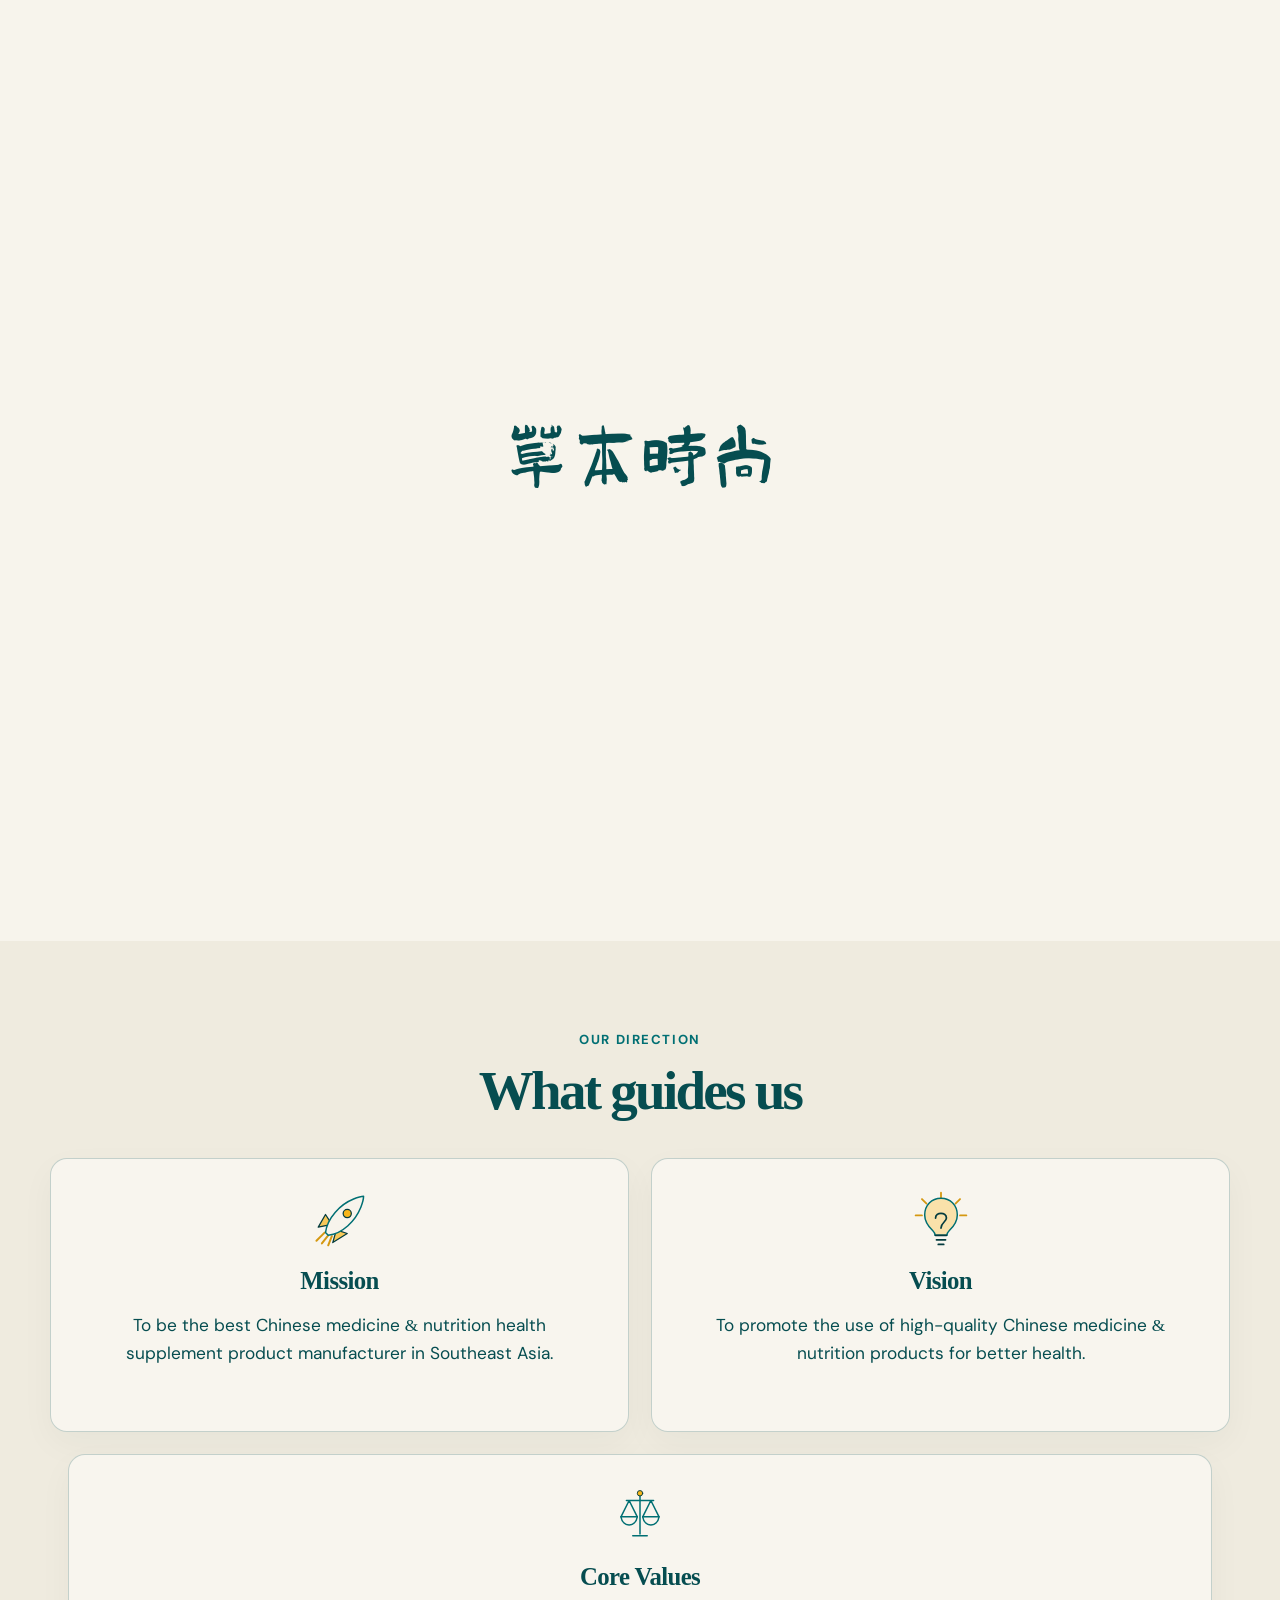
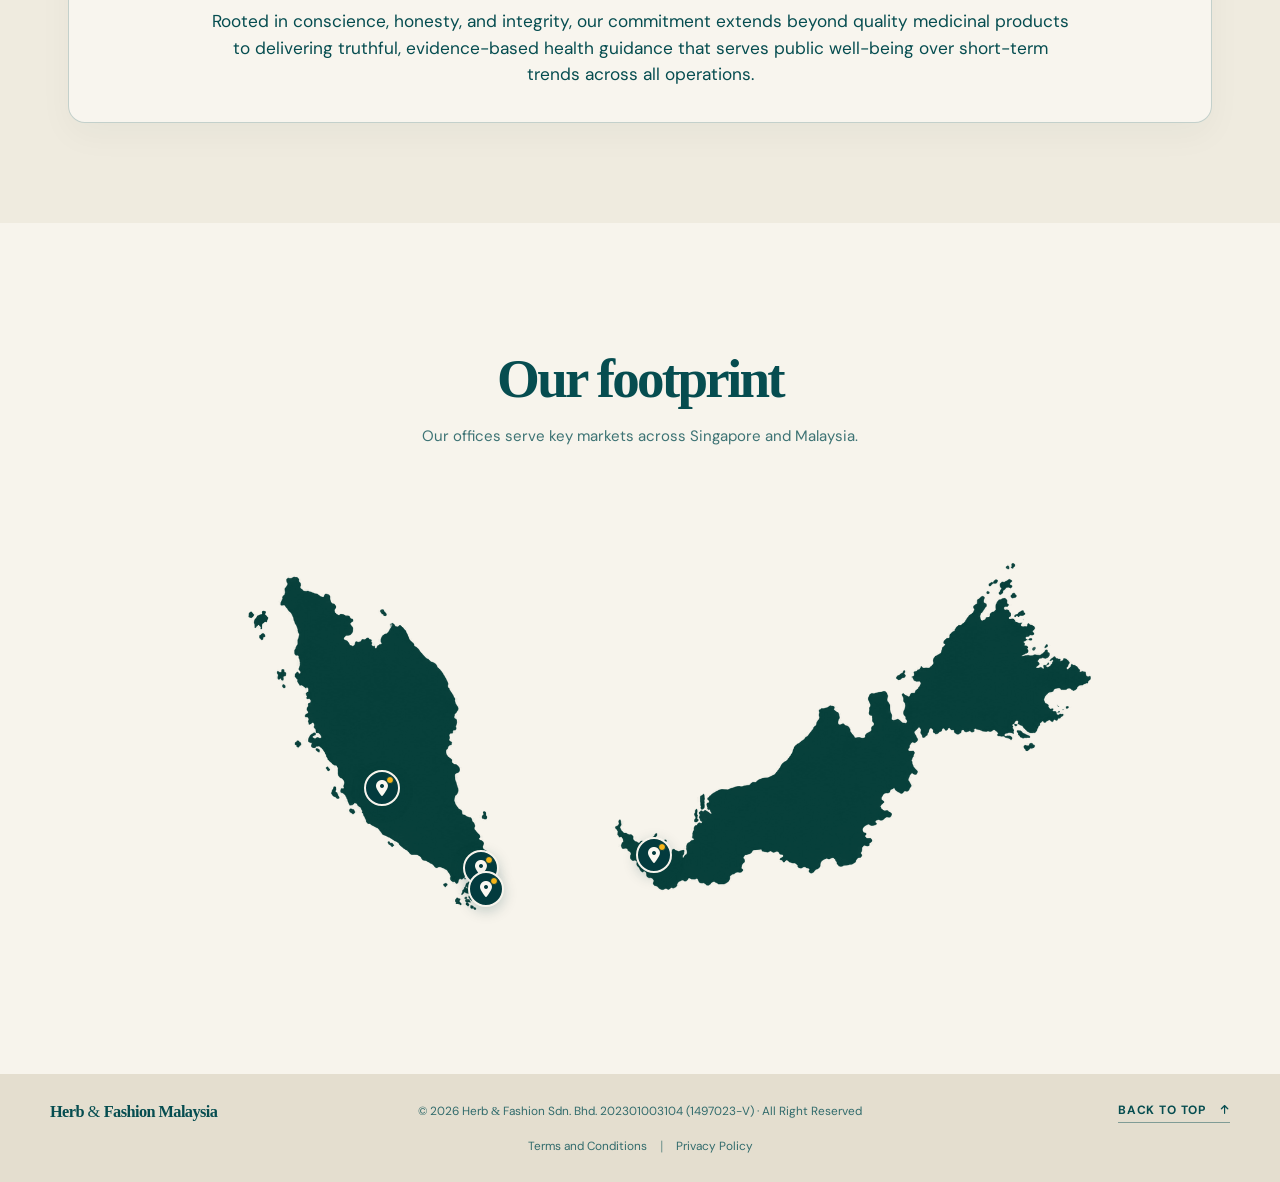
==== commit 7dfa51b4: "make the overview page more smooth" ====
--- a/about.html
+++ b/about.html
@@ -53,13 +53,13 @@
             <img src="images/company%20logo.png" alt="Cao Ben, the Herb &amp; Fashion brand" class="story-logo">
           </figure>
           <div class="story-lead-copy">
-            <p class="story-paragraph story-paragraph-lead"><span class="company-name-highlight">Herbal <span class="plain-amp">&amp;</span> Fashion Sdn. Bhd.</span> is a dedicated distributor of premium health and wellness solutions, expanded from its parent company in Singapore. Founded in Singapore in 2005, the brand has built a trusted reputation in modern health supplementation and traditional herbal wisdom. To meet growing regional demand, the company officially expanded to Malaysia in 2011, establishing Herbal &amp; Fashion Sdn. Bhd. to bring high-quality health solutions to the local market.</p>
+            <p class="story-paragraph story-paragraph-lead"><span class="company-name-highlight">Herb <span class="plain-amp">&amp;</span> Fashion Sdn. Bhd.</span> is a dedicated distributor of premium health and wellness solutions, expanded from its parent company in Singapore. Founded in Singapore in 2005, the brand has built a trusted reputation in modern health supplementation and traditional herbal wisdom. To meet growing regional demand, the company officially expanded to Malaysia in 2011, establishing Herb &amp; Fashion Sdn. Bhd. to bring high-quality health solutions to the local market.</p>
           </div>
         </div>
 
         <p class="story-paragraph story-paragraph-wide">With the brand's production infrastructure anchored in Singapore, the Malaysian company functions as a dedicated distribution, business development, and regulatory pipeline. It operates as the sole importer and distributor of the premium herbal formulations and Traditional Chinese Medicine (TCM) nutrition products produced by its parent manufacturing wing. All products distributed by the Malaysian entity are actively manufactured under strict Good Manufacturing Practice (GMP) standards in Singapore.</p>
 
-        <p class="story-paragraph story-paragraph-inset">To make these trusted formulations highly accessible, Herbal &amp; Fashion Sdn. Bhd. has strategically grown its local footprint. The company's active distribution network currently covers key regions including Johor and Kuala Lumpur, and has recently expanded its reach to Sarawak. Through this ongoing domestic growth, Herbal &amp; Fashion Sdn. Bhd. aims to provide better services, efficient product delivery, and dedicated health support to customers and practitioners across Malaysia.</p>
+        <p class="story-paragraph story-paragraph-inset">To make these trusted formulations highly accessible, Herb &amp; Fashion Sdn. Bhd. has strategically grown its local footprint. The company's active distribution network currently covers key regions including Johor and Kuala Lumpur, and has recently expanded its reach to Sarawak. Through this ongoing domestic growth, Herb &amp; Fashion Sdn. Bhd. aims to provide better services, efficient product delivery, and dedicated health support to customers and practitioners across Malaysia.</p>
       </div>
     </section>
 
--- a/css/style.css
+++ b/css/style.css
@@ -1,6 +1,14 @@
 @font-face {
   font-family: "Slidefu";
   src: url("../fonts/slidefu-regular.ttf") format("truetype");
+  font-style: normal;
+  font-weight: 400;
+  font-display: swap;
+}
+
+@font-face {
+  font-family: "Hanyi Senty Chalk Original";
+  src: url("../fonts/hanyi-senty-chalk-original-regular.ttf") format("truetype");
   font-style: normal;
   font-weight: 400;
   font-display: swap;
@@ -35,7 +43,7 @@
 /* Navigation */
 .site-header { position: sticky; top: 0; z-index: 50; background: color-mix(in srgb, var(--paper) 93%, transparent); border-bottom: 1px solid transparent; backdrop-filter: blur(12px); transition: border-color .25s ease; }
 .site-header.is-scrolled { border-color: var(--line); }.nav-wrap { min-height: 80px; display: flex; align-items: center; justify-content: space-between; gap: 32px; }.site-menu { flex-shrink: 0; }
-.brand { display: inline-flex; align-items: center; gap: 10px; min-width: max-content; }.brand-logo { width: 41px; height: 47px; object-fit: contain; mix-blend-mode: multiply; }.brand-name,.footer-wordmark { font-family: var(--font-display); font-size: 1.23rem; font-weight: 700; letter-spacing: -.035em; }.brand-name { white-space: nowrap; line-height: 1.05; }.brand-chinese { display: inline-block; margin-left: .38em; color: var(--teal); font-family: "Slidefu", "KaiTi", "STKaiti", "DFKai-SB", serif; font-size: 1em; font-weight: 400; letter-spacing: 0; vertical-align: baseline; }
+.brand { display: inline-flex; align-items: center; gap: 10px; min-width: max-content; }.brand-logo { width: 41px; height: 47px; object-fit: contain; mix-blend-mode: multiply; }.brand-name,.footer-wordmark { font-family: var(--font-display); font-size: 1.23rem; font-weight: 700; letter-spacing: -.035em; }.brand-name { white-space: nowrap; line-height: 1.05; }.brand-chinese { display: inline-block; margin-left: .38em; color: var(--teal); font-family: "Hanyi Senty Chalk Original", "KaiTi", "STKaiti", "DFKai-SB", serif; font-size: 1em; font-weight: 400; letter-spacing: 0; vertical-align: baseline; }
 .plain-amp { color: inherit; font-family: "Times New Roman", Times, serif; font-style: normal; font-weight: 400; letter-spacing: 0; }
 .site-menu { display: flex; align-items: center; gap: 29px; margin-left: auto; font-size: .76rem; font-weight: 700; letter-spacing: .035em; text-transform: uppercase; }.site-menu a { position: relative; padding: 9px 0; }.site-menu a::after { content: ""; position: absolute; bottom: 2px; left: 50%; width: 5px; height: 5px; background: var(--ginkgo); border-radius: 50%; opacity: 0; transform: translate(-50%, 5px); transition: opacity .2s ease, transform .2s ease; }.site-menu a:hover::after,.site-menu a:focus-visible::after,.site-menu a.active::after { opacity: 1; transform: translate(-50%, 0); }.menu-button { display: none; border: 0; background: transparent; cursor: pointer; padding: 8px; }.menu-button span:not(.sr-only) { display: block; width: 24px; height: 1px; margin: 5px; background: var(--teal-ink); }
 
@@ -1011,16 +1019,53 @@
   .service-metric-visual-capsules { max-width: 230px; max-height: 94px; }
   .service-metric-visual-awards { max-width: 275px; max-height: 90px; }
 }
-/* Our Partners logo rail: five consistent slots with an accessible, seamless autoplay loop. */
+/* Our Partners region filters and responsive logo rail. */
 .services-page .service-solutions { padding-bottom: clamp(38px, 4.5vw, 58px); }
 .partners-section { padding: clamp(42px, 5vw, 64px) 0; background: var(--paper-warm); }
-.partners-heading { margin: 0 0 clamp(25px, 4vw, 42px); text-align: center; }
+.partners-heading { margin: 0 auto clamp(20px, 2.5vw, 30px); text-align: center; }
 .partners-heading h2 { margin: 0; color: var(--teal-ink); font-family: var(--font-display); font-size: clamp(2rem, 3.5vw, 3rem); font-weight: 600; letter-spacing: -.035em; line-height: 1.15; }
+.partners-intro { margin: 13px auto 0; max-width: 680px; color: var(--teal); font-size: clamp(.95rem, 1.2vw, 1.08rem); line-height: 1.6; }
+.partner-region-filters { display: flex; justify-content: center; flex-wrap: wrap; gap: 10px; margin: 0 auto clamp(22px, 3vw, 34px); }
+.partner-region-button { min-width: 122px; padding: 9px 19px; border: 1px solid color-mix(in srgb, var(--teal-ink) 66%, transparent); border-radius: 999px; background: transparent; color: var(--teal-ink); font: inherit; font-size: .95rem; line-height: 1.25; cursor: pointer; transition: color .25s ease, background-color .25s ease, border-color .25s ease, transform .25s ease; }
+.partner-region-button:hover { transform: translateY(-2px); border-color: var(--teal-ink); }
+.partner-region-button[aria-pressed="true"] { background: var(--teal-ink); border-color: var(--teal-ink); color: var(--paper); }
+.partner-region-button:focus-visible { outline: 2px solid var(--ginkgo-muted); outline-offset: 3px; }
 .partner-viewport { --partner-gap: clamp(8px, 1.8vw, 22px); display: block; width: 100%; height: clamp(160px, 16vw, 220px); overflow: hidden; }
 .partner-track { display: flex; align-items: center; width: 100%; height: 100%; gap: var(--partner-gap); transform: translate3d(0,0,0); transition: transform 1.15s cubic-bezier(.22,.61,.36,1); will-change: transform; }
-.partner-item { display: grid; flex: 0 0 var(--partner-slide-width, 20%); min-width: 0; height: 100%; place-items: center; }
+.partner-item { display: grid; flex: 0 0 var(--partner-slide-width, 20%); min-width: 0; height: 100%; place-items: center; border-radius: 14px; color: inherit; text-decoration: none; }
+.partner-item[hidden] { display: none !important; }
 .partner-item img { display: block; width: 100%; height: 100%; max-height: 158px; box-sizing: border-box; padding: 14px; object-fit: contain; }
-@media (max-width: 580px) { .partners-section { padding: 48px 0 54px; }.partners-heading { margin-bottom: 24px; }.partner-viewport { height: 142px; }.partner-item img { max-height: 112px; padding: 8px; } }
+.partner-item[href]:hover img, .partner-item[href]:focus-visible img { transform: scale(1.035); }
+.partner-item img { transition: transform .32s cubic-bezier(.2,.7,.2,1); }
+.partner-item:focus-visible { outline: 2px solid var(--teal-ink); outline-offset: 2px; }
+.partner-carousel.is-filtered .partner-viewport { height: auto; min-height: 130px; overflow: visible; }
+.partner-carousel.is-filtered .partner-track { display: grid; grid-template-columns: repeat(auto-fit, minmax(min(100%, 205px), 1fr)); align-items: stretch; width: 100%; height: auto; gap: clamp(12px, 2vw, 22px); transform: none !important; transition: none; will-change: auto; }
+.partner-carousel.is-filtered .partner-item { min-height: 150px; height: auto; border: 1px solid color-mix(in srgb, var(--teal-ink) 18%, transparent); background: color-mix(in srgb, var(--paper) 45%, transparent); }
+.partner-carousel.is-filtered .partner-item img { height: 150px; max-height: 150px; padding: 20px; }
+.partner-empty-state { margin: 22px 0 0; color: var(--teal); text-align: center; font-size: .98rem; line-height: 1.5; }
+.partner-empty-state[hidden] { display: none; }
+@media (max-width: 580px) { .partners-section { padding: 48px 0 54px; }.partners-heading { margin-bottom: 20px; }.partner-viewport { height: 142px; }.partner-item img { max-height: 112px; padding: 8px; }.partner-region-filters { gap: 8px; }.partner-region-button { min-width: 0; padding: 9px 16px; font-size: .9rem; }.partner-carousel.is-filtered .partner-track { grid-template-columns: repeat(2, minmax(0, 1fr)); gap: 12px; }.partner-carousel.is-filtered .partner-item { min-height: 120px; }.partner-carousel.is-filtered .partner-item img { height: 120px; max-height: 120px; padding: 14px; } }
+
+/* Partner profile: logo remains beside a readable branch directory on desktop. */
+.partner-detail-section { min-height: 52vh; padding: clamp(50px, 7vw, 88px) 0; background: var(--paper-warm); }
+.partner-detail-back { display: inline-flex; align-items: center; gap: 7px; margin: 0 0 28px; color: var(--teal); text-decoration: none; font-weight: 600; transition: transform .22s ease, color .22s ease; }
+.partner-detail-back:hover, .partner-detail-back:focus-visible { color: var(--teal-ink); transform: translateX(-3px); }
+.partner-detail-back:focus-visible { outline: 2px solid var(--ginkgo-muted); outline-offset: 4px; }
+.partner-detail-layout { display: grid; grid-template-columns: minmax(210px, .72fr) minmax(0, 1.65fr); align-items: start; gap: clamp(30px, 6vw, 76px); }
+.partner-detail-logo { position: sticky; top: 124px; display: grid; min-height: 250px; padding: clamp(18px, 3vw, 32px); place-items: center; border: 1px solid color-mix(in srgb, var(--teal-ink) 15%, transparent); border-radius: 22px; background: color-mix(in srgb, var(--paper) 74%, transparent); }
+.partner-detail-logo img { display: block; width: 100%; max-width: 300px; max-height: 270px; object-fit: contain; }
+.partner-detail-copy h1 { margin: 0 0 24px; color: var(--teal-ink); font: 600 clamp(2rem, 4vw, 3.15rem)/1.12 var(--font-display); letter-spacing: -.025em; }
+.partner-detail-copy > .eyebrow { font-size: .84rem; }
+.partner-location-list { display: grid; gap: 15px; }
+.partner-location-card { padding: clamp(18px, 2.5vw, 26px); border: 1px solid color-mix(in srgb, var(--teal-ink) 18%, transparent); border-radius: 16px; background: color-mix(in srgb, var(--paper) 68%, transparent); }
+.partner-location-card h2 { margin: 0 0 14px; color: var(--teal-ink); font: 600 clamp(1.08rem, 1.5vw, 1.3rem)/1.35 var(--font-display); }
+.partner-location-card dl { display: grid; gap: 10px; margin: 0; }
+.partner-location-card dl > div { display: grid; grid-template-columns: minmax(120px, .35fr) minmax(0, 1fr); gap: 14px; }
+.partner-location-card dt { color: var(--teal-ink); font-weight: 700; }
+.partner-location-card dd { margin: 0; color: var(--teal); line-height: 1.65; overflow-wrap: anywhere; }
+.partner-profile-note { margin: 0; color: var(--teal); line-height: 1.7; }
+@media (max-width: 720px) { .partner-detail-layout { grid-template-columns: 1fr; gap: 26px; }.partner-detail-logo { position: static; min-height: 180px; }.partner-detail-logo img { max-height: 190px; }.partner-detail-copy h1 { margin-bottom: 20px; } }
+@media (max-width: 480px) { .partner-location-card dl > div { grid-template-columns: 1fr; gap: 3px; }.partner-location-card { padding: 17px; } }
 /* Contact and footer: soft neutral surfaces with clear brand-color contrast. */
 .contact-preview {
   background: var(--paper-warm);
@@ -1098,12 +1143,12 @@
 }
 
 /* Nudge the full desktop navigation toward the available right-side space. */
-@media (min-width: 1100px) { .nav-wrap > .site-menu { transform: translateX(16px); } }
+@media (min-width: 1161px) { .nav-wrap > .site-menu { transform: translateX(24px); } }
 /* Contact surface: shader canvas sits behind the unchanged foreground content. */
 .contact-preview {
   position: relative;
   isolation: isolate;
-  background: linear-gradient(180deg, #EFEBDF 0%, #F7F4EC 20%, #F7F4EC 76%, #E4DECF 100%);
+  background: linear-gradient(180deg, #F0E8DB 0%, #F5EEE2 18%, #F7F4EC 72%, #E4DECF 100%);
 }
 .contact-preview > .contact-mint-shader {
   display: block;
@@ -1361,7 +1406,7 @@
   inset: 0;
   content: "";
   pointer-events: none;
-  background: linear-gradient(180deg, transparent 57%, rgb(20 62 43 / .08) 68%, rgb(119 147 95 / .22) 79%, rgb(248 246 240 / .82) 96%, #f8f6f0 100%);
+  background: linear-gradient(180deg, transparent 57%, rgb(20 62 43 / .08) 68%, rgb(119 147 95 / .22) 79%, rgb(241 240 228 / .82) 96%, #F1F0E4 100%);
 }
 .hero-scene .hero-media {
   position: absolute;
@@ -1451,15 +1496,17 @@
   left: 5%;
   bottom: 18%;
   display: flex;
-  width: min(1060px, 90%);
-  align-items: center;
-  gap: clamp(18px, 3vw, 42px);
+  width: min(700px, 90%);
+  flex-direction: column;
+  align-items: flex-start;
+  gap: 12px;
   pointer-events: none;
   opacity: var(--hero-story-opacity, 0);
   transform: translateY(var(--hero-story-y, 18px));
 }
 .hero-tagline {
-  flex: 1 1 680px;
+  flex: 0 1 auto;
+  width: 100%;
   max-width: 700px;
   margin: 0;
   color: #fff;
@@ -1481,6 +1528,7 @@
   white-space: nowrap;
   pointer-events: auto;
 }
+html[lang^="zh"] .hero-caption-cta { font-size: .76rem; }
 .hero-caption-cta:hover {
   color: #f8f6f0;
   background: var(--teal-deep);
@@ -1514,6 +1562,7 @@
   .hero-caption { left: 6%; bottom: 16%; width: 88%; flex-direction: column; align-items: flex-start; gap: 11px; }
   .hero-tagline { width: 100%; max-width: none; flex: 0 1 auto; font-size: clamp(.86rem, 3.6vw, 1rem); line-height: 1.45; }
   .hero-caption-cta { min-height: 40px; padding: 9px 13px; font-size: .66rem; }
+  html[lang^="zh"] .hero-caption-cta { font-size: .72rem; }
   .hero-mist__bank { height: 58px; filter: blur(18px); }
   .hero-mist__bank--low { height: 78px; }
 }
@@ -1535,8 +1584,8 @@
   position: relative;
   display: grid;
   grid-template-columns: minmax(0, 1fr) var(--service-timeline-gap) minmax(0, 1fr);
-  grid-template-rows: repeat(4, minmax(clamp(152px, 17vh, 170px), auto));
-  row-gap: clamp(22px, 2.4vw, 30px);
+  grid-template-rows: repeat(4, minmax(clamp(136px, 14vh, 150px), auto));
+  row-gap: clamp(14px, 1.6vw, 20px);
   border: 0;
 }
 .service-timeline-rail {
@@ -1555,10 +1604,12 @@
 .service-timeline-fill {
   position: absolute;
   inset: 0 0 auto;
-  height: 0;
+  height: 100%;
+  transform: scaleY(0);
+  transform-origin: top center;
   border-radius: inherit;
   background: linear-gradient(180deg, var(--teal), var(--teal-ink));
-  transition: height .65s cubic-bezier(.22,.75,.25,1);
+  will-change: transform;
 }
 .services-preview .service-item {
   position: relative;
@@ -1571,7 +1622,7 @@
   padding: 15px 12px;
   border: 0;
   gap: 20px;
-  transition: opacity .7s ease, transform .82s cubic-bezier(.2,.75,.25,1);
+  transition: opacity .38s ease-out, transform .48s cubic-bezier(.2,.75,.25,1);
   will-change: opacity, transform;
 }
 .services-preview .service-item:nth-of-type(1) { grid-column: 1; grid-row: 1; }
@@ -1625,7 +1676,7 @@
   0%, 100% { transform: translateY(0); }
   50% { transform: translateY(-3px); }
 }
-.services-cta { display: flex; justify-content: center; margin-top: 32px; }
+.services-cta { display: flex; justify-content: center; margin-top: 16px; }
 .services-preview .services-learn-more { margin-top: 0; }
 .services-preview.has-scroll-effects .services-cta {
   opacity: 0;
@@ -1639,18 +1690,45 @@
   transform: translateY(0);
 }
 .services-preview .service-item:focus-visible { outline: 2px solid var(--teal); outline-offset: 5px; }
+
+/* Slightly richer, still-light botanical tones for the overview sequence. */
+.services-preview {
+  background:
+    radial-gradient(ellipse 56% 62% at 12% 42%, rgb(122 177 177 / 14%), transparent 79%),
+    radial-gradient(ellipse 54% 62% at 90% 54%, rgb(224 177 137 / 12%), transparent 81%),
+    linear-gradient(180deg, #E7ECE3 0%, #E5EBE2 50%, #F0E8DB 100%);
+}
+.services-preview .service-item h3 {
+  font-size: clamp(1.08rem, 1.48vw, 1.28rem);
+}
+html[lang^="zh"] .services-preview .service-item h3 {
+  font-size: clamp(1.16rem, 1.62vw, 1.36rem);
+}
+.services-preview .service-item .service-mark {
+  flex-basis: 64px;
+  width: 64px;
+  height: 64px;
+}
+.services-preview .service-item .service-sticker {
+  width: 56px;
+  height: 56px;
+}
+.services-preview .services-cta { margin-top: 12px; }
+@media (max-width: 760px) {
+  html[lang^="zh"] .services-preview .service-item h3 { font-size: 1.18rem; }
+}
 @media (max-width: 760px) {
   .services-preview .services-copy { margin-bottom: 28px; }
   .services-preview .service-list {
     --service-rail-top: 52px;
     --service-rail-bottom: 52px;
     grid-template-columns: 30px minmax(0, 1fr);
-    grid-template-rows: repeat(4, minmax(132px, auto));
-    row-gap: 18px;
+    grid-template-rows: repeat(4, minmax(116px, auto));
+    row-gap: 12px;
   }
   .service-timeline-rail { left: 15px; transform: none; }
   .services-preview .service-item,
-  .services-preview .service-item:nth-of-type(n) { grid-column: 2; min-height: 132px; }
+  .services-preview .service-item:nth-of-type(n) { grid-column: 2; min-height: 116px; }
   .services-preview .service-item:nth-of-type(1) { grid-row: 1; }
   .services-preview .service-item:nth-of-type(2) { grid-row: 2; }
   .services-preview .service-item:nth-of-type(3) { grid-row: 3; }
@@ -1674,6 +1752,11 @@
     transition: none;
   }
   .services-preview.has-scroll-effects .service-item .service-mark { animation: none !important; }
+}
+
+@media (max-width: 760px) {
+  .services-preview .service-item .service-mark { flex-basis: 58px; width: 58px; height: 58px; }
+  .services-preview .service-item .service-sticker { width: 52px; height: 52px; }
 }
 
 /* Shopee link shown only on the standalone Featured Products catalogue. */
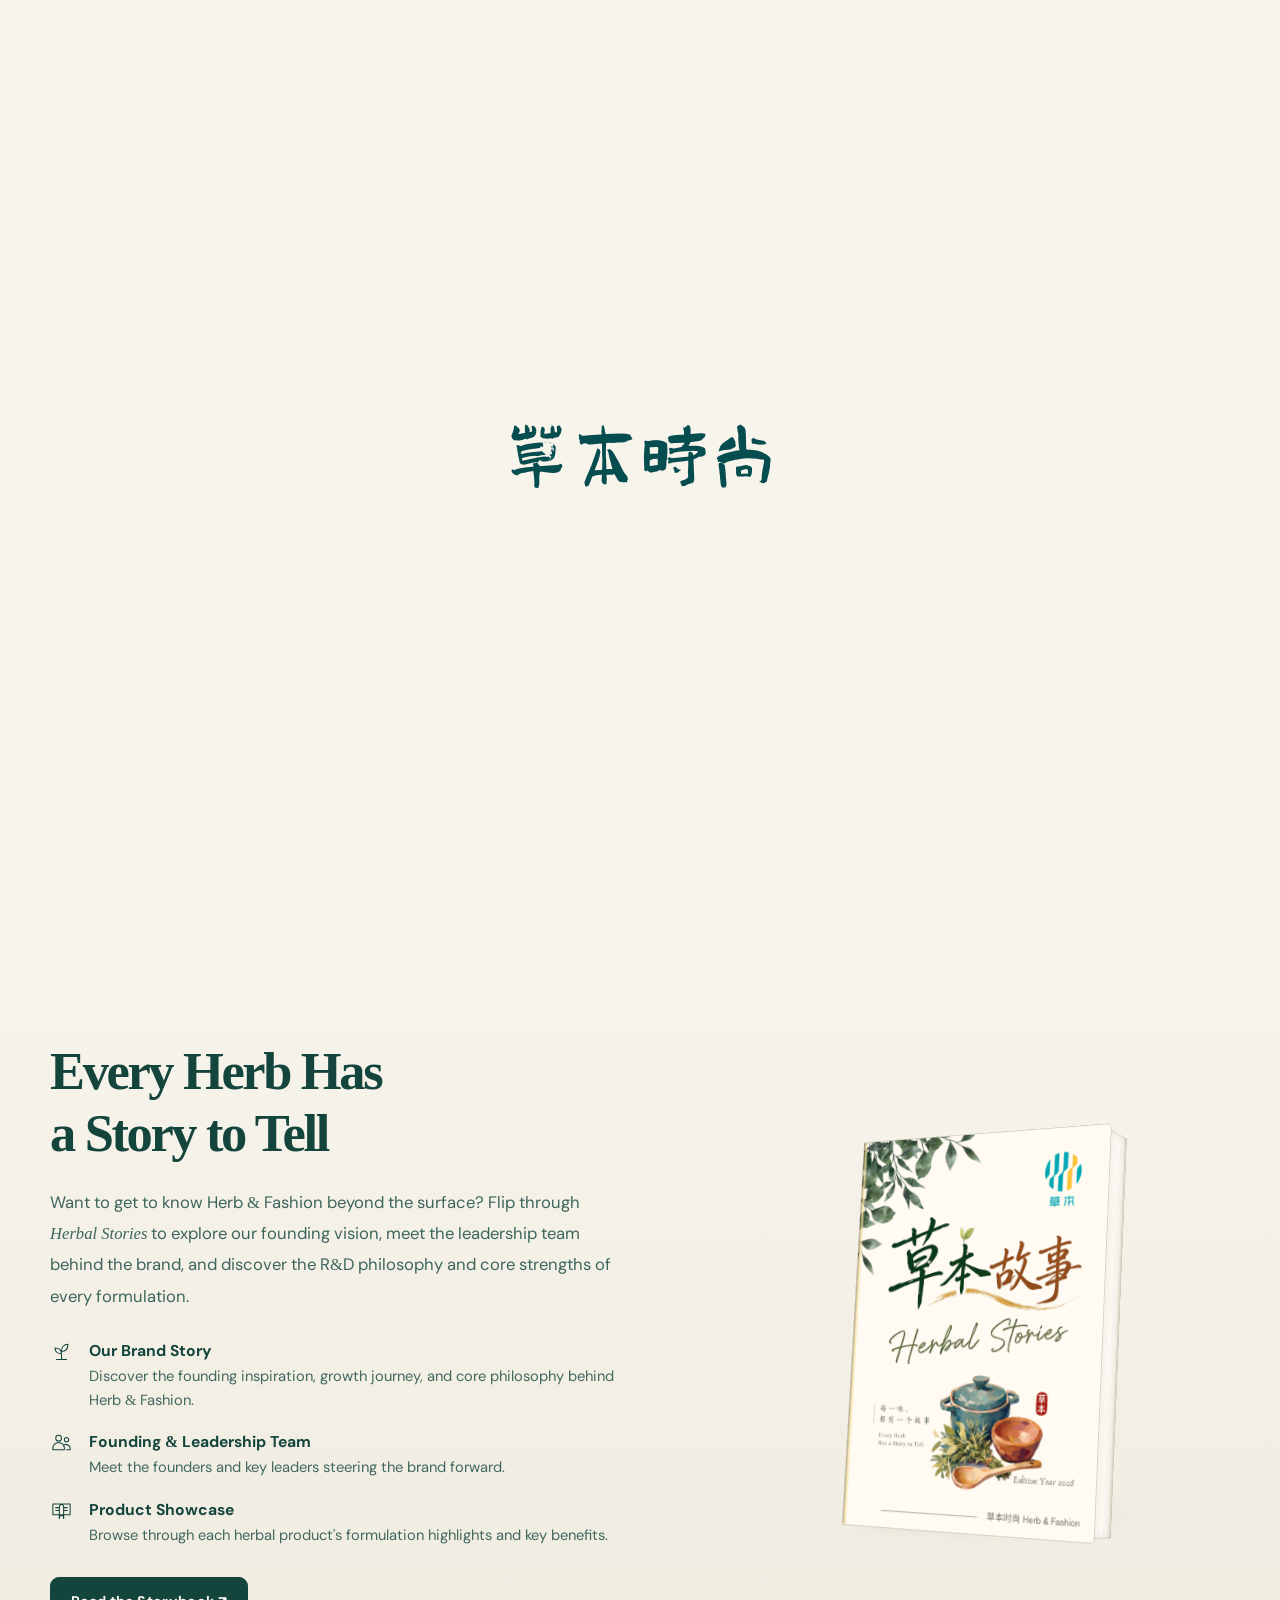
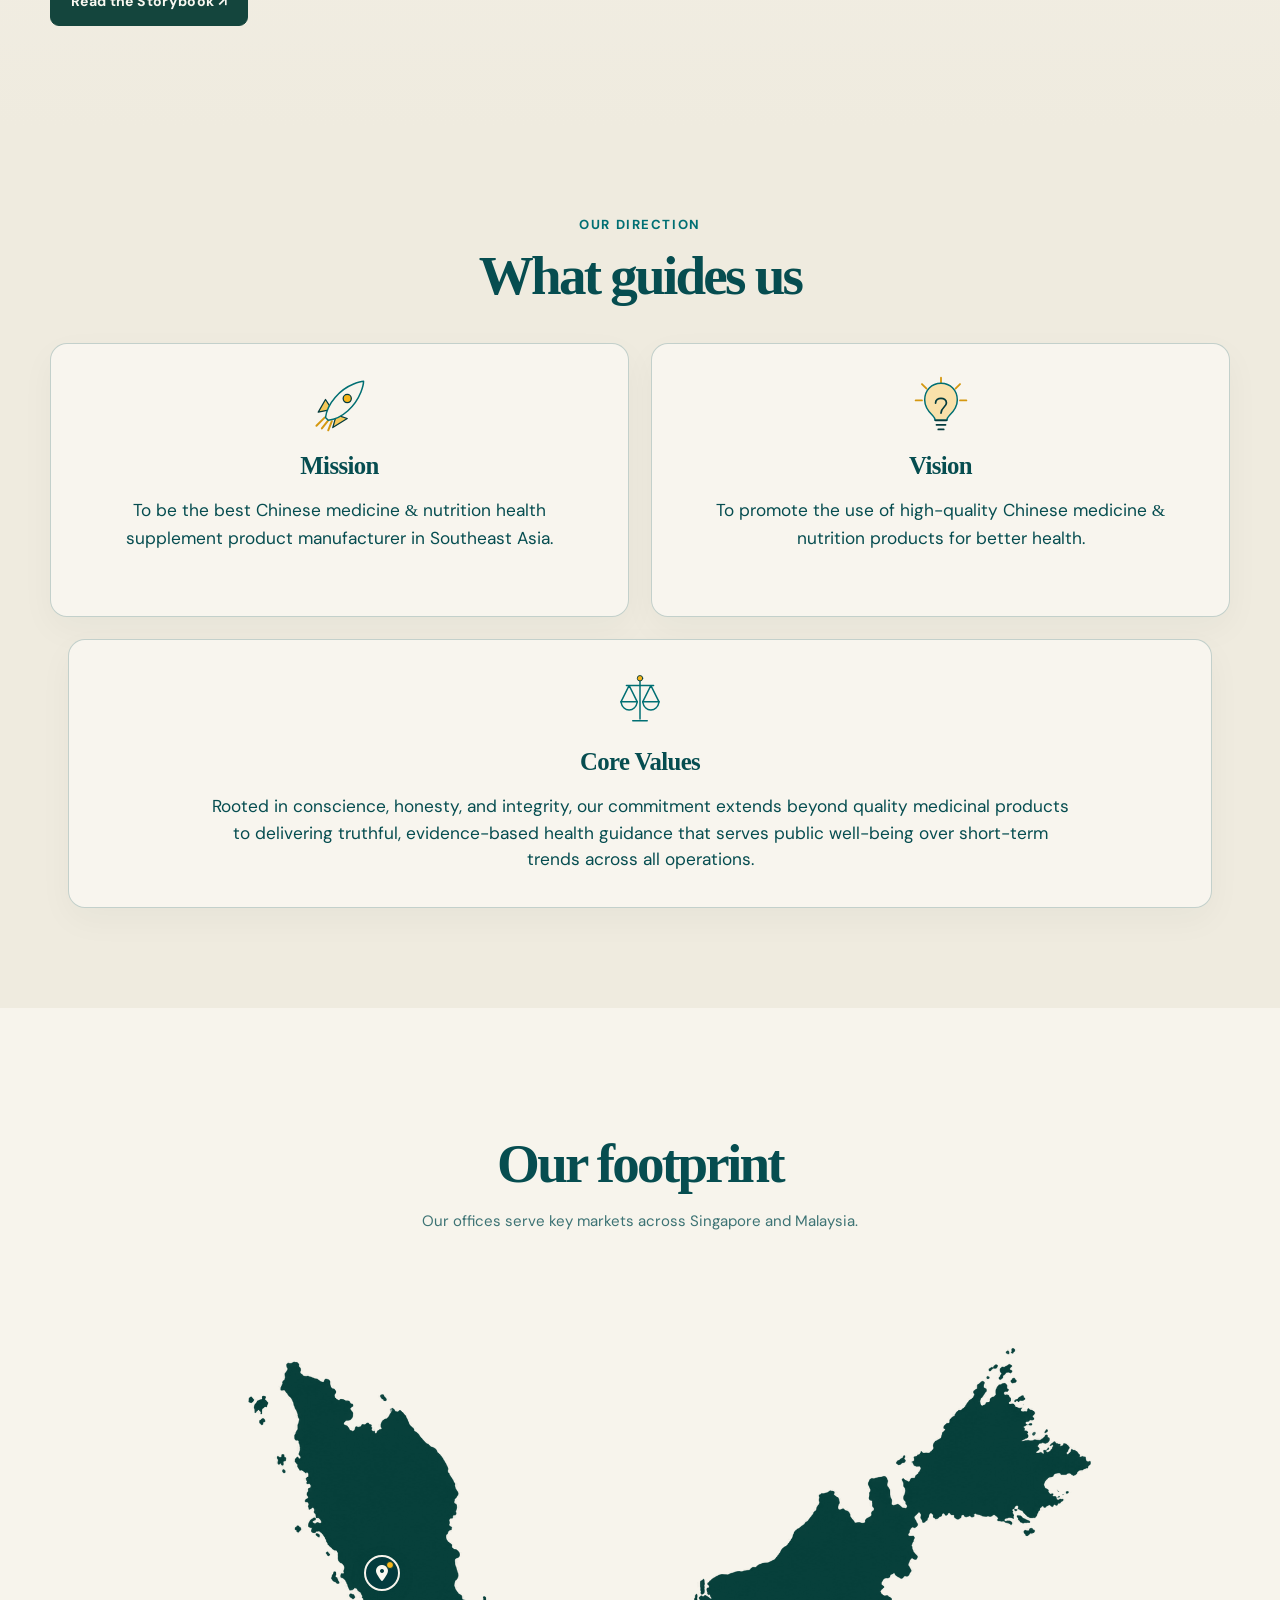
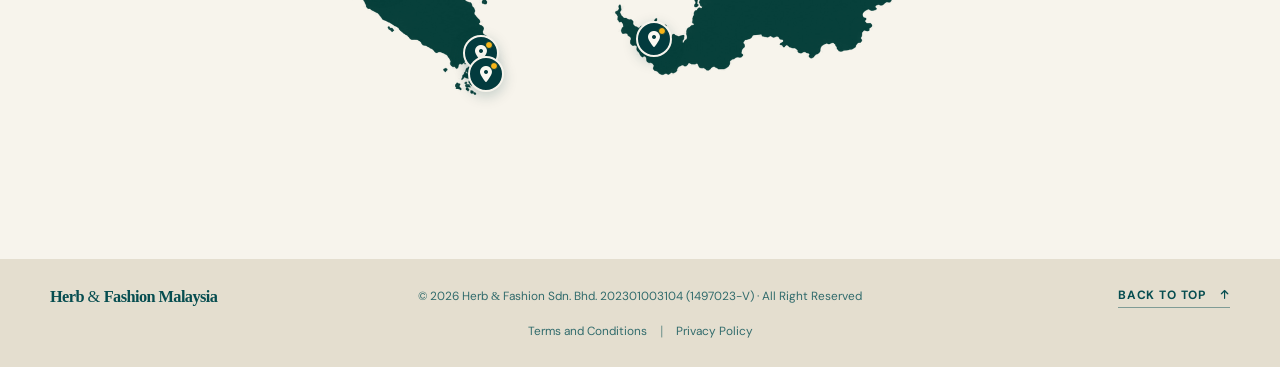
==== commit 3c1cf3fb: "change the "featured products" page to new design and the card design" ====
--- a/about.html
+++ b/about.html
@@ -10,7 +10,7 @@
   <link rel="preconnect" href="https://fonts.gstatic.com" crossorigin>
   <link href="https://fonts.googleapis.com/css2?family=DM+Sans:wght@400;500;600;700&family=Playfair+Display:ital,wght@0,600;0,700;1,600&display=swap" rel="stylesheet">
   <link rel="stylesheet" href="https://cdnjs.cloudflare.com/ajax/libs/font-awesome/6.7.2/css/all.min.css">
-  <link rel="stylesheet" href="css/style.css">
+  <link rel="stylesheet" href="css/style.css?v=20261120-about-storybook-v6">
   <link rel="stylesheet" href="css/page-intro.css">
   <script src="js/page-intro.js"></script>
 </head>
@@ -63,6 +63,74 @@
       </div>
     </section>
 
+    <section class="about-storybook" aria-labelledby="about-storybook-title">
+      <div class="container about-storybook-layout">
+        <div class="about-storybook-copy">
+          <h2 id="about-storybook-title">
+            <span lang="en">Every Herb Has a Story to Tell</span>
+            <span lang="zh-Hans">每一味，都有一个故事</span>
+          </h2>
+          <p class="about-storybook-intro">
+            <span lang="en">Want to get to know Herb &amp; Fashion beyond the surface? Flip through <em>Herbal Stories</em> to explore our founding vision, meet the leadership team behind the brand, and discover the R&amp;D philosophy and core strengths of every formulation.</span>
+            <span lang="zh-Hans">想更全面地认识草本时尚？翻开《草本故事》，从我们的创立初心与创始团队出发，深入了解每一款产品背后的研发理念与核心特色。</span>
+          </p>
+
+          <ul class="about-storybook-highlights">
+            <li>
+              <svg viewBox="0 0 32 32" aria-hidden="true"><path d="M16 27V14m0 5c-6 0-9-3-9-8 6 0 9 3 9 8Zm0-3c0-6 3-10 9-10 0 6-3 10-9 10Z"/><path d="M9 27h14"/></svg>
+              <span><strong lang="en">Our Brand Story</strong><strong lang="zh-Hans">品牌故事</strong><span lang="en">Discover the founding inspiration, growth journey, and core philosophy behind Herb &amp; Fashion.</span><span lang="zh-Hans">了解草本时尚的创立初衷、发展脉络与企业理念</span></span>
+            </li>
+            <li>
+              <svg viewBox="0 0 32 32" aria-hidden="true"><circle cx="12" cy="10" r="4"/><circle cx="23" cy="12" r="3"/><path d="M4 26v-2a8 8 0 0 1 16 0v2Zm16-7a6 6 0 0 1 8 5v2h-5"/></svg>
+              <span><strong lang="en">Founding &amp; Leadership Team</strong><strong lang="zh-Hans">创始团队</strong><span lang="en">Meet the founders and key leaders steering the brand forward.</span><span lang="zh-Hans">认识创办人与核心负责人，走近品牌背后的掌舵者</span></span>
+            </li>
+            <li>
+              <svg viewBox="0 0 32 32" aria-hidden="true"><path d="M4 7h10a5 5 0 0 1 5 5v15a5 5 0 0 0-5-5H4Zm24 0H18a5 5 0 0 0-5 5v15a5 5 0 0 1 5-5h10Z"/><path d="M8 12h4m-4 4h4m8-4h4m-4 4h4"/></svg>
+              <span><strong lang="en">Product Showcase</strong><strong lang="zh-Hans">产品图鉴</strong><span lang="en">Browse through each herbal product's formulation highlights and key benefits.</span><span lang="zh-Hans">逐一翻阅各款草本产品的配方特色与核心优势</span></span>
+            </li>
+          </ul>
+
+          <div class="about-storybook-actions">
+            <a class="about-storybook-cta" href="https://heyzine.com/flip-book/57ea7b1ab9.html#page/1" target="_blank" rel="noopener noreferrer">
+              <span lang="en">Read the Storybook ↗</span>
+              <span lang="zh-Hans">在线翻阅故事书 ↗</span>
+            </a>
+          </div>
+        </div>
+
+        <div class="about-storybook-visual">
+          <div class="about-storybook-perspective">
+            <a class="about-storybook-book-link" href="https://heyzine.com/flip-book/57ea7b1ab9.html#page/1" target="_blank" rel="noopener noreferrer">
+              <span class="about-storybook-book" aria-hidden="true">
+                <span class="about-storybook-back-cover"></span>
+                <span class="about-storybook-page about-storybook-page-top"></span>
+                <span class="about-storybook-page about-storybook-page-right"></span>
+                <span class="about-storybook-page about-storybook-page-bottom"></span>
+                <span class="about-storybook-flyleaf">
+                  <img src="images/storybook-inside.png" alt="" width="1410" height="2000" loading="lazy">
+                </span>
+                <span class="about-storybook-spine">
+                  <span lang="en">HERBAL STORIES 2026</span>
+                  <span lang="zh-Hans">草本故事 2026</span>
+                </span>
+                <span class="about-storybook-cover">
+                  <img src="images/storybook-cover.png" alt="" width="1410" height="2000" loading="lazy">
+                </span>
+              </span>
+              <span class="sr-only">
+                <span lang="en">Open Herbal Stories in a new tab</span>
+                <span lang="zh-Hans">在新标签页打开《草本故事》</span>
+              </span>
+            </a>
+            <span class="about-storybook-badge" aria-hidden="true">
+              <span lang="en">Click to Read E-Book</span>
+              <span lang="zh-Hans">点击翻阅电子书</span>
+            </span>
+          </div>
+        </div>
+      </div>
+    </section>
+
     <section class="about-purpose" aria-labelledby="purpose-title">
       <div class="container">
         <header class="about-section-heading">
@@ -176,6 +244,6 @@
   <a href="documents/privacy-policy-en.pdf" data-legal-link data-pdf-en="documents/privacy-policy-en.pdf" data-pdf-zh="documents/privacy-policy-zh.pdf">Privacy Policy</a>
 </div>
   </footer>
-  <script src="js/script.js"></script>
+  <script src="js/script.js?v=20261120-about-storybook-v1"></script>
 </body>
 </html>
--- a/css/style.css
+++ b/css/style.css
@@ -498,7 +498,7 @@
 .product-detail-media[data-category="daily-vitality"] { background: #e6edc5; }
 .product-detail-chinese { font-size: 1.28rem; line-height: 1.5; }
 .product-detail-secondary-name[lang="en"] { color: color-mix(in srgb, var(--teal-ink) 80%, var(--paper)); font-size: 1.08rem; }
-.product-detail-license { display: block; margin: 12px 0 0; color: color-mix(in srgb, var(--teal-ink) 84%, var(--paper)); font-size: 1rem; font-weight: 700; line-height: 1.5; font-variant-numeric: tabular-nums; }
+.product-detail-license { display: block; margin: 12px 0 0; color: color-mix(in srgb, var(--teal-ink) 84%, var(--paper)); font-size: .92rem; font-weight: 700; line-height: 1.5; font-variant-numeric: tabular-nums; }
 .product-detail-price { margin-top: 10px; }
 .product-detail-section-title { font-size: 1.04rem; }
 .product-bilingual-en,
@@ -1064,6 +1064,13 @@
 .partner-location-card dt { color: var(--teal-ink); font-weight: 700; }
 .partner-location-card dd { margin: 0; color: var(--teal); line-height: 1.65; overflow-wrap: anywhere; }
 .partner-profile-note { margin: 0; color: var(--teal); line-height: 1.7; }
+.partner-online-shop { display: flex; align-items: center; gap: 16px; width: fit-content; margin-top: 22px; padding: 12px 18px; border: 1px solid color-mix(in srgb, var(--teal-ink) 18%, transparent); border-radius: 14px; background: color-mix(in srgb, var(--paper) 68%, transparent); }
+.partner-online-shop[hidden] { display: none !important; }
+.partner-online-shop-label { margin: 0; color: var(--teal-ink); font-weight: 700; }
+.partner-online-shop-link { display: inline-grid; width: 42px; height: 42px; place-items: center; border-radius: 50%; transition: transform .25s ease; }
+.partner-online-shop-link:hover, .partner-online-shop-link:focus-visible { transform: translateY(-2px) scale(1.04); }
+.partner-online-shop-link:focus-visible { outline: 2px solid var(--teal-ink); outline-offset: 3px; }
+.partner-online-shop-link img { display: block; width: 100%; height: 100%; object-fit: contain; }
 @media (max-width: 720px) { .partner-detail-layout { grid-template-columns: 1fr; gap: 26px; }.partner-detail-logo { position: static; min-height: 180px; }.partner-detail-logo img { max-height: 190px; }.partner-detail-copy h1 { margin-bottom: 20px; } }
 @media (max-width: 480px) { .partner-location-card dl > div { grid-template-columns: 1fr; gap: 3px; }.partner-location-card { padding: 17px; } }
 /* Contact and footer: soft neutral surfaces with clear brand-color contrast. */
@@ -1126,8 +1133,7 @@
 .contact-preview .contact-column-title { font-size: .78rem; }
 html[lang^="zh"] .contact-preview .contact-column-title { font-size: .86rem; }
 .product-detail-back { font-size: .92rem; }
-html[lang^="zh"] .product-detail-copy > .product-detail-chinese,
-html[lang^="zh"] .product-detail-copy > .product-detail-license { margin-top: 16px; }
+html[lang^="zh"] .product-detail-copy > .product-detail-chinese { margin-top: 16px; }
 html[lang^="zh"] .product-detail-copy > .product-detail-price {
   margin: 16px 0;
 }
@@ -1701,6 +1707,7 @@
 .services-preview .service-item h3 {
   font-size: clamp(1.08rem, 1.48vw, 1.28rem);
 }
+.services-preview .service-type-word { white-space: nowrap; }
 html[lang^="zh"] .services-preview .service-item h3 {
   font-size: clamp(1.16rem, 1.62vw, 1.36rem);
 }
@@ -1911,3 +1918,1428 @@
   .product-shopee-fab { animation: none; }
   .product-shopee-tooltip { transition: none; }
 }
+
+/* Featured Products — continuous apothecary cabinet and responsive controls. */
+.products-page { min-height: 60vh; background: var(--paper); }
+.product-catalog-section { padding: 18px 0 clamp(56px, 7vw, 88px); }
+.product-catalog-container { width: min(1480px, calc(100% - 72px)); }
+.product-category-filters {
+  display: flex;
+  flex-wrap: wrap;
+  gap: 10px 12px;
+  align-items: center;
+  padding-inline: 12px;
+  min-width: 0;
+}
+.product-category-filters .category-filter-button {
+  min-width: 0;
+  min-height: 48px;
+  padding: 8px 12px;
+  border: 1px solid var(--line-strong);
+  border-radius: 999px;
+  color: var(--teal-ink);
+  background: rgb(255 255 255 / 34%);
+  font: 700 .78rem/1.25 var(--font-sans);
+  letter-spacing: .01em;
+  text-align: center;
+  white-space: normal;
+  cursor: pointer;
+  transition: color .22s ease, background .22s ease, border-color .22s ease, transform .22s ease, box-shadow .22s ease;
+}
+.product-category-filters .category-filter-button:nth-child(n + 5) { transform: translateX(8px); }
+.product-category-filters .category-filter-button:hover { transform: translateY(-1px); border-color: var(--teal); background: var(--teal-mist); }
+.product-category-filters .category-filter-button:nth-child(n + 5):hover { transform: translate(8px, -1px); }
+.product-category-filters .category-filter-button.is-active { border-color: var(--teal-deep); color: var(--ink-on-dark); background: var(--teal-deep); box-shadow: 0 5px 16px rgb(3 59 62 / 12%); }
+.product-category-filters .category-filter-button:focus-visible,
+.product-view-toggle .view-toggle-button:focus-visible,
+.product-sort-control select:focus-visible,
+.product-search-toggle:focus-visible,
+.product-search-input:focus-visible,
+.product-card-link:focus-visible { outline: 3px solid var(--ginkgo); outline-offset: 3px; }
+.product-toolbar {
+  display: flex;
+  align-items: center;
+  justify-content: flex-end;
+  gap: 10px;
+  margin: 15px 0 20px;
+  padding: 0;
+  border: 0;
+}
+.product-toolbar-spacer { flex: 1 1 auto; }
+.product-view-toggle { display: flex; gap: 5px; }
+.product-view-toggle .view-toggle-button { width: 40px; height: 40px; border-radius: 50%; }
+.product-sort-control { gap: 8px; margin: 0; }
+.product-sort-control label { font-size: .8rem; }
+.product-sort-control select { width: 174px; min-height: 40px; border-radius: 999px; font-size: .79rem; }
+.product-search {
+  display: flex;
+  flex: 0 0 42px;
+  align-items: center;
+  width: 42px;
+  height: 42px;
+  overflow: hidden;
+  border: 1px solid var(--line-strong);
+  border-radius: 999px;
+  background: rgb(255 255 255 / 36%);
+  transition: width .34s cubic-bezier(.2,.8,.25,1), background-color .24s ease;
+}
+.product-search.is-open { flex-basis: min(250px, 34vw); width: min(250px, 34vw); background: white; }
+.product-search-toggle { display: grid; flex: 0 0 40px; place-items: center; width: 40px; height: 40px; border: 0; border-radius: 50%; color: var(--teal); background: transparent; cursor: pointer; }
+.product-search-input { width: 0; min-width: 0; height: 38px; padding: 0; border: 0; outline: 0; opacity: 0; color: var(--teal-ink); background: transparent; font: 500 .8rem var(--font-sans); transition: width .3s ease, opacity .2s ease, padding .2s ease; }
+.product-search.is-open .product-search-input { width: calc(100% - 44px); padding: 0 12px 0 1px; opacity: 1; }
+.product-search-input::placeholder { color: color-mix(in srgb, var(--teal-ink) 58%, white); }
+.product-empty-state { padding: 70px 20px; color: var(--teal-ink); text-align: center; }
+
+.product-grid {
+  position: relative;
+  display: grid;
+  grid-template-columns: repeat(3, minmax(0, 1fr));
+  gap: 0;
+  border-top: 2px solid var(--teal-ink);
+  border-left: 2px solid var(--teal-ink);
+}
+.product-search:focus-within { border-color: #134e4a; }
+.product-search-input:focus-visible { outline: 0; outline-offset: 0; }
+
+.product-grid::before {
+  content: "";
+  grid-column: 1 / -1;
+  min-height: 14px;
+  border-right: 2px solid var(--teal-ink);
+  border-bottom: 2px solid var(--teal-ink);
+  background: linear-gradient(90deg, #dce9df, #e7eadc 48%, #d7e5df);
+}
+.product-card,
+.product-card:hover {
+  display: block;
+  min-width: 0;
+  border: 0;
+  border-right: 2px solid var(--teal-ink);
+  border-bottom: 2px solid var(--teal-ink);
+  border-radius: 0;
+  background: transparent;
+  box-shadow: none;
+  transform: none;
+  transition: none;
+}
+.product-card[hidden] { display: none; }
+.product-card-link {
+  display: grid;
+  width: 100%;
+  height: 100%;
+  min-height: 0;
+  aspect-ratio: 4 / 5;
+  grid-template-rows: 70% 30%;
+  padding: 0;
+  border: 0;
+  color: inherit;
+  background: transparent;
+  text-align: inherit;
+  text-decoration: none;
+  cursor: pointer;
+}
+.product-card-link--unavailable { cursor: not-allowed; }
+.product-media {
+  position: relative;
+  display: grid;
+  place-items: center;
+  width: 100%;
+  height: 100%;
+  min-height: 0;
+  aspect-ratio: auto;
+  overflow: hidden;
+  border-radius: 0;
+  background: linear-gradient(145deg, #eaf1e7 0%, #d7e8df 54%, #cfdfd7 100%);
+}
+.product-media img {
+  display: block;
+  width: 100%;
+  height: 100%;
+  padding: clamp(15px, 2vw, 28px);
+  object-fit: contain;
+  transition: transform .45s cubic-bezier(.2,.7,.25,1), filter .3s ease, opacity .3s ease;
+}
+.product-card-link:hover .product-media img,
+.product-card-link:focus-visible .product-media img { transform: scale(1.03); }
+.product-card-link--unavailable .product-media img { filter: saturate(.62); opacity: .5; }
+.product-cabinet-index {
+  position: absolute;
+  top: 12px;
+  left: 14px;
+  color: #8da8a3;
+  font-family: "Songti SC", "Noto Serif CJK SC", "SimSun", serif;
+  font-size: .92rem;
+  font-weight: 600;
+  line-height: 1;
+  transition: color .25s ease;
+}
+.product-card-link:hover .product-cabinet-index,
+.product-card-link:focus-visible .product-cabinet-index { color: var(--teal); }
+.product-grid:not(.is-list-view) .product-card-info {
+  position: relative;
+  display: flex;
+  min-height: 0;
+  height: 100%;
+  flex-direction: column;
+  align-items: center;
+  justify-content: flex-start;
+  gap: 5px;
+  padding: 13px 15px 12px;
+  background: #fffefa;
+  box-shadow: inset 0 12px 18px rgb(3 59 62 / 5%);
+  text-align: center;
+}
+.product-drawer-handle {
+  display: block;
+  flex: 0 0 auto;
+  width: 32px;
+  height: 4px;
+  margin: -2px 0 8px;
+  border: 1px solid #99aaa3;
+  border-radius: 999px;
+  background: #e9ece4;
+  box-shadow: 0 2px 2px rgb(3 59 62 / 8%);
+}
+.product-plaque {
+  position: relative;
+  display: flex;
+  width: min(100%, 295px);
+  min-height: 53px;
+  flex-direction: column;
+  align-items: center;
+  justify-content: center;
+  gap: 2px;
+  padding: 6px 18px;
+  color: var(--teal-ink);
+  transition: color .25s ease, transform .25s ease, filter .25s ease;
+}
+.product-plaque::before,
+.product-plaque::after {
+  position: absolute;
+  width: 12px;
+  height: 12px;
+  color: var(--teal);
+  content: "";
+  transition: color .25s ease, transform .25s ease, filter .25s ease;
+}
+.product-plaque::before { top: 0; left: 0; border-top: 1px solid currentColor; border-left: 1px solid currentColor; }
+.product-plaque::after { right: 0; bottom: 0; border-right: 1px solid currentColor; border-bottom: 1px solid currentColor; }
+.product-card-link:hover .product-plaque,
+.product-card-link:focus-visible .product-plaque { color: #876414; transform: scale(1.015); filter: drop-shadow(0 0 4px rgb(247 181 25 / 24%)); }
+.product-card-link:hover .product-plaque::before,
+.product-card-link:hover .product-plaque::after,
+.product-card-link:focus-visible .product-plaque::before,
+.product-card-link:focus-visible .product-plaque::after { color: var(--ginkgo-muted); transform: scale(1.13); filter: drop-shadow(0 0 3px rgb(247 181 25 / 55%)); }
+.product-name-primary { display: block; max-width: 100%; color: inherit; font: 700 clamp(.92rem, 1.1vw, 1.06rem)/1.28 var(--font-sans); text-wrap: balance; }
+.product-name-secondary { display: block; max-width: 100%; color: color-mix(in srgb, var(--teal-ink) 72%, white); font-size: .83rem; line-height: 1.3; text-wrap: balance; }
+.product-card-link--unavailable .product-name-primary,
+.product-card-link--unavailable .product-name-secondary { color: color-mix(in srgb, var(--teal-ink) 56%, white); }
+.product-price { display: block; margin: 0; color: var(--teal); font-size: .8rem; font-weight: 700; font-variant-numeric: tabular-nums; }
+
+/* The existing one-row list option remains available beside the new cabinet grid. */
+.product-grid.is-list-view {
+  display: flex;
+  flex-direction: column;
+  gap: 13px;
+  border: 0;
+}
+.product-grid.is-list-view::before { display: none; }
+.product-grid.is-list-view .product-card,
+.product-grid.is-list-view .product-card:hover {
+  border: 1px solid var(--line);
+  border-radius: 9px;
+  background: rgb(255 255 255 / 32%);
+}
+.product-grid.is-list-view .product-card-link {
+  display: grid;
+  grid-template-columns: 138px minmax(0, 1fr);
+  grid-template-rows: 1fr;
+  align-items: center;
+  gap: 22px;
+  min-height: 138px;
+  aspect-ratio: auto;
+}
+.product-grid.is-list-view .product-media { width: 138px; height: 138px; background: var(--paper-warm); }
+.product-grid.is-list-view .product-media img { padding: 12px; }
+.product-grid.is-list-view .product-cabinet-index,
+.product-grid.is-list-view .product-drawer-handle { display: none; }
+.product-grid.is-list-view .product-card-info {
+  height: auto;
+  min-height: 138px;
+  flex-direction: row;
+  align-items: center;
+  justify-content: space-between;
+  gap: 20px;
+  padding: 18px 25px 18px 0;
+  background: transparent;
+  box-shadow: none;
+  text-align: left;
+}
+.product-grid.is-list-view .product-plaque { width: auto; align-items: flex-start; padding-inline: 12px; }
+.product-grid.is-list-view .product-name-primary { font-size: .92rem; }
+.product-grid.is-list-view .product-name-secondary { font-size: .85rem; }
+.product-grid.is-list-view .product-price { flex: 0 0 auto; margin-top: 0; }
+
+/* Product detail: image on the left, price/net quality and three disclosures on the right. */
+.product-detail-page { min-height: calc(100svh - 145px); padding: clamp(34px, 5vw, 62px) 0 84px; background: var(--paper); }
+.product-detail-container { max-width: 1180px; }
+.product-detail-back { margin-bottom: 26px; }
+.product-detail-content { grid-template-columns: minmax(0, .88fr) minmax(0, 1.12fr); align-items: start; gap: clamp(30px, 5vw, 68px); }
+.product-detail-media {
+  aspect-ratio: 4 / 5;
+  max-height: min(74svh, 700px);
+  border-color: var(--line);
+  border-radius: 3px;
+  background: linear-gradient(145deg, #eaf1e7 0%, #d7e8df 54%, #cfdfd7 100%);
+}
+.product-detail-media img { padding: clamp(18px, 3vw, 38px); object-fit: contain; }
+.product-detail-copy h1 { font-size: clamp(2rem, 3.7vw, 3.3rem); text-wrap: balance; }
+.product-detail-secondary-name { margin-top: 8px; color: color-mix(in srgb, var(--teal-ink) 72%, white); font-size: 1.12rem; }
+.product-detail-meta { display: grid; grid-template-columns: minmax(0, 1fr); gap: 11px; margin-top: 22px; }
+.product-detail-meta > p { display: flex; min-height: 68px; flex-direction: column; justify-content: center; gap: 3px; margin: 0; padding: 11px 14px; border: 1px solid var(--line); background: rgb(255 255 255 / 44%); }
+.product-detail-meta-label { color: color-mix(in srgb, var(--teal-ink) 62%, white); font-size: .72rem; font-weight: 700; letter-spacing: .07em; text-transform: uppercase; }
+.product-detail-meta strong { color: var(--teal-ink); font-size: .98rem; font-weight: 700; }
+.product-detail-accordions { margin-top: 23px; border-top-color: var(--line-strong); }
+.product-accordion > summary { min-height: 56px; padding: 16px 5px; font-size: .92rem; }
+.product-accordion-panel { padding: 0 8px 17px 36px; }
+.product-detail-subheading { margin: 14px 0 7px; color: var(--teal-ink); font-size: .82rem; font-weight: 700; letter-spacing: .04em; text-transform: uppercase; }
+.product-nutrition-table { width: 100%; border-collapse: collapse; color: var(--teal-ink); font-size: .86rem; font-variant-numeric: tabular-nums; }
+.product-nutrition-table th,
+.product-nutrition-table td { padding: 8px 9px; border-bottom: 1px solid var(--line); text-align: right; vertical-align: top; }
+.product-nutrition-table th:first-child,
+.product-nutrition-table td:first-child { text-align: left; }
+.product-nutrition-table th { color: var(--teal-ink); font-size: .76rem; }
+.product-ingredient-caption { margin: 0 0 11px; color: var(--teal-ink); font-size: .88rem; font-weight: 700; }
+.product-ingredient-caption .product-bilingual-zh { margin-top: 2px; }
+.product-ingredient-list { margin: 0; padding: 0; list-style: none; }
+.product-ingredient-list li { display: flex; align-items: flex-start; justify-content: space-between; gap: 14px; padding: 10px 0; border-bottom: 1px solid var(--line); }
+.product-ingredient-list li > span:first-child { min-width: 0; }
+.product-ingredient-list .product-bilingual-en,
+.product-ingredient-list .product-bilingual-zh { font-size: .9rem; line-height: 1.5; }
+.product-ingredient-amount { flex: 0 0 auto; color: var(--teal-ink); font-size: .82rem; font-weight: 700; white-space: nowrap; }
+.product-detail-notice { display: block; max-width: 780px; min-height: 45vh; margin: 0 auto; padding: 80px 24px; text-align: center; }
+.product-detail-notice h1 { color: var(--teal-ink); font: 600 clamp(1.8rem, 4vw, 2.7rem)/1.2 var(--font-display); }
+.product-detail-notice p { margin: 16px 0 28px; }
+
+@media (max-width: 980px) {
+  .product-catalog-container { width: min(100% - 44px, 900px); }
+  .product-category-filters { gap: 8px; }
+  .product-category-filters .category-filter-button { min-height: 50px; padding-inline: 8px; font-size: .72rem; }
+  .product-grid { grid-template-columns: repeat(2, minmax(0, 1fr)); }
+  .product-detail-content { grid-template-columns: minmax(0, .82fr) minmax(0, 1.18fr); gap: 30px; }
+}
+@media (max-width: 720px) {
+  .product-toolbar { flex-wrap: wrap; gap: 8px; }
+  .product-detail-content { grid-template-columns: minmax(0, 1fr); gap: 28px; }
+  .product-detail-media { width: min(100%, 480px); max-height: none; margin-inline: auto; }
+}
+@media (max-width: 580px) {
+  .product-catalog-section { padding-top: 14px; }
+  .product-catalog-container { width: calc(100% - 28px); }
+  .product-category-filters { grid-template-columns: repeat(2, minmax(0, 1fr)); gap: 8px; padding-inline: 0; }
+  .product-category-filters .category-filter-button:nth-child(n) { grid-column: auto; min-height: 46px; padding: 7px 9px; font-size: .72rem; transform: none; }
+  .product-toolbar { justify-content: flex-start; margin: 12px 0 16px; }
+  .product-toolbar-spacer { display: none; }
+  .product-view-toggle { margin-right: auto; }
+  .product-sort-control { gap: 5px; }
+  .product-sort-control label { font-size: .72rem; }
+  .product-sort-control select { width: 145px; padding-inline: 10px 24px; font-size: .7rem; }
+.product-search.is-open { flex-basis: min(205px, 56vw); width: min(205px, 56vw); }
+  .product-grid { grid-template-columns: minmax(0, 1fr); }
+  .product-card-link { aspect-ratio: 4 / 4.8; grid-template-rows: 70% 30%; }
+  .product-name-primary { font-size: 1rem; }
+  .product-name-secondary { font-size: .86rem; }
+  .product-grid.is-list-view .product-card-link { grid-template-columns: 104px minmax(0, 1fr); gap: 13px; min-height: 104px; }
+  .product-grid.is-list-view .product-media { width: 104px; height: 104px; }
+  .product-grid.is-list-view .product-card-info { min-height: 104px; flex-direction: column; align-items: flex-start; justify-content: center; gap: 8px; padding: 12px 12px 12px 0; }
+  .product-grid.is-list-view .product-plaque { padding-inline: 10px; }
+  .product-detail-page { padding-top: 28px; }
+  .product-detail-meta { grid-template-columns: minmax(0, 1fr); gap: 8px; margin-top: 17px; }
+  .product-detail-meta > p { min-height: 58px; }
+  .product-accordion-panel { padding-left: 29px; padding-right: 0; }
+  .product-nutrition-table { font-size: .78rem; }
+  .product-nutrition-table th, .product-nutrition-table td { padding: 7px 5px; }
+}
+@media (prefers-reduced-motion: reduce) {
+  .product-category-filters .category-filter-button,
+  .product-search,
+  .product-search-input,
+  .product-media img,
+  .product-plaque,
+  .product-plaque::before,
+  .product-plaque::after { transition: none; }
+}
+
+/* Featured Products cabinet sizing and first-screen composition. */
+.products-document .site-header .nav-wrap,
+.products-document .product-catalog-container {
+  width: min(1120px, calc(100% - 44px));
+}
+.products-document .site-header .nav-wrap { gap: 16px; }
+.products-document .site-menu { gap: clamp(10px, 1.15vw, 17px); font-size: .84rem; letter-spacing: .02em; }
+.products-document .brand-name { font-size: 1.15rem; }
+.products-page-banner { height: clamp(112px, 12vw, 180px); }
+.product-catalog-section { padding: 11px 0 clamp(40px, 5vw, 64px); }
+.product-category-filters { gap: 8px 11px; }
+.product-category-filters .category-filter-button { min-height: 42px; }
+.product-toolbar { margin: 8px 0 11px; }
+.product-grid {
+  border-top: 1px solid var(--teal-ink);
+  border-left: 1px solid var(--teal-ink);
+  align-items: stretch;
+}
+.product-grid::before {
+  display: grid;
+  height: 15px;
+  min-height: 15px;
+  place-items: center;
+  border-right: 1px solid var(--teal-ink);
+  border-bottom: 1px solid var(--teal-ink);
+  background: linear-gradient(90deg, #dce9df, #e7eadc 48%, #d7e5df);
+  color: var(--teal-ink);
+  content: "百草药柜 · HERBAL APOTHECARY CABINET";
+  font-family: var(--font-display);
+  font-size: .64rem;
+  font-weight: 600;
+  letter-spacing: .17em;
+  line-height: 1;
+  white-space: nowrap;
+}
+.product-card,
+.product-card:hover {
+  position: relative;
+  z-index: 0;
+  aspect-ratio: 5 / 6;
+  border-right: 1px solid var(--teal-ink);
+  border-bottom: 1px solid var(--teal-ink);
+  isolation: isolate;
+}
+.product-card:hover,
+.product-card:focus-within { z-index: 2; }
+.product-card::before {
+  position: absolute;
+  z-index: 3;
+  inset: -1px;
+  border: 1px solid var(--ginkgo-muted);
+  box-shadow: 0 0 11px rgb(213 152 17 / 19%);
+  content: "";
+  opacity: 0;
+  pointer-events: none;
+  transition: opacity .18s ease;
+}
+.product-card:hover::before,
+.product-card:focus-within::before { opacity: 1; }
+.product-card-link {
+  height: 100%;
+  aspect-ratio: auto;
+  grid-template-rows: 68% 32%;
+}
+.product-media img {
+  width: 100%;
+  max-width: 210px;
+  max-height: 210px;
+  padding: 12px;
+}
+.product-card-info { gap: 5px; padding: 10px 12px 9px; }
+.product-drawer-handle {
+  margin: -1px 0 5px;
+  transition: border-color .18s ease, background-color .18s ease, box-shadow .18s ease, transform .18s ease;
+}
+.product-card:hover .product-drawer-handle,
+.product-card:focus-within .product-drawer-handle {
+  border-color: var(--ginkgo-muted);
+  background: rgb(247 181 25 / 18%);
+  box-shadow: 0 0 7px rgb(213 152 17 / 22%);
+  transform: translateY(1.5px);
+}
+.product-card:hover .product-plaque,
+.product-card:focus-within .product-plaque { color: #795900; }
+.product-card:hover .product-plaque::before,
+.product-card:hover .product-plaque::after,
+.product-card:focus-within .product-plaque::before,
+.product-card:focus-within .product-plaque::after {
+  color: var(--ginkgo-muted);
+  transform: scale(1.16);
+  filter: drop-shadow(0 0 3px rgb(247 181 25 / 46%));
+}
+.product-grid.is-list-view .product-card,
+.product-grid.is-list-view .product-card:hover { aspect-ratio: auto; }
+.product-grid.is-list-view .product-media img { max-width: 100%; max-height: 100%; }
+
+@media (max-height: 820px) and (min-width: 841px) {
+  .products-page-banner { height: 76px; }
+  .product-catalog-section { padding-top: 8px; }
+  .product-category-filters { row-gap: 6px; }
+  .product-category-filters .category-filter-button { min-height: 38px; }
+  .product-toolbar { margin: 6px 0 9px; }
+}
+
+@media (max-width: 1100px) {
+  .products-document .menu-button { display: block; }
+  .products-document .site-header .site-menu {
+    position: absolute;
+    top: 100%;
+    left: 0;
+    right: 0;
+    display: none;
+    align-items: stretch;
+    flex-direction: column;
+    gap: 0;
+    padding: 12px 22px 18px;
+    border-bottom: 1px solid var(--line);
+    background: var(--paper);
+    font-size: .9rem;
+    letter-spacing: 0;
+  }
+  .products-document .site-header .site-menu.is-open { display: flex; }
+  .products-document .site-header .site-menu a { width: 100%; padding: 12px 0; }
+  .products-document .site-header .site-menu .language-toggle { align-self: flex-end; margin: 10px 0 2px; }
+}
+
+@media (max-width: 580px) {
+  .products-document .site-header .nav-wrap,
+  .products-document .product-catalog-container { width: calc(100% - 28px); }
+  .products-page-banner { height: clamp(96px, 23vw, 132px); }
+  .product-catalog-section { padding-top: 8px; }
+  .product-category-filters .category-filter-button { min-height: 40px; }
+  .product-card { aspect-ratio: 5 / 6; }
+  .product-card-info { gap: 4px; padding: 8px 8px 7px; }
+  .product-drawer-handle { margin-bottom: 3px; }
+  .product-plaque { min-height: 44px; padding-inline: 12px; }
+  .product-name-primary { font-size: .9rem; }
+  .product-name-secondary { font-size: .72rem; }
+  .product-price { font-size: .72rem; }
+  .product-grid::before { font-size: .52rem; letter-spacing: .1em; }
+}
+
+@media (prefers-reduced-motion: reduce) {
+  .product-card::before,
+  .product-drawer-handle { transition: none; }
+}
+
+/* Cabinet drawer details and product-specific information layout. */
+.product-grid::before { height: 16px; min-height: 16px; }
+.product-media img { max-width: 228px; max-height: 228px; padding: 8px; }
+.product-card-info { gap: 4px; padding: 8px 10px 9px; }
+.product-drawer-handle {
+  display: grid;
+  place-items: center;
+  position: relative;
+  width: 92px;
+  height: 25px;
+  margin: -1px 0 4px;
+  border: 3px solid var(--teal-ink);
+  border-radius: 999px;
+  background: #fffefa;
+  box-shadow: none;
+}
+.product-drawer-handle::after {
+  display: block;
+  width: 49px;
+  height: 2px;
+  border-radius: 999px;
+  background: #91aaa4;
+  content: "";
+  transition: background-color .18s ease, box-shadow .18s ease;
+}
+.product-card:hover .product-drawer-handle::after,
+.product-card:focus-within .product-drawer-handle::after { background: var(--ginkgo-muted); box-shadow: 0 0 4px rgb(213 152 17 / 45%); }
+.product-plaque {
+  width: fit-content;
+  max-width: min(100%, 295px);
+  min-height: 54px;
+  padding: 5px 15px;
+  border: 1px solid #a1b8b1;
+}
+.product-plaque::before,
+.product-plaque::after { width: 8px; height: 8px; }
+.product-name-primary { font-size: clamp(1rem, 1.2vw, 1.12rem); line-height: 1.22; }
+.product-name-secondary { font-size: .8rem; line-height: 1.22; }
+.product-price { margin-top: 1px; font-size: .94rem; }
+
+.product-detail-meta.product-detail-meta--capsule,
+.product-detail-meta.product-detail-meta--drink {
+  display: flex;
+  flex-direction: column;
+  align-items: flex-start;
+  gap: 5px;
+  margin-top: 12px;
+}
+.product-detail-meta.product-detail-meta--capsule > p,
+.product-detail-meta.product-detail-meta--drink > p {
+  display: flex;
+  min-height: 0;
+  flex-direction: row;
+  justify-content: flex-start;
+  gap: 8px;
+  margin: 0;
+  padding: 0;
+  border: 0;
+  background: transparent;
+}
+.product-detail-meta > [hidden] { display: none !important; }
+.product-detail-meta .product-detail-price {
+  color: var(--teal-ink);
+  font-size: 1.28rem;
+  font-weight: 700;
+  line-height: 1.35;
+  font-variant-numeric: tabular-nums;
+}
+.product-detail-meta .product-detail-net-quality { align-items: baseline; font-size: .95rem; }
+.product-detail-net-quality .product-detail-meta-label { text-transform: none; letter-spacing: 0; }
+.product-detail-net-quality strong { color: var(--teal-ink); font-size: .95rem; }
+.product-detail-function { margin-top: 20px; }
+.product-detail-function-content .product-bilingual-entry { margin-bottom: 9px; }
+.product-additional-entry { display: grid; grid-template-columns: 2rem minmax(0, 1fr); gap: 8px; margin: 0 0 14px; }
+.product-additional-entry:last-child { margin-bottom: 0; }
+.product-additional-number { color: var(--teal-ink); font-weight: 700; font-variant-numeric: tabular-nums; }
+.product-additional-text .product-bilingual-en,
+.product-additional-text .product-bilingual-zh { margin: 0 0 5px; }
+.product-additional-text .product-bilingual-en:last-child,
+.product-additional-text .product-bilingual-zh:last-child { margin-bottom: 0; }
+
+@media (max-width: 700px) {
+  .product-media img { max-width: 218px; max-height: 218px; }
+  .product-drawer-handle { width: 84px; height: 23px; }
+  .product-drawer-handle::after { width: 45px; }
+  .product-plaque { min-height: 48px; padding: 4px 10px; }
+  .product-name-primary { font-size: clamp(.9rem, 3.4vw, 1.02rem); }
+  .product-name-secondary { font-size: .72rem; }
+}
+
+/* Product catalogue banner, controls, and cabinet refinements. */
+.products-page-banner { height: clamp(130px, 15.625vw, 300px); }
+.product-catalog-section { padding-top: clamp(18px, 2vw, 26px); }
+.product-category-filters {
+  display: flex;
+  flex-wrap: wrap;
+  justify-content: center;
+  width: min(900px, 100%);
+  max-width: 900px;
+  margin-inline: auto;
+  padding-inline: 0;
+  gap: 10px 12px;
+}
+.product-category-filters .category-filter-button {
+  flex: 0 1 auto;
+  width: fit-content;
+  max-width: 100%;
+  min-height: 0;
+  padding: 8px 20px;
+  font-size: 13.5px;
+  transform: none;
+}
+.product-category-filters .category-filter-button:nth-child(n + 5) { transform: none; }
+.product-category-filters .category-filter-button:hover { transform: translateY(-1px); }
+.product-category-filters .category-filter-button:nth-child(n + 5):hover { transform: translateY(-1px); }
+html[lang^="zh"] .products-document .product-category-filters .category-filter-button {
+  min-height: 0;
+  padding: 8px 20px;
+  font-size: 14.5px;
+}
+.product-toolbar {
+  justify-content: flex-start;
+  gap: 12px;
+  margin: 18px 0 20px;
+}
+.product-toolbar-spacer { display: none; }
+.product-view-toggle { margin-right: auto; }
+.product-sort-control { gap: 6px; }
+.product-sort-control label { font-size: .72rem; }
+.product-sort-control select { width: 150px; min-height: 36px; padding: 7px 13px; font-size: .74rem; }
+.product-search {
+  flex: 0 0 40px;
+  width: 40px;
+  height: 40px;
+  border: 1px solid var(--line-strong);
+  border-radius: 999px;
+  background: transparent;
+  transition: width .35s cubic-bezier(.22, 1, .36, 1), flex-basis .35s cubic-bezier(.22, 1, .36, 1), border-color .35s cubic-bezier(.22, 1, .36, 1), background-color .35s cubic-bezier(.22, 1, .36, 1);
+}
+.product-search.is-open {
+  flex-basis: 240px;
+  width: 240px;
+  border-color: #134e4a;
+  border-radius: 999px;
+  background: #fffefa;
+}
+.product-search-toggle {
+  flex-basis: 38px;
+  width: 38px;
+  height: 38px;
+  border-radius: 50%;
+  transition: color .35s cubic-bezier(.22, 1, .36, 1), transform .35s cubic-bezier(.22, 1, .36, 1);
+}
+.product-search-input {
+  flex: 1 1 auto;
+  transition: width .35s cubic-bezier(.22, 1, .36, 1), opacity .35s cubic-bezier(.22, 1, .36, 1), padding .35s cubic-bezier(.22, 1, .36, 1);
+}
+.product-search.is-open .product-search-input { width: calc(100% - 44px); opacity: 1; }
+
+.product-grid::before {
+  position: relative;
+  z-index: 1;
+  grid-column: 1 / -1;
+  height: 50px;
+  min-height: 50px;
+  border-right: 1px solid #134e4a;
+  border-bottom: 1px solid #134e4a;
+  background-color: #fffefa;
+  color: #134e4a;
+  content: "HERBAL APOTHECARY CABINET";
+  font-size: 16px;
+  font-weight: 600;
+  letter-spacing: .18em;
+  --cabinet-title-half: 165px;
+  --cabinet-rule-gap: 22px;
+  --cabinet-rule-length: clamp(90px, 7vw, 120px);
+  --cabinet-rule-half: clamp(45px, 3.5vw, 60px);
+  background-image: linear-gradient(rgb(19 78 74 / 50%), rgb(19 78 74 / 50%)), linear-gradient(rgb(19 78 74 / 50%), rgb(19 78 74 / 50%));
+  background-repeat: no-repeat;
+  background-size: var(--cabinet-rule-length) 1px, var(--cabinet-rule-length) 1px;
+  background-position: calc(50% - var(--cabinet-title-half) - var(--cabinet-rule-gap) - var(--cabinet-rule-half)) 50%, calc(50% + var(--cabinet-title-half) + var(--cabinet-rule-gap) + var(--cabinet-rule-half)) 50%;
+}
+html[lang^="zh"] .products-document .product-grid::before {
+  content: "草本药柜";
+  font-size: 17px;
+  letter-spacing: .3em;
+  --cabinet-title-half: 48px;
+}
+.product-grid::after {
+  position: absolute;
+  z-index: 2;
+  top: 0;
+  left: 0;
+  width: 100%;
+  height: 50px;
+  background-image:
+    linear-gradient(#134e4a, #134e4a), linear-gradient(#134e4a, #134e4a),
+    linear-gradient(#134e4a, #134e4a), linear-gradient(#134e4a, #134e4a),
+    linear-gradient(#134e4a, #134e4a), linear-gradient(#134e4a, #134e4a),
+    linear-gradient(#134e4a, #134e4a), linear-gradient(#134e4a, #134e4a),
+    linear-gradient(#134e4a, #134e4a), linear-gradient(#134e4a, #134e4a),
+    linear-gradient(#134e4a, #134e4a), linear-gradient(#134e4a, #134e4a);
+  background-repeat: no-repeat;
+  background-position:
+    11px 10px, 11px 10px, 15px 14px, 15px 14px, 19px 18px, 19px 18px,
+    right 11px top 10px, right 11px top 10px,
+    right 15px top 14px, right 15px top 14px,
+    right 19px top 18px, right 19px top 18px;
+  background-size:
+    18px 1px, 1px 18px, 14px 1px, 1px 14px, 10px 1px, 1px 10px,
+    18px 1px, 1px 18px, 14px 1px, 1px 14px, 10px 1px, 1px 10px;
+  content: "";
+  pointer-events: none;
+}
+.product-media {
+  background: radial-gradient(ellipse at center, #fff 0%, #f7faf8 48%, #e9f2ed 100%);
+}
+.product-grid:not(.is-list-view) .product-card-info {
+  display: grid;
+  width: 100%;
+  min-width: 0;
+  justify-self: stretch;
+  grid-template-columns: minmax(0, 1fr);
+  grid-template-rows: 7px 65px 20px;
+  align-content: center;
+  justify-items: center;
+  gap: 3px;
+  padding: 6px 10px 7px;
+  border-top: 1px solid #91aaa4;
+  background: #fff;
+}
+.product-drawer-handle {
+  grid-column: 1;
+  grid-row: 1;
+  justify-self: center;
+  align-self: center;
+  width: 38px;
+  height: 7px;
+  margin: 0;
+  border: 1.2px solid #134e4a;
+  border-radius: 999px;
+  background: #fff;
+  box-shadow: none;
+  transform: translateY(-2px);
+}
+.product-drawer-handle::after { width: 18px; height: 1px; background: #134e4a; }
+.product-card:hover .product-drawer-handle,
+.product-card:focus-within .product-drawer-handle {
+  border-color: #d4a037;
+  background: #fffaf0;
+  box-shadow: none;
+  transform: translateY(1px);
+}
+.product-card:hover .product-drawer-handle::after,
+.product-card:focus-within .product-drawer-handle::after { background: #d4a037; box-shadow: none; }
+.product-grid:not(.is-list-view) .product-card:hover .product-drawer-handle,
+.product-grid:not(.is-list-view) .product-card:focus-within .product-drawer-handle { transform: translateY(-1px); }
+.product-grid:not(.is-list-view) .product-plaque {
+  grid-row: 1;
+  justify-self: center;
+  align-self: center;
+  width: fit-content;
+  max-width: min(145px, 100%);
+  min-width: min(120px, 100%);
+  min-height: 38px;
+  padding: 3px 8px;
+  border: 1px solid #91aaa4;
+  color: #134e4a;
+  text-align: center;
+}
+.product-grid:not(.is-list-view) .product-name-block {
+  display: grid;
+  grid-row: 2;
+  width: 100%;
+  height: 65px;
+  min-width: 0;
+  grid-template-rows: minmax(0, 1fr);
+  justify-self: stretch;
+  justify-items: center;
+  align-content: center;
+  gap: 3px;
+  text-align: center;
+}
+.product-plaque::before,
+.product-plaque::after { width: 9px; height: 9px; color: #134e4a; }
+.product-plaque::before { top: 3px; left: 3px; border-width: 1.5px 0 0 1.5px; }
+.product-plaque::after { right: 3px; bottom: 3px; border-width: 0 1.5px 1.5px 0; }
+.product-grid:not(.is-list-view) .product-name-primary { color: #134e4a; font-size: .92rem; font-weight: 700; line-height: 1.12; text-align: center; text-transform: uppercase; }
+html[lang^="zh"] .products-document .product-grid:not(.is-list-view) .product-name-primary { font-size: 1.04rem; line-height: 1.18; }
+.product-grid:not(.is-list-view) .product-name-primary--long { font-size: .7rem; line-height: 1.05; overflow-wrap: anywhere; }
+.product-grid:not(.is-list-view) .product-plaque--long { max-width: min(205px, 100%); }
+.product-grid:not(.is-list-view) .product-name-secondary {
+  grid-row: 2;
+  display: flex;
+  width: 100%;
+  height: 20px;
+  justify-self: center;
+  align-items: center;
+  justify-content: center;
+  overflow: hidden;
+  max-width: 100%;
+  color: #134e4a;
+  font-size: .78rem;
+  font-weight: 700;
+  line-height: 1.1;
+  text-align: center;
+  text-transform: uppercase;
+}
+.product-grid:not(.is-list-view) .product-name-secondary[lang^="zh"] { font-size: .84rem; }
+.product-grid:not(.is-list-view) .product-price { grid-row: 3; justify-self: center; align-self: center; min-height: 20px; margin: 0; line-height: 20px; text-align: center; }
+.products-document .product-grid .product-name-secondary { display: none; }
+.product-card:hover .product-plaque,
+.product-card:focus-within .product-plaque {
+  border-color: #d4a037;
+  color: #134e4a;
+  transform: none;
+  filter: none;
+}
+.product-card:hover .product-plaque::before,
+.product-card:hover .product-plaque::after,
+.product-card:focus-within .product-plaque::before,
+.product-card:focus-within .product-plaque::after {
+  color: #d4a037;
+  transform: none;
+  filter: none;
+}
+.product-card:hover .product-name-primary,
+.product-card:hover .product-name-secondary,
+.product-card:focus-within .product-name-primary,
+.product-card:focus-within .product-name-secondary { color: #134e4a; }
+.product-grid:not(.is-list-view) .product-card { border-right: 1px solid #91aaa4; border-bottom: 1px solid #91aaa4; }
+.product-grid:not(.is-list-view) .product-card:hover,
+.product-grid:not(.is-list-view) .product-card:focus-within {
+  box-shadow: none;
+}
+.product-grid:not(.is-list-view) .product-card::before {
+  display: block;
+  inset: -1px -1px 0;
+  border: 0;
+  border-top: 2px solid #182624;
+  border-right: 2px solid #182624;
+  border-left: 2px solid #182624;
+  box-shadow: 0 -2px 7px rgb(24 38 36 / 10%), -2px 0 7px rgb(24 38 36 / 9%), 2px 0 7px rgb(24 38 36 / 9%);
+}
+.product-grid.is-list-view::after { display: none; }
+.product-grid.is-list-view .product-name-block { align-items: flex-start; flex: 1 1 auto; }
+.product-grid.is-list-view .product-plaque {
+  width: auto;
+  min-width: 0;
+  max-width: 100%;
+  min-height: 0;
+  padding: 0;
+  border: 0;
+}
+.product-grid.is-list-view .product-plaque::before,
+.product-grid.is-list-view .product-plaque::after { display: none; }
+
+@media (max-width: 720px) {
+  .product-grid:not(.is-list-view) .product-card-link { grid-template-rows: 66% 34%; }
+}
+
+@media (max-width: 580px) {
+  .products-page-banner { height: clamp(130px, 15.625vw, 300px); }
+  .product-catalog-section { padding-top: 18px; }
+  .product-category-filters { width: min(100%, 900px); gap: 10px 12px; }
+  .product-category-filters .category-filter-button { min-height: 0; padding: 8px 20px; font-size: 13.5px; }
+  html[lang^="zh"] .products-document .product-category-filters .category-filter-button { font-size: 14.5px; }
+  .product-toolbar {
+    display: grid;
+    grid-template-columns: auto minmax(0, 1fr) 40px;
+    gap: 12px;
+    margin: 17px 0 18px;
+  }
+  .product-view-toggle { margin-right: 0; }
+  .product-view-toggle .view-toggle-button { width: 36px; height: 36px; }
+  .product-sort-control { grid-column: 2; gap: 4px; justify-self: end; }
+  .product-sort-control label { font-size: .65rem; }
+  .product-sort-control select { width: clamp(82px, 31vw, 118px); min-height: 34px; padding: 6px 10px; font-size: .68rem; }
+  .product-search { grid-column: 3; width: 40px; height: 40px; flex-basis: 40px; }
+  .product-toolbar--search-open { grid-template-columns: minmax(0, 1fr); grid-template-rows: auto auto auto; }
+  .product-toolbar--search-open .product-view-toggle { grid-column: 1; grid-row: 1; justify-self: start; }
+  .product-toolbar--search-open .product-sort-control { grid-column: 1; grid-row: 2; justify-self: start; }
+  .product-toolbar--search-open .product-search { grid-column: 1; grid-row: 3; width: 240px; flex-basis: 240px; justify-self: end; }
+  .product-grid:not(.is-list-view) .product-card-link { grid-template-rows: 68% 32%; }
+  .product-grid::before { height: 50px; min-height: 50px; font-size: 12px; letter-spacing: .1em; }
+  .product-grid::before { --cabinet-title-half: 100px; --cabinet-rule-gap: 12px; --cabinet-rule-length: clamp(18px, calc((100vw - 260px) / 2), 70px); --cabinet-rule-half: clamp(9px, calc((100vw - 260px) / 4), 35px); }
+  html[lang^="zh"] .products-document .product-grid::before { font-size: 15px; letter-spacing: .2em; --cabinet-title-half: 48px; }
+  .product-grid::after { transform: none; transform-origin: top left; width: 100%; }
+  .product-media { background: radial-gradient(ellipse at center, #fff 0%, #f7faf8 48%, #e9f2ed 100%); }
+  .product-grid:not(.is-list-view) .product-card-info { grid-template-rows: 7px 65px 20px; gap: 3px; padding: 5px 8px 6px; border-top: 1px solid #91aaa4; background: #fff; }
+  .product-drawer-handle { width: 36px; height: 7px; margin: 0; }
+  .product-drawer-handle::after { width: 17px; }
+  .product-plaque { width: min(150px, 100%); min-width: min(124px, 100%); padding-inline: 14px; }
+  .product-name-primary { font-size: .92rem; }
+  .product-name-secondary { font-size: .68rem; }
+}
+
+@media (max-width: 360px) {
+  .product-grid:not(.is-list-view) .product-card-link { grid-template-rows: 58% 42%; }
+  .product-sort-control label { font-size: .6rem; }
+  .product-sort-control select { width: 72px; padding-inline: 7px; }
+}
+
+@media (prefers-reduced-motion: reduce) {
+  .product-search,
+  .product-search-toggle,
+  .product-search-input { transition-duration: .01ms !important; }
+}
+
+/* Drink-mix detail readability. */
+.product-detail-copy--drink .product-detail-net-quality { font-size: 1.04rem; }
+.product-detail-copy--drink .product-detail-net-quality .product-detail-meta-label { font-size: .82rem; }
+.product-detail-copy--drink .product-detail-net-quality strong { font-size: 1.06rem; }
+.product-detail-copy--drink .product-nutrition-table { font-size: .92rem; }
+.product-detail-copy--drink .product-nutrition-table th { font-size: .8rem; }
+.product-detail-copy--drink .product-ingredients-table th { text-align: start; }
+.product-detail-copy--capsule > .product-detail-secondary-name { margin-bottom: 0; }
+.product-detail-copy > .product-detail-license[hidden] { display: none; }
+
+/* Drink-mix-only pinned preparation tutorial. */
+.product-detail-page.has-drink-tutorial { padding-bottom: 0; }
+.drink-tutorial-hint {
+  position: fixed;
+  z-index: 46;
+  left: 50%;
+  bottom: max(18px, env(safe-area-inset-bottom));
+  display: inline-flex;
+  max-width: calc(100vw - 24px);
+  align-items: center;
+  justify-content: center;
+  gap: 12px;
+  color: #134e4a;
+  opacity: .75;
+  transform: translateX(-50%);
+  transition: opacity .3s ease, transform .3s ease;
+  white-space: nowrap;
+  cursor: default;
+}
+.drink-tutorial-hint.is-faded { opacity: 0; transform: translate(-50%, 8px); pointer-events: none; }
+.drink-tutorial-hint:hover { opacity: 1; }
+.drink-tutorial-hint-text { font-size: 12px; font-weight: 600; letter-spacing: .16em; line-height: 1.3; text-transform: uppercase; transition: opacity .2s ease; }
+.drink-tutorial-hint-arrow { width: 14px; height: 14px; flex: 0 0 14px; overflow: visible; fill: none; stroke: currentColor; stroke-width: 1.2; stroke-linecap: round; stroke-linejoin: round; animation: drink-tutorial-drop 2.2s cubic-bezier(.25, .1, .25, 1) infinite; }
+.drink-tutorial-hint:hover .drink-tutorial-hint-arrow { animation: none; opacity: 1; transform: translateY(2px); transition: opacity .2s ease, transform .2s ease; }
+html[lang^="zh"] .drink-tutorial-hint-text { font-size: 13px; letter-spacing: .2em; text-transform: none; }
+@keyframes drink-tutorial-drop {
+  0% { opacity: 0; transform: translateY(-4px); }
+  22% { opacity: .75; }
+  72% { opacity: .75; transform: translateY(5px); }
+  100% { opacity: 0; transform: translateY(5px); }
+}
+.drink-tutorial-track { position: relative; width: 100%; height: 325vh; height: 325svh; }
+.drink-tutorial-stage {
+  position: sticky;
+  top: 0;
+  width: 100%;
+  height: 100vh;
+  height: 100svh;
+  min-height: 420px;
+  overflow: hidden;
+  background: var(--paper);
+  isolation: isolate;
+}
+.drink-tutorial-stage { min-height: 0; }
+.drink-tutorial-stage.is-full-bleed { z-index: 9999; }
+.site-header.is-video-covered { visibility: hidden; pointer-events: none; }
+.drink-tutorial-end-spacer { height: 90px; background: var(--paper); }
+.drink-tutorial-row {
+  position: absolute;
+  z-index: 2;
+  top: 50%;
+  left: 50%;
+  display: flex;
+  width: max-content;
+  align-items: center;
+  justify-content: center;
+  gap: 24px;
+  transform: translate(-50%, -50%);
+  pointer-events: none;
+}
+.drink-tutorial-frame {
+  position: relative;
+  flex: 0 0 auto;
+  width: 130px;
+  height: 52px;
+  overflow: hidden;
+  border-radius: 26px;
+  background: #162b28;
+  filter: drop-shadow(0 10px 24px rgb(13 45 40 / 16%));
+  will-change: width, height, border-radius;
+  transition: none;
+}
+.drink-tutorial-frame:fullscreen,
+.drink-tutorial-frame:-webkit-full-screen {
+  position: fixed;
+  inset: 0;
+  display: block;
+  width: 100vw !important;
+  height: 100vh !important;
+  max-width: none;
+  margin: 0;
+  overflow: hidden;
+  border-radius: 0 !important;
+  background: #000;
+  filter: none;
+  transform: none;
+}
+.drink-tutorial-video { display: block; width: 100%; height: 100%; object-fit: cover; }
+.drink-tutorial-stage.is-full-bleed .drink-tutorial-frame { filter: none; }
+.drink-tutorial-stage.is-full-bleed .drink-tutorial-video { object-fit: cover; background: var(--paper); }
+.drink-tutorial-frame:fullscreen .drink-tutorial-video,
+.drink-tutorial-frame:-webkit-full-screen .drink-tutorial-video { object-fit: contain; background: #000; }
+.drink-tutorial-shade { position: absolute; inset: 0; background: rgb(0 0 0 / 18%); pointer-events: none; }
+.drink-tutorial-shade[hidden] { display: none !important; }
+.drink-tutorial-stage.is-video-playing .drink-tutorial-shade { display: none; }
+.drink-tutorial-controls {
+  position: absolute;
+  z-index: 99999;
+  right: 22px;
+  bottom: max(20px, env(safe-area-inset-bottom));
+  left: 50%;
+  display: flex;
+  width: min(1180px, calc(100% - 44px));
+  min-height: 54px;
+  align-items: center;
+  justify-content: center;
+  gap: 10px;
+  padding: 8px 14px;
+  border: 1px solid rgb(255 255 255 / 24%);
+  border-radius: 999px;
+  background: rgb(10 34 32 / 76%);
+  box-shadow: 0 8px 30px rgb(0 0 0 / 24%);
+  color: #fff;
+  pointer-events: auto !important;
+  transform: translateX(-50%);
+  backdrop-filter: blur(18px);
+  -webkit-backdrop-filter: blur(18px);
+}
+.drink-tutorial-controls[hidden] { display: none !important; }
+.drink-tutorial-controls button,
+.drink-tutorial-controls input[type="range"] {
+  pointer-events: auto;
+  cursor: pointer;
+}
+.drink-tutorial-control-button {
+  display: inline-flex;
+  min-width: 38px;
+  min-height: 36px;
+  flex: 0 0 auto;
+  align-items: center;
+  justify-content: center;
+  padding: 0 7px;
+  border: 0;
+  border-radius: 999px;
+  background: transparent;
+  color: #fff;
+  font: 600 .78rem/1 var(--font-sans);
+  white-space: nowrap;
+  cursor: pointer;
+}
+.drink-tutorial-control-play,
+.drink-tutorial-control-mute,
+.drink-tutorial-control-exit { width: 38px; padding: 0; font-size: 1rem; }
+.drink-tutorial-control-skip { min-width: 58px; }
+.drink-tutorial-control-button:hover,
+.drink-tutorial-control-button:focus-visible { background: rgb(255 255 255 / 16%); }
+.drink-tutorial-control-seek,
+.drink-tutorial-control-volume { accent-color: #e1b74c; cursor: pointer; }
+.drink-tutorial-control-seek { min-width: 70px; flex: 1 1 auto; }
+.drink-tutorial-control-volume { width: 86px; flex: 0 0 86px; }
+.drink-tutorial-control-time { flex: 0 0 auto; color: #fff; font: 500 .74rem/1 var(--font-sans); font-variant-numeric: tabular-nums; white-space: nowrap; }
+.drink-tutorial-word { display: block; flex: 0 0 auto; color: #134e4a; font-size: 12px; font-weight: 700; letter-spacing: .12em; opacity: 1; text-shadow: 0 1px 8px rgb(247 244 236 / 82%); text-transform: uppercase; white-space: nowrap; }
+html[lang^="zh"] .drink-tutorial-word { font-size: 14px; letter-spacing: .16em; text-transform: none; }
+.drink-tutorial-play {
+  position: absolute;
+  z-index: 3;
+  top: 50%;
+  left: 50%;
+  display: inline-flex;
+  align-items: center;
+  justify-content: center;
+  gap: 11px;
+  min-height: 48px;
+  padding: 0 23px;
+  border: 1px solid rgb(255 255 255 / 44%);
+  border-radius: 999px;
+  background: rgb(19 78 74 / 63%);
+  color: #fff;
+  font: 600 .88rem/1 var(--font-sans);
+  letter-spacing: .035em;
+  opacity: 0;
+  backdrop-filter: blur(14px);
+  -webkit-backdrop-filter: blur(14px);
+  transform: translate(-50%, -50%);
+  transition: background-color .2s ease, border-color .2s ease;
+  white-space: nowrap;
+}
+.drink-tutorial-play:not(:disabled):hover { border-color: #fff; background: rgb(19 78 74 / 78%); }
+.drink-tutorial-play:focus-visible { outline: 2px solid #fff; outline-offset: 4px; }
+.drink-tutorial-play:disabled { cursor: default; }
+.drink-tutorial-play-icon { font-size: .78em; }
+
+@media (max-width: 580px) {
+  .drink-tutorial-hint { gap: 9px; bottom: max(16px, env(safe-area-inset-bottom)); }
+  .drink-tutorial-play { min-height: 46px; padding-inline: 19px; font-size: .82rem; }
+  .drink-tutorial-controls { right: 10px; bottom: max(12px, env(safe-area-inset-bottom)); width: calc(100% - 20px); min-height: 46px; gap: 3px; padding: 5px 7px; }
+  .drink-tutorial-control-button { min-width: 28px; min-height: 32px; padding-inline: 3px; font-size: .62rem; }
+  .drink-tutorial-control-play,
+  .drink-tutorial-control-mute,
+  .drink-tutorial-control-exit { width: 28px; font-size: .88rem; }
+  .drink-tutorial-control-skip { min-width: 43px; }
+  .drink-tutorial-control-seek { min-width: 32px; }
+  .drink-tutorial-control-volume { width: 44px; flex-basis: 44px; }
+  .drink-tutorial-control-time { font-size: .6rem; }
+}
+
+@media (prefers-reduced-motion: reduce) {
+  .drink-tutorial-hint-arrow { animation: none; opacity: .75; }
+}
+
+/* About page — 2026 brand storybook feature. */
+.about-storybook {
+  container: about-storybook / inline-size;
+  padding: 100px 0;
+  color: #14453d;
+  background: linear-gradient(180deg, var(--paper) 0%, var(--paper-warm) 100%);
+}
+.about-storybook-layout {
+  display: grid;
+  grid-template-columns: minmax(0, 1.22fr) minmax(290px, 1fr);
+  align-items: center;
+  gap: clamp(44px, 7vw, 96px);
+}
+.about-storybook-copy { min-width: 0; }
+.about-storybook [lang="en"] { display: inline; }
+.about-storybook [lang="zh-Hans"] { display: none; }
+html[data-language="zh"] .about-storybook [lang="en"] { display: none; }
+html[data-language="zh"] .about-storybook [lang="zh-Hans"] { display: inline; }
+.about-storybook h2 {
+  margin: 0;
+  color: #14453d;
+  font-family: var(--font-display);
+  font-size: clamp(2.2rem, 4.1vw, 3.55rem);
+  font-weight: 600;
+  letter-spacing: -.045em;
+  line-height: 1.18;
+  text-wrap: balance;
+}
+html[lang^="zh"] .about-storybook h2 {
+  font-family: "Songti SC", "STSong", "SimSun", "Noto Serif SC", serif;
+  letter-spacing: .015em;
+}
+.about-storybook-intro {
+  margin: 22px 0 0;
+  color: color-mix(in srgb, #14453d 82%, var(--paper));
+  font-size: 1.04rem;
+  line-height: 1.82;
+  overflow-wrap: break-word;
+  text-wrap: pretty;
+}
+.about-storybook-intro > span { display: block; }
+.about-storybook-intro em { font-family: var(--font-display); }
+.about-storybook-highlights {
+  display: grid;
+  gap: 17px;
+  margin: 27px 0 0;
+  padding: 0;
+  list-style: none;
+}
+.about-storybook-highlights li {
+  display: grid;
+  grid-template-columns: 25px minmax(0, 1fr);
+  align-items: start;
+  gap: 14px;
+}
+.about-storybook-highlights svg {
+  width: 23px;
+  height: 23px;
+  margin-top: 2px;
+  fill: none;
+  stroke: #14453d;
+  stroke-width: 1.45;
+  stroke-linecap: round;
+  stroke-linejoin: round;
+}
+.about-storybook-highlights li > span { display: block; min-width: 0; color: color-mix(in srgb, #14453d 80%, var(--paper)); font-size: .92rem; line-height: 1.6; overflow-wrap: break-word; text-wrap: pretty; }
+.about-storybook-highlights strong { display: block; margin-bottom: 2px; color: #14453d; font-size: .98rem; font-weight: 700; }
+html:not([data-language="zh"]) .about-storybook-highlights li > span > strong[lang="en"],
+html:not([data-language="zh"]) .about-storybook-highlights li > span > span[lang="en"],
+html[data-language="zh"] .about-storybook-highlights li > span > strong[lang="zh-Hans"],
+html[data-language="zh"] .about-storybook-highlights li > span > span[lang="zh-Hans"] { display: block; }
+.about-storybook-actions {
+  display: flex;
+  flex-wrap: wrap;
+  align-items: center;
+  gap: 13px 18px;
+  margin-top: 30px;
+}
+.about-storybook-cta {
+  display: inline-flex;
+  min-height: 48px;
+  align-items: center;
+  justify-content: center;
+  padding: 12px 20px;
+  border: 1px solid #14453d;
+  border-radius: 9px;
+  background: #14453d;
+  color: var(--ink-on-dark);
+  font-size: .88rem;
+  font-weight: 700;
+  letter-spacing: .025em;
+  transition: background-color .2s ease, color .2s ease, transform .2s ease;
+}
+.about-storybook-cta:hover { background: transparent; color: #14453d; transform: translateY(-2px); }
+.about-storybook-cta:focus-visible,
+.about-storybook-book-link:focus-visible { outline: 3px solid var(--ginkgo); outline-offset: 5px; }
+.about-storybook-visual { display: grid; min-width: 0; place-items: center; }
+.about-storybook-perspective {
+  position: relative;
+  display: block;
+  width: min(280px, 72vw);
+  aspect-ratio: 1410 / 2000;
+  isolation: isolate;
+  perspective: 1400px;
+}
+.about-storybook-perspective::before {
+  position: absolute;
+  z-index: 0;
+  right: 8%;
+  bottom: 1%;
+  left: 8%;
+  height: 8%;
+  border-radius: 50%;
+  background: rgb(31 47 37 / 30%);
+  content: "";
+  filter: blur(18px);
+  transform: rotateX(65deg);
+}
+.about-storybook-book-link {
+  position: absolute;
+  z-index: 1;
+  inset: 0;
+  display: block;
+  color: inherit;
+  transform-style: preserve-3d;
+}
+.about-storybook-book {
+  position: absolute;
+  inset: 0;
+  display: block;
+  transform: rotateY(-28deg) rotateX(6deg);
+  transform-origin: center;
+  transform-style: preserve-3d;
+}
+/* Six separate planes form the 50px hardback; paper edges sit 2px inside the covers. */
+.about-storybook-back-cover,
+.about-storybook-page,
+.about-storybook-flyleaf,
+.about-storybook-spine,
+.about-storybook-cover {
+  position: absolute;
+  display: block;
+  backface-visibility: hidden;
+}
+.about-storybook-back-cover {
+  inset: 0;
+  border: 1px solid rgb(103 82 47 / 70%);
+  background: linear-gradient(145deg, #e8dfc9 0%, #b7ad91 58%, #8b8f73 100%);
+  box-shadow: inset 0 0 0 3px rgb(255 250 237 / 20%);
+  transform: translateZ(-25px) rotateY(180deg);
+}
+.about-storybook-page-top {
+  top: -19px;
+  right: 4px;
+  left: 4px;
+  height: 46px;
+  border: 1px solid rgb(119 111 91 / 24%);
+  background-image:
+    var(--storybook-paper-grain-y),
+    linear-gradient(to bottom, var(--storybook-paper-tones));
+  transform: rotateX(90deg);
+}
+.about-storybook-page-right {
+  top: 4px;
+  bottom: 4px;
+  left: calc(100% - 27px);
+  width: 46px;
+  border: 1px solid rgb(119 111 91 / 24%);
+  background-image:
+    var(--storybook-paper-grain-x),
+    linear-gradient(to right, var(--storybook-paper-tones));
+  transform: rotateY(90deg);
+}
+.about-storybook-page-bottom {
+  top: calc(100% - 27px);
+  right: 4px;
+  left: 4px;
+  height: 46px;
+  border: 1px solid rgb(119 111 91 / 24%);
+  background-image:
+    var(--storybook-paper-grain-y),
+    linear-gradient(to bottom, var(--storybook-paper-tones));
+  transform: rotateX(-90deg);
+}
+.about-storybook-page {
+  --storybook-paper-base: #F6F2E9;
+  --storybook-paper-tones: #DFD8C8 0%, #F7F4EC 18%, #FBF9F4 50%, #F5F1E8 82%, #DCD4C4 100%;
+  --storybook-paper-grain-x: repeating-linear-gradient(to right, transparent 0 2px, rgba(130, 115, 90, .025) 2.5px, transparent 3px);
+  --storybook-paper-grain-y: repeating-linear-gradient(to bottom, transparent 0 2px, rgba(130, 115, 90, .025) 2.5px, transparent 3px);
+  background-color: var(--storybook-paper-base);
+  box-shadow: inset 0 0 8px rgba(0, 0, 0, .08);
+}
+@supports (background: linear-gradient(90deg in oklab, #000, #fff)) {
+  .about-storybook-page-right {
+    background-image: var(--storybook-paper-grain-x), linear-gradient(to right in oklab, var(--storybook-paper-tones));
+  }
+  .about-storybook-page-top,
+  .about-storybook-page-bottom {
+    background-image: var(--storybook-paper-grain-y), linear-gradient(to bottom in oklab, var(--storybook-paper-tones));
+  }
+}
+.about-storybook-flyleaf {
+  inset: 2px;
+  overflow: hidden;
+  border: 1px solid rgb(145 132 101 / 36%);
+  background: linear-gradient(135deg, #fffdf5, #f0eadb);
+  box-shadow: inset 8px 0 13px rgb(84 71 45 / 10%);
+  transform: translateZ(24px);
+}
+.about-storybook-flyleaf img { display: block; width: 100%; height: 100%; object-fit: cover; }
+.about-storybook-flyleaf::after {
+  position: absolute;
+  z-index: 1;
+  inset: 0;
+  background: linear-gradient(to right, rgba(0, 0, 0, .14) 0%, rgba(0, 0, 0, .04) 8%, transparent 22%);
+  content: "";
+  pointer-events: none;
+}
+.about-storybook-spine {
+  top: 0;
+  bottom: 0;
+  left: -25px;
+  display: grid;
+  width: 50px;
+  place-items: center;
+  border: 1px solid rgb(122 102 57 / 45%);
+  background: linear-gradient(90deg, #96885e 0%, #e8d9aa 18%, #c3ae75 52%, #eee3c0 80%, #b09b62 100%);
+  box-shadow: inset 2px 0 7px rgb(79 61 27 / 23%);
+  color: #40543d;
+  transform: rotateY(-90deg);
+}
+.about-storybook-spine > span { writing-mode: vertical-rl; font-family: "Songti SC", "STSong", "SimSun", serif; font-size: .66rem; font-weight: 600; letter-spacing: .1em; }
+.about-storybook-cover {
+  inset: 0;
+  overflow: hidden;
+  border: 1px solid rgb(92 88 65 / 24%);
+  border-radius: 3px 5px 5px 3px;
+  background: #fffaf1;
+  transform: translateZ(25px);
+  transform-origin: left center;
+  transition: transform .55s cubic-bezier(.22, 1, .36, 1);
+}
+.about-storybook-cover::before {
+  position: absolute;
+  z-index: 1;
+  top: 0;
+  bottom: 0;
+  left: 0;
+  width: 5px;
+  background: linear-gradient(90deg, rgb(74 58 32 / 44%), rgb(246 223 158 / 78%), transparent);
+  content: "";
+}
+.about-storybook-cover img { display: block; width: 100%; height: 100%; object-fit: cover; }
+.about-storybook-book-link:hover .about-storybook-cover,
+.about-storybook-book-link:focus-visible .about-storybook-cover { transform: translateZ(25px) rotateY(-35deg); }
+.about-storybook-badge {
+  position: absolute;
+  z-index: 30;
+  top: 50%;
+  left: 50%;
+  display: inline-flex;
+  min-height: 40px;
+  align-items: center;
+  justify-content: center;
+  padding: 9px 15px;
+  border: 1px solid rgb(255 255 255 / 45%);
+  border-radius: 999px;
+  background: rgb(20 69 61 / 86%);
+  box-shadow: 0 8px 22px rgb(8 36 30 / 18%);
+  color: #fffdf7;
+  font-size: .71rem;
+  font-weight: 600;
+  white-space: nowrap;
+  opacity: 0;
+  pointer-events: none;
+  transform: translate(-50%, calc(-50% + 9px));
+  transition: opacity .25s ease, transform .35s cubic-bezier(.22, 1, .36, 1);
+}
+.about-storybook-book-link:hover + .about-storybook-badge,
+.about-storybook-book-link:focus-visible + .about-storybook-badge { opacity: 1; transform: translate(-50%, -50%); }
+
+@container about-storybook (max-width: 840px) {
+  .about-storybook { padding: 78px 0; }
+  .about-storybook-layout { grid-template-columns: minmax(0, 1fr); gap: 50px; }
+  .about-storybook-copy { width: min(100%, 690px); margin-inline: auto; }
+  .about-storybook-visual { padding-top: 2px; }
+}
+@container about-storybook (max-width: 580px) {
+  .about-storybook { padding: 62px 0 70px; }
+  .about-storybook-layout { gap: 38px; }
+  .about-storybook h2 { font-size: clamp(2rem, 9vw, 2.7rem); }
+  html[data-language="zh"] .about-storybook h2 { font-size: clamp(1.95rem, 8vw, 2.5rem); letter-spacing: .015em; }
+  .about-storybook-intro { margin-top: 17px; font-size: .97rem; line-height: 1.75; }
+  .about-storybook-highlights { gap: 15px; margin-top: 23px; }
+  .about-storybook-highlights li { grid-template-columns: 23px minmax(0, 1fr); gap: 11px; }
+  .about-storybook-highlights svg { width: 21px; height: 21px; }
+  .about-storybook-highlights li > span { font-size: .88rem; }
+  .about-storybook-highlights strong { font-size: .94rem; }
+  .about-storybook-actions { align-items: flex-start; flex-direction: column; gap: 11px; margin-top: 24px; }
+  .about-storybook-perspective { width: min(250px, 67vw); }
+}
+@media (prefers-reduced-motion: reduce) {
+  .about-storybook-cover,
+  .about-storybook-cta,
+  .about-storybook-badge { transition: none; }
+}
+
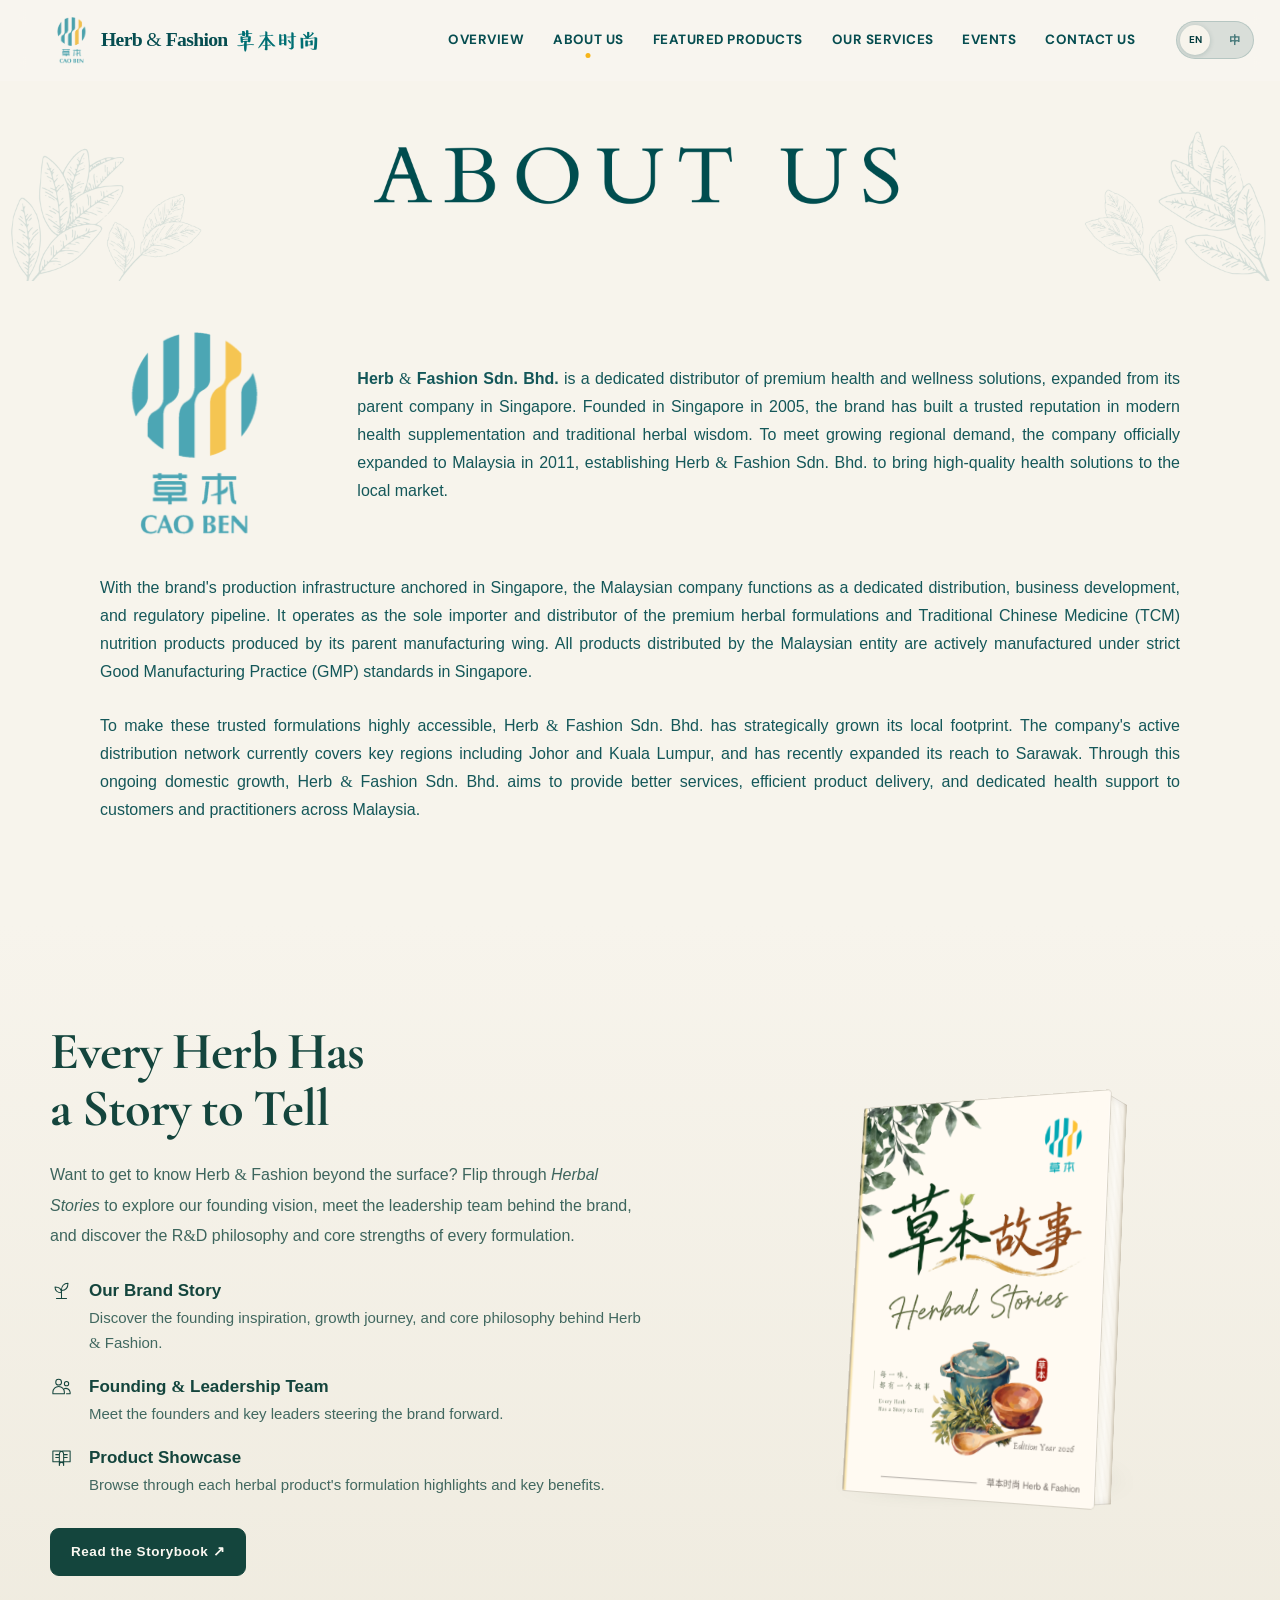
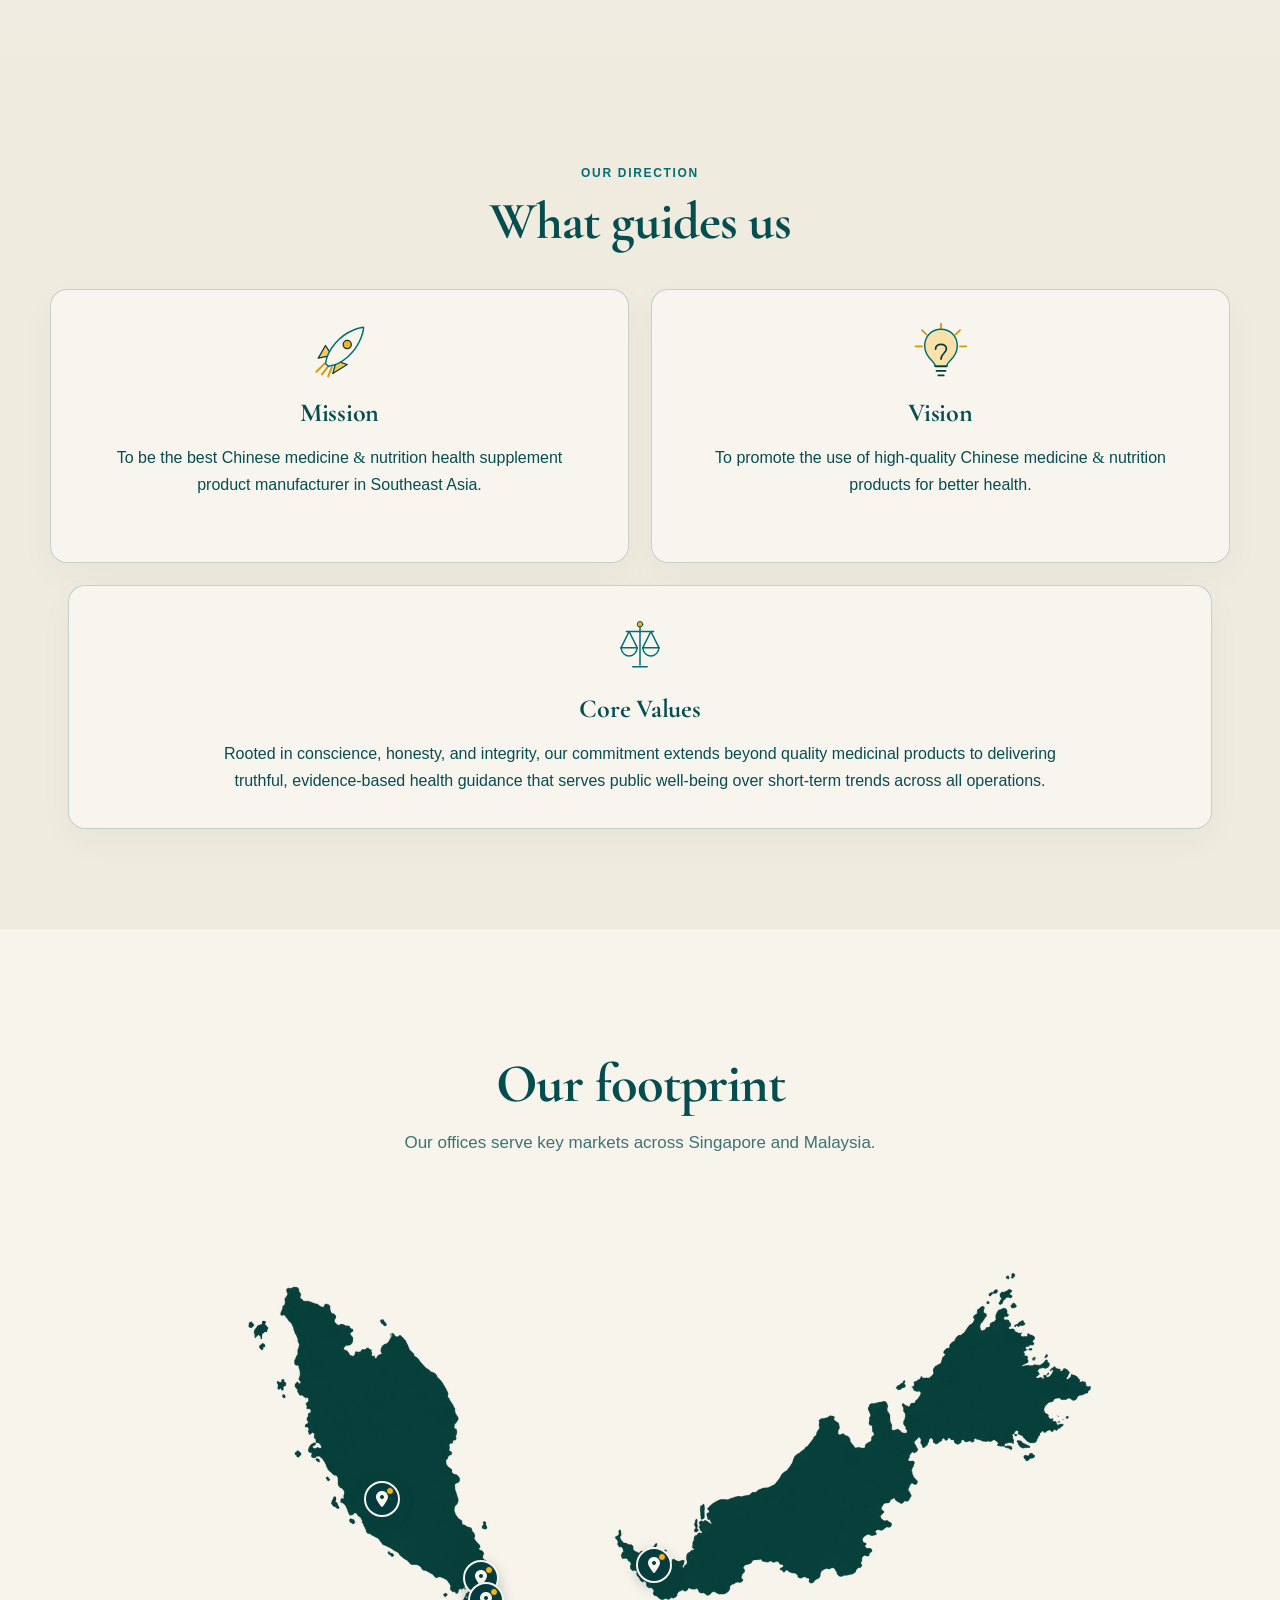
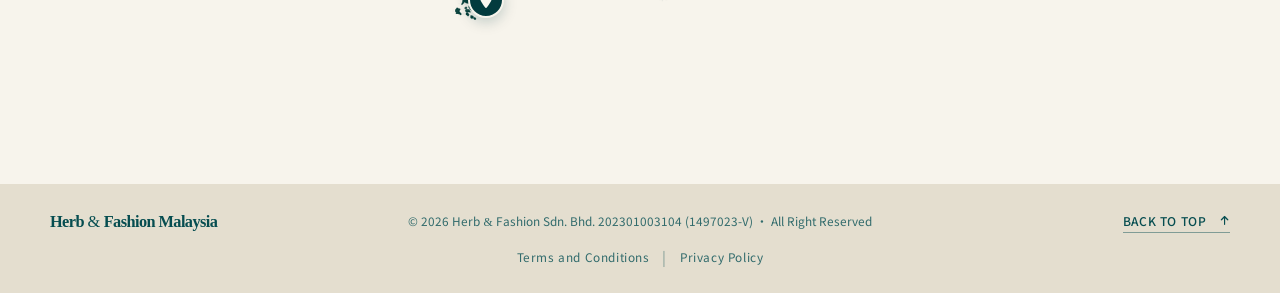
==== commit d3dc5f7a: "font changes" ====
--- a/about.html
+++ b/about.html
@@ -8,13 +8,16 @@
   <link rel="icon" type="image/png" href="images/company%20logo.png">
   <link rel="preconnect" href="https://fonts.googleapis.com">
   <link rel="preconnect" href="https://fonts.gstatic.com" crossorigin>
-  <link href="https://fonts.googleapis.com/css2?family=DM+Sans:wght@400;500;600;700&family=Playfair+Display:ital,wght@0,600;0,700;1,600&display=swap" rel="stylesheet">
+  <link href="https://fonts.googleapis.com/css2?family=Cormorant+Garamond:wght@700&family=DM+Sans:wght@400;500;600;700&family=LXGW+WenKai+TC:wght@400;700&family=Noto+Sans+SC:wght@400;500&family=Playfair+Display:ital,wght@0,600;0,700;1,600&family=Plus+Jakarta+Sans:wght@400;500;600&display=swap" rel="stylesheet">
+  <link href="https://fonts.googleapis.com/css2?family=Noto+Serif+SC:wght@500;600;700&display=swap" rel="stylesheet">
   <link rel="stylesheet" href="https://cdnjs.cloudflare.com/ajax/libs/font-awesome/6.7.2/css/all.min.css">
-  <link rel="stylesheet" href="css/style.css?v=20261120-about-storybook-v6">
+  <link rel="stylesheet" href="css/style.css?v=20261127-contact-footer-fonts">
   <link rel="stylesheet" href="css/page-intro.css">
+  <link rel="stylesheet" href="css/about-zh-fonts.css?v=20261123-v1">
+  <link rel="stylesheet" href="css/about-english-fonts.css?v=20261127-v1">
   <script src="js/page-intro.js"></script>
 </head>
-<body id="top">
+<body id="top" class="about-page">
   <header class="site-header">
     <div class="container nav-wrap">
       <a class="brand" href="index.html" aria-label="Herb &amp; Fashion overview">
@@ -68,7 +71,7 @@
         <div class="about-storybook-copy">
           <h2 id="about-storybook-title">
             <span lang="en">Every Herb Has a Story to Tell</span>
-            <span lang="zh-Hans">每一味，都有一个故事</span>
+            <span lang="zh-Hans">每一味，<br>都有一个故事</span>
           </h2>
           <p class="about-storybook-intro">
             <span lang="en">Want to get to know Herb &amp; Fashion beyond the surface? Flip through <em>Herbal Stories</em> to explore our founding vision, meet the leadership team behind the brand, and discover the R&amp;D philosophy and core strengths of every formulation.</span>
--- a/css/style.css
+++ b/css/style.css
@@ -3343,3 +3343,372 @@
   .about-storybook-badge { transition: none; }
 }
 
+/* Product detail bilingual title, metadata and function card refinements. */
+.product-detail-copy > h1[lang="zh-Hans"] {
+  font-size: clamp(2.25rem, 2.6vw, 2.5rem);
+  line-height: 1.2;
+}
+.product-detail-copy > h1[lang="en"] {
+  font-size: clamp(2rem, 1.9rem + .35vw, 2.125rem);
+  line-height: 1.2;
+  letter-spacing: .03em;
+}
+.product-detail-copy > .product-detail-secondary-name {
+  margin-block: 6px 0;
+  line-height: 1.45;
+  text-wrap: pretty;
+}
+html[lang^="zh"] .product-detail-copy > .product-detail-secondary-name[lang="en"] {
+  letter-spacing: .12em;
+  opacity: .7;
+}
+html:not([lang^="zh"]) .product-detail-copy > .product-detail-secondary-name[lang="zh-Hans"] {
+  font-size: .9375rem;
+  letter-spacing: .15em;
+  opacity: .72;
+}
+
+.product-detail-copy .product-detail-meta {
+  display: flex;
+  align-items: center;
+  flex-wrap: wrap;
+  gap: .75rem;
+  margin-block-start: 1.25rem;
+}
+.product-detail-copy .product-detail-meta > p {
+  min-height: 0;
+  margin: 0;
+  padding: 0;
+  border: 0;
+  background: transparent;
+}
+.product-detail-meta .product-detail-price {
+  display: inline-flex;
+  align-items: baseline;
+  gap: .25rem;
+  color: var(--teal-ink);
+  font-size: 1rem;
+  font-weight: 600;
+  line-height: 1.2;
+}
+.product-detail-price-currency { font-size: 1.0625rem; font-weight: 500; }
+.product-detail-price-amount {
+  font-size: 2rem;
+  font-weight: 700;
+  font-variant-numeric: tabular-nums;
+  font-feature-settings: "tnum";
+}
+.product-detail-copy .product-detail-meta > .product-detail-license,
+.product-detail-copy .product-detail-meta > .product-detail-net-quality {
+  position: relative;
+  display: inline-flex;
+  align-items: center;
+  flex: 0 1 auto;
+  gap: .38rem;
+  min-height: 0;
+  margin: 0;
+  padding: .42rem .78rem;
+  border: 1px solid #d6e1dc;
+  border-radius: 999px;
+  background: #eef4f1;
+  color: var(--teal-ink);
+  font-size: .78rem;
+  font-weight: 600;
+  line-height: 1.35;
+  font-variant-numeric: tabular-nums;
+}
+.product-detail-meta .product-detail-license::before,
+.product-detail-meta .product-detail-net-quality::before {
+  position: absolute;
+  inset-inline-start: -.42rem;
+  width: 1px;
+  height: 1.5rem;
+  background: rgb(19 78 74 / 34%);
+  content: "";
+}
+.product-detail-license-icon {
+  width: 1rem;
+  height: 1rem;
+  flex: 0 0 auto;
+  fill: none;
+  stroke: currentColor;
+  stroke-width: 1.55;
+  stroke-linecap: round;
+  stroke-linejoin: round;
+}
+.product-detail-license-prefix,
+.product-detail-license-code,
+.product-detail-net-value { font-weight: 700; }
+.product-detail-meta-separator { color: rgb(19 78 74 / 58%); }
+.product-detail-meta .product-detail-net-quality .product-detail-meta-label {
+  color: var(--teal-ink);
+  font-size: inherit;
+  font-weight: 600;
+  letter-spacing: 0;
+  text-transform: none;
+}
+.product-detail-meta .product-detail-net-quality strong {
+  color: var(--teal-ink);
+  font-size: inherit;
+}
+
+html[lang] .product-detail-copy > .product-detail-function {
+  margin-block-start: 22px;
+  width: 100%;
+  box-sizing: border-box;
+  padding: 14px 18px;
+  border: 1px solid rgb(19 78 74 / 14%);
+  border-inline-start: 3.5px solid #d4a037;
+  border-radius: 0 8px 8px 0;
+  background: #f2f6f4;
+}
+.product-detail-function .product-detail-section-title {
+  margin: 0 0 .55rem;
+  color: rgb(19 78 74 / 72%);
+  font-family: var(--font-sans);
+  font-size: .6875rem;
+  font-weight: 700;
+  letter-spacing: .12em;
+  line-height: 1.4;
+  text-transform: uppercase;
+}
+.product-detail-function-content .product-bilingual-entry {
+  margin: 0;
+  text-align: start;
+}
+.product-detail-function-content .product-bilingual-entry + .product-bilingual-entry { margin-block-start: .6rem; }
+.product-detail-function-content .product-bilingual-en,
+.product-detail-function-content .product-bilingual-zh { margin: 0; text-align: start; }
+html[lang^="zh"] .product-detail-function-content .product-bilingual-zh {
+  color: #134e4a;
+  font-size: .9375rem;
+  font-weight: 600;
+  line-height: 1.55;
+}
+html[lang^="zh"] .product-detail-function-content .product-bilingual-en {
+  margin-block-start: .2rem;
+  color: rgb(19 78 74 / 68%);
+  font-size: .8125rem;
+  line-height: 1.5;
+}
+html:not([lang^="zh"]) .product-detail-function-content .product-bilingual-en {
+  color: #134e4a;
+  font-size: .9375rem;
+  font-weight: 600;
+  line-height: 1.55;
+}
+html:not([lang^="zh"]) .product-detail-function-content .product-bilingual-zh {
+  margin-block-start: .2rem;
+  color: rgb(19 78 74 / 68%);
+  font-size: .84375rem;
+  line-height: 1.5;
+}
+
+.product-detail-accordions { position: relative; padding-block-end: 1px; }
+.product-detail-accordions > .product-accordion:last-child { border-bottom: 0; }
+.product-detail-accordions::after {
+  display: none;
+  position: absolute;
+  inset-inline: 0;
+  inset-block-end: 0;
+  height: 1px;
+  background: linear-gradient(90deg, transparent 0%, rgb(19 78 74 / 40%) 12%, rgb(19 78 74 / 40%) 88%, transparent 100%);
+  content: "";
+  pointer-events: none;
+}
+
+@media (max-width: 720px) {
+  .product-detail-copy > h1[lang="zh-Hans"] { font-size: clamp(2.25rem, 7vw, 2.5rem); }
+  .product-detail-copy > h1[lang="en"] { font-size: clamp(1.75rem, 6.2vw, 2rem); }
+  .product-detail-copy .product-detail-meta { gap: .65rem; }
+  .product-detail-meta .product-detail-license::before,
+  .product-detail-meta .product-detail-net-quality::before { display: none; }
+}
+
+/* Product detail metadata rows: badges first, price directly beneath. */
+.product-detail-copy { text-align: start; }
+.product-detail-copy .product-detail-meta {
+  flex-direction: column;
+  align-items: flex-start;
+  flex-wrap: nowrap;
+  gap: 1.25rem;
+  margin-block-start: .875rem;
+}
+.product-detail-badges {
+  display: flex;
+  width: 100%;
+  max-width: 100%;
+  min-inline-size: 0;
+  align-items: center;
+  justify-content: flex-start;
+  flex-wrap: wrap;
+  gap: .625rem;
+}
+.product-detail-copy .product-detail-badges > .product-detail-license,
+.product-detail-copy .product-detail-badges > .product-detail-net-quality,
+.product-detail-copy .product-detail-badges > .product-detail-specification {
+  position: relative;
+  display: inline-flex;
+  align-items: center;
+  flex: 0 1 auto;
+  gap: .38rem;
+  min-height: 0;
+  margin: 0;
+  padding: .42rem .78rem;
+  border: 1px solid #d6e1dc;
+  border-radius: 999px;
+  background: #f6f9f7;
+  color: var(--teal-ink);
+  font-size: .78rem;
+  font-weight: 600;
+  line-height: 1.35;
+  font-variant-numeric: tabular-nums;
+}
+.product-detail-copy .product-detail-badges > .product-detail-net-quality { gap: 0; }
+html:not([lang^="zh"]) .product-detail-copy .product-detail-net-quality .product-detail-meta-separator { margin-inline-end: .25rem; }
+.product-detail-copy .product-detail-badges > [hidden] { display: none !important; }
+.product-detail-meta .product-detail-license::before,
+.product-detail-meta .product-detail-net-quality::before {
+  display: none;
+  content: none;
+}
+.product-detail-copy .product-detail-meta > .product-detail-price {
+  align-self: flex-start;
+  justify-content: flex-start;
+  text-align: start;
+}
+.product-detail-function .product-detail-section-title {
+  font-size: .8125rem;
+  font-weight: 600;
+  letter-spacing: .1em;
+  text-transform: none;
+}
+html[lang^="zh"] .product-detail-function-content .product-bilingual-zh,
+html:not([lang^="zh"]) .product-detail-function-content .product-bilingual-en {
+  font-size: 1rem;
+}
+html[lang^="zh"] .product-detail-function-content .product-bilingual-en,
+html:not([lang^="zh"]) .product-detail-function-content .product-bilingual-zh {
+  font-size: .90625rem;
+}
+
+/* Keep drink-mix packaging comfortably inset from the detail image frame. */
+.product-detail-media--drink img {
+  width: calc(100% - clamp(48px, 8vw, 84px));
+  height: calc(100% - clamp(48px, 8vw, 84px));
+  padding: 0;
+  object-fit: contain;
+}
+
+/* Shared Chinese navigation typography across all pages. */
+html[lang^="zh"] .site-header .site-menu,
+html[lang^="zh"] .site-header .site-menu a {
+  font-family: "Noto Sans SC", "PingFang SC", sans-serif;
+  font-weight: 500;
+  letter-spacing: .05em;
+}
+
+/* Shared footer typography across every page. */
+.site-footer .footer-content > p {
+  font-family: "Noto Sans SC", "PingFang SC", sans-serif;
+  font-weight: 400;
+  font-variant-numeric: tabular-nums;
+}
+
+.site-footer .footer-legal-links {
+  font-family: "Noto Sans SC", "PingFang SC", sans-serif;
+  font-weight: 400;
+  letter-spacing: .05em;
+}
+
+.site-footer .back-to-top {
+  font-family: "Noto Sans SC", "PingFang SC", sans-serif;
+  font-weight: 500;
+  letter-spacing: .05em;
+}
+
+/* Partner names appear only in the region-filtered logo grid. */
+.partner-name-caption { display: none; }
+.partner-carousel.is-filtered .partner-item {
+  display: flex;
+  min-height: 190px;
+  flex-direction: column;
+  justify-content: flex-start;
+  gap: 5px;
+  padding: 8px 10px 10px;
+}
+.partner-carousel.is-filtered .partner-item img {
+  flex: 0 0 132px;
+  width: 100%;
+  height: 132px;
+  max-height: 132px;
+  padding: 10px;
+}
+.partner-carousel.is-filtered .partner-name-caption {
+  display: flex;
+  width: 100%;
+  min-height: 2.8em;
+  align-items: center;
+  justify-content: center;
+  padding: 0 12px;
+  color: var(--teal-ink);
+  font-family: "Noto Sans SC", "PingFang SC", sans-serif;
+  font-size: 15.5px;
+  font-weight: 600;
+  letter-spacing: .02em;
+  line-height: 1.4;
+  text-align: center;
+  overflow-wrap: anywhere;
+}
+.partner-carousel.is-filtered .partner-name-caption:lang(zh) {
+  font-family: "LXGW WenKai TC", "PingFang SC", serif;
+  font-size: 16px;
+  font-weight: 700;
+  letter-spacing: .05em;
+  line-height: 1.4;
+}
+
+/* Partner directory typography, bilingual headings, and aligned split hours. */
+.partner-detail-back,
+.partner-detail-copy > .eyebrow,
+.partner-location-card dt,
+.partner-location-card dd {
+  font-family: "Noto Sans SC", "PingFang SC", sans-serif;
+}
+.partner-detail-back { font-weight: 500; letter-spacing: .05em; }
+.partner-detail-copy > .eyebrow { font-weight: 500; letter-spacing: .06em; }
+.partner-detail-copy h1.partner-detail-title-zh {
+  font-family: "LXGW WenKai TC", "PingFang SC", serif;
+  font-weight: 700;
+  letter-spacing: .08em;
+}
+.partner-location-card h2 .partner-location-name-zh {
+  font-family: "LXGW WenKai TC", "PingFang SC", serif;
+  font-weight: 700;
+  letter-spacing: .06em;
+}
+.partner-location-card dt { font-weight: 400; }
+.partner-location-card dd {
+  font-weight: 400;
+  line-height: 1.7;
+  font-variant-numeric: tabular-nums;
+}
+.partner-hours-split {
+  display: inline-grid;
+  width: fit-content;
+  max-width: 100%;
+  grid-template-columns: max-content max-content;
+  align-items: center;
+  column-gap: 16px;
+}
+.partner-hours-note { white-space: nowrap; }
+.partner-location-card dl > div { grid-template-columns: minmax(0, 1fr); gap: 0; }
+@media (max-width: 580px) {
+  .partner-carousel.is-filtered .partner-item { min-height: 154px; padding: 6px 7px 8px; gap: 3px; }
+  .partner-carousel.is-filtered .partner-item img { flex-basis: 104px; height: 104px; max-height: 104px; padding: 8px; }
+  .partner-carousel.is-filtered .partner-name-caption { font-size: 15.5px; }
+  .partner-carousel.is-filtered .partner-name-caption:lang(zh) { font-size: 16px; }
+  .partner-hours-split { column-gap: 9px; }
+  .partner-hours-note { font-size: .9em; }
+}
+
--- a/css/about-zh-fonts.css
+++ b/css/about-zh-fonts.css
@@ -0,0 +1,73 @@
+/* Chinese typography refinements for the About Us page only. */
+html[lang^="zh"] body.about-page .about-story .story-paragraph {
+  font-family: "LXGW WenKai TC", "PingFang SC", "Noto Sans SC", sans-serif;
+  font-size: 1.1875rem;
+  font-weight: 400;
+  line-height: 1.85;
+  letter-spacing: .04em;
+}
+
+html[lang^="zh"] body.about-page .about-story .company-name-highlight {
+  font-weight: 700;
+}
+
+html[lang^="zh"] body.about-page .about-storybook h2,
+html[lang^="zh"] body.about-page .about-purpose .about-section-heading h2,
+html[lang^="zh"] body.about-page .about-footprint .about-section-heading h2 {
+  color: #14453d;
+  font-family: "Noto Serif SC", "Songti SC", "STSong", serif;
+  font-size: clamp(2.75rem, 5.2vw, 5rem);
+  font-weight: 700;
+  letter-spacing: .08em;
+  line-height: 1.05;
+  text-wrap: balance;
+}
+
+html[lang^="zh"] body.about-page .about-storybook-intro,
+html[lang^="zh"] body.about-page .about-storybook-intro > span[lang="zh-Hans"] {
+  font-family: "LXGW WenKai TC", "PingFang SC", "Noto Sans SC", sans-serif;
+  font-size: 1.1875rem;
+  font-weight: 400;
+  line-height: 1.8;
+  letter-spacing: .04em;
+}
+
+html[lang^="zh"] body.about-page .about-storybook-highlights li > span {
+  font-family: "LXGW WenKai TC", "PingFang SC", "Noto Sans SC", sans-serif;
+  font-size: 1.1875rem;
+  font-weight: 400;
+  line-height: 1.8;
+  letter-spacing: .04em;
+}
+
+html[lang^="zh"] body.about-page .about-storybook-highlights li > span > strong[lang="zh-Hans"],
+html[lang^="zh"] body.about-page .purpose-card h3 {
+  font-family: "LXGW WenKai TC", "PingFang SC", "Noto Sans SC", sans-serif;
+  font-weight: 700;
+  letter-spacing: .06em;
+}
+
+html[lang^="zh"] body.about-page .about-storybook-highlights li > span > strong[lang="zh-Hans"] {
+  font-size: 1.1875rem;
+}
+
+html[lang^="zh"] body.about-page .about-storybook-highlights li > span > span[lang="zh-Hans"],
+html[lang^="zh"] body.about-page .purpose-card p,
+html[lang^="zh"] body.about-page .footprint-heading > p:last-child {
+  font-family: "LXGW WenKai TC", "PingFang SC", "Noto Sans SC", sans-serif;
+  font-size: 1.1875rem;
+  font-weight: 400;
+  line-height: 1.8;
+  letter-spacing: .04em;
+}
+
+html[lang^="zh"] body.about-page .about-storybook-cta,
+html[lang^="zh"] body.about-page .about-purpose .about-section-heading > .eyebrow {
+  font-family: "Noto Sans SC", "PingFang SC", sans-serif;
+  font-weight: 500;
+  letter-spacing: .06em;
+}
+
+html[lang^="zh"] body.about-page .footprint-heading > p:last-child {
+  font-size: 1.0625rem;
+}
--- a/css/about-english-fonts.css
+++ b/css/about-english-fonts.css
@@ -0,0 +1,115 @@
+/* English-only typography for About Us; the Chinese language stylesheet remains authoritative. */
+html[data-language="en"] body.about-page {
+  --about-english-heading-size: clamp(2.2rem, 4.1vw, 3.55rem);
+}
+
+html[data-language="en"] body.about-page .about-story .story-paragraph {
+  font-family: "Plus Jakarta Sans", "Noto Serif SC", sans-serif;
+  font-size: 16px;
+  font-weight: 400;
+  line-height: 1.75;
+}
+
+html[data-language="en"] body.about-page .about-story .company-name-highlight {
+  font-weight: 600;
+}
+
+html[data-language="en"] body.about-page .about-storybook h2 {
+  font-family: "Cormorant Garamond", serif;
+  font-size: var(--about-english-heading-size);
+  font-weight: 700;
+  letter-spacing: -.02em;
+  line-height: 1.08;
+}
+
+html[data-language="en"] body.about-page .about-storybook-intro > span[lang="en"] {
+  font-family: "Plus Jakarta Sans", "Noto Serif SC", sans-serif;
+  font-size: 16px;
+  font-weight: 400;
+  line-height: 1.7;
+}
+
+html[data-language="en"] body.about-page .about-storybook-intro > span[lang="en"] em {
+  font-family: inherit;
+  font-style: italic;
+}
+
+html[data-language="en"] body.about-page .about-storybook-highlights li > span > strong[lang="en"] {
+  font-family: "Plus Jakarta Sans", "Noto Serif SC", sans-serif;
+  font-size: 17px;
+  font-weight: 600;
+}
+
+html[data-language="en"] body.about-page .about-storybook-highlights li > span > span[lang="en"] {
+  font-family: "Plus Jakarta Sans", "Noto Serif SC", sans-serif;
+  font-size: 15px;
+  font-weight: 400;
+  line-height: 1.65;
+}
+
+html[data-language="en"] body.about-page .about-storybook-cta {
+  font-family: "Plus Jakarta Sans", "Noto Serif SC", sans-serif;
+  font-size: 13.5px;
+  font-weight: 600;
+  letter-spacing: .04em;
+}
+
+html[data-language="en"] body.about-page .about-purpose .about-section-heading > .eyebrow {
+  font-family: "Plus Jakarta Sans", "Noto Serif SC", sans-serif;
+  font-size: 12px;
+  font-weight: 600;
+  letter-spacing: .14em;
+}
+
+html[data-language="en"] body.about-page .about-purpose .about-section-heading h2,
+html[data-language="en"] body.about-page .about-footprint .about-section-heading h2 {
+  font-family: "Cormorant Garamond", serif;
+  font-size: var(--about-english-heading-size);
+  font-weight: 700;
+  letter-spacing: -.02em;
+  line-height: 1.08;
+}
+
+html[data-language="en"] body.about-page .about-footprint .about-section-heading h2 {
+  font-size: calc(var(--about-english-heading-size) + 2px);
+}
+
+html[data-language="en"] body.about-page .purpose-card h3 {
+  font-family: "Cormorant Garamond", serif;
+  font-size: 26px;
+  font-weight: 700;
+  letter-spacing: -.01em;
+}
+
+html[data-language="en"] body.about-page .purpose-card p {
+  font-family: "Plus Jakarta Sans", "Noto Serif SC", sans-serif;
+  font-size: 16px;
+  font-weight: 400;
+  line-height: 1.7;
+}
+
+html[data-language="en"] body.about-page .footprint-heading > p:last-child {
+  font-family: "Plus Jakarta Sans", "Noto Serif SC", sans-serif;
+  font-size: 17px;
+  font-weight: 400;
+  line-height: 1.7;
+}
+
+/* Preserve the site-wide ampersand rule outside the English About Us text. */
+html[data-language="en"] body.about-page .about-story .story-paragraph :is(.ampersand-times, .plain-amp),
+html[data-language="en"] body.about-page .about-storybook-intro > span[lang="en"] :is(.ampersand-times, .plain-amp),
+html[data-language="en"] body.about-page .about-storybook-highlights li > span > span[lang="en"] :is(.ampersand-times, .plain-amp),
+html[data-language="en"] body.about-page .purpose-card p :is(.ampersand-times, .plain-amp) {
+  font-family: "Noto Serif SC", serif !important;
+  font-weight: 500;
+  letter-spacing: inherit;
+  font-style: normal;
+}
+
+html[data-language="en"] body.about-page .about-storybook-highlights li > strong[lang="en"] :is(.ampersand-times, .plain-amp),
+html[data-language="en"] body.about-page .about-storybook-highlights li > span > strong[lang="en"] :is(.ampersand-times, .plain-amp) {
+  font-family: "Noto Serif SC", serif !important;
+  font-weight: 600;
+  letter-spacing: inherit;
+  font-style: normal;
+}
